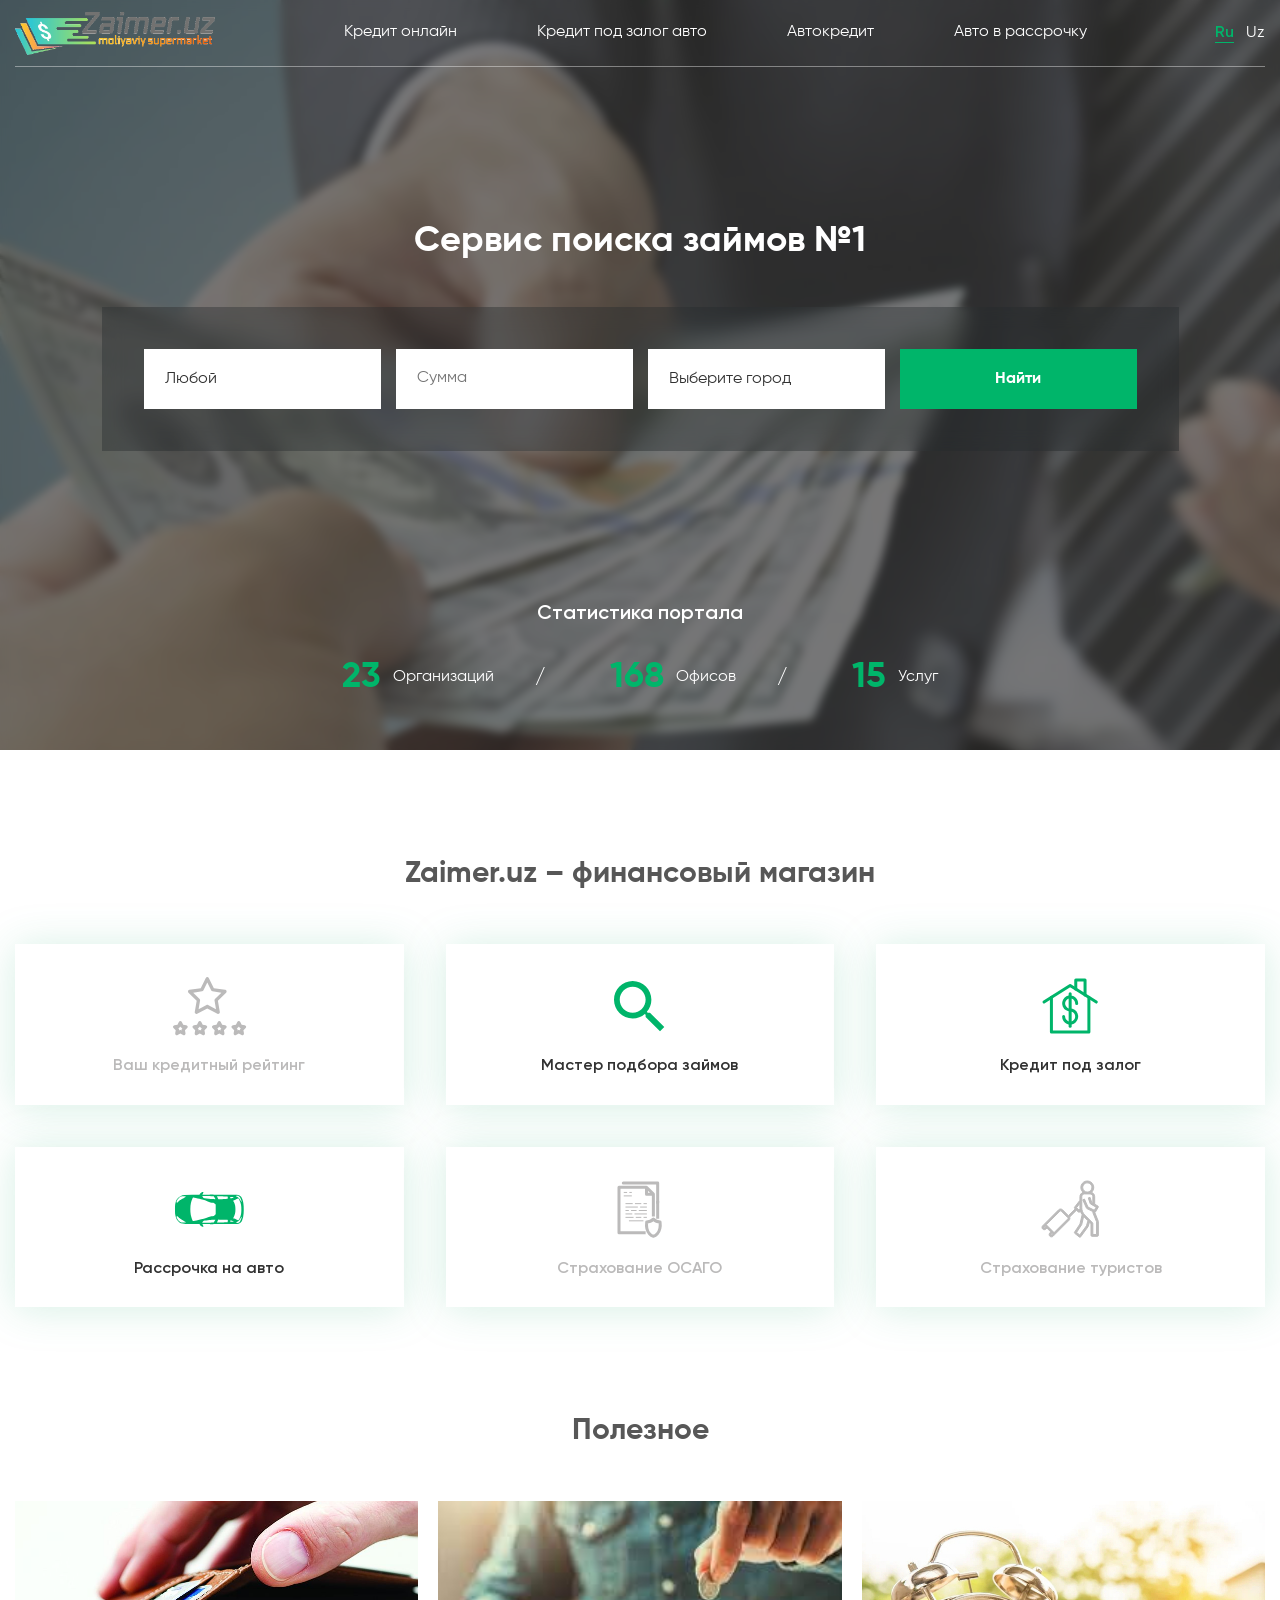
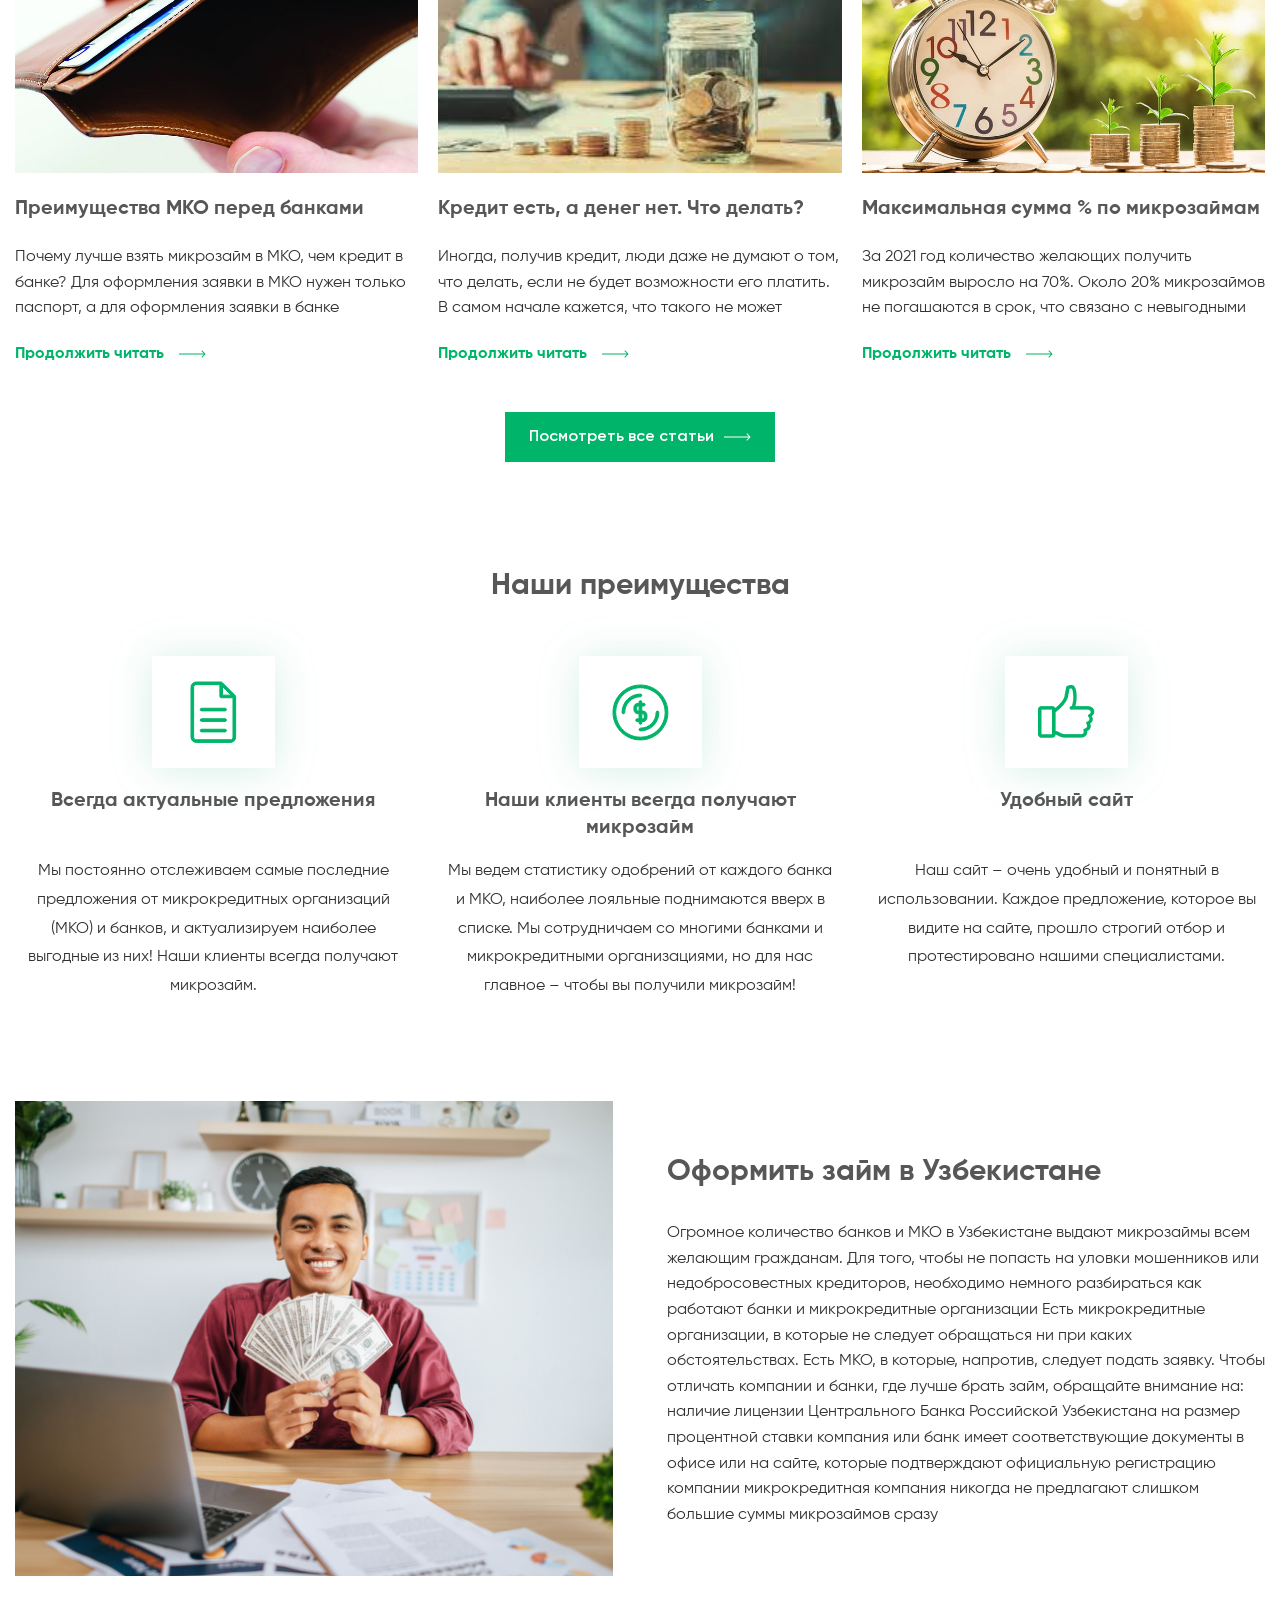
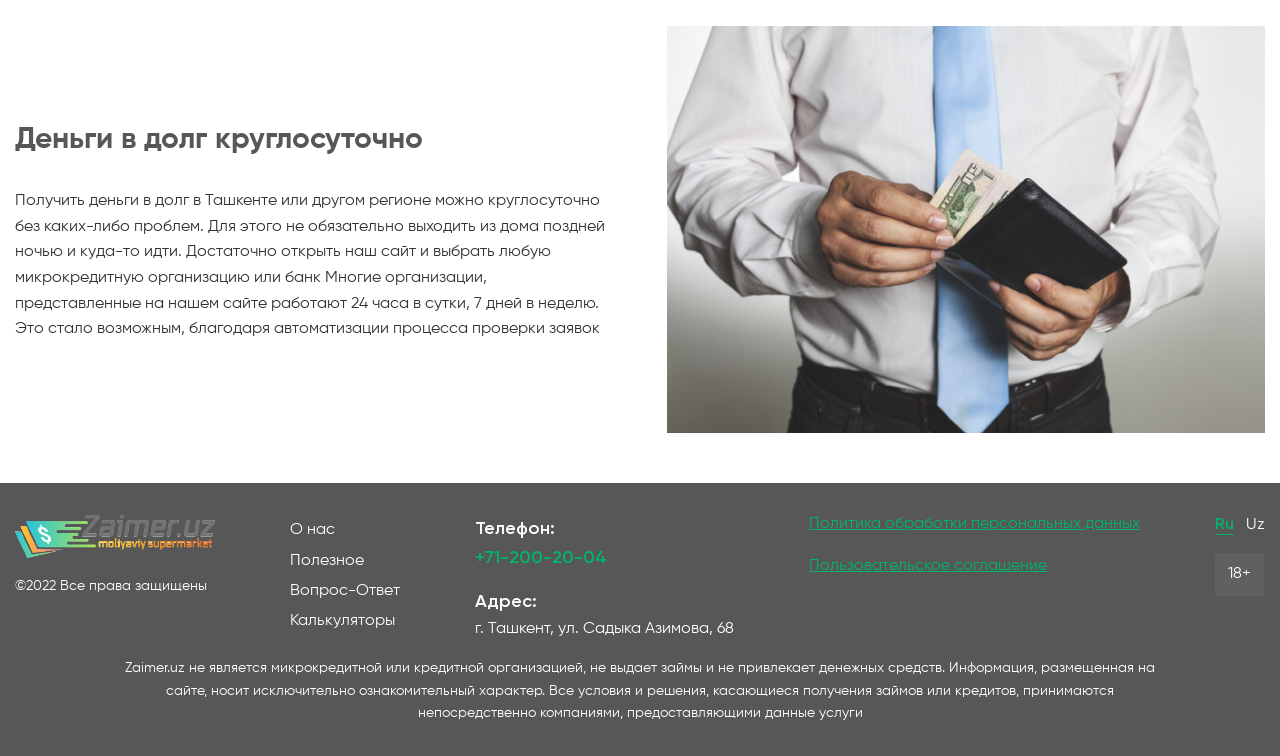
==== index.html @ ab8ea543 "first commit" ====
<!DOCTYPE html>
<html lang="en">
	<head>
		<meta charset="UTF-8" />
		<meta name="viewport" content="width=device-width, initial-scale=1.0" />
		<title>Document</title>
		<link rel="stylesheet" href="./css/swiper-boundle.min.css" />
		<link rel="stylesheet" href="./css/style.css" />
	</head>
	<body>
		<div class="wrapper">
			<header class="header">
				<div class="container">
					<div class="header__wrapper">
						<a href="#" class="header__logo">
							<img src="./images/header/logo.png" alt="logo" />
						</a>

						<nav class="nav">
							<ul class="nav__list">
								<li class="nav__item">
									<a href="#" class="nav__link">Кредит онлайн</a>
								</li>
								<li class="nav__item">
									<a href="#" class="nav__link">Кредит под залог авто</a>
								</li>
								<li class="nav__item">
									<a href="#" class="nav__link">Автокредит</a>
								</li>
								<li class="nav__item">
									<a href="#" class="nav__link">Авто в рассрочку</a>
								</li>
							</ul>
						</nav>

						<div class="header__lang">
							<a href="#" class="header__lang-item active">Ru</a>
							<a href="#" class="header__lang-item">Uz</a>
						</div>

						<div class="hamburger">
							<span></span>
						</div>
					</div>
				</div>
			</header>

			<main class="main homepage">
				<section class="intro">
					<div class="container">
						<div class="intro__wrapper">
							<h1 class="intro__title">Сервис поиска займов №1</h1>
							<form action="#" class="intro__form">
								<div class="intro__form-item">
									<select class="intro__form-select">
										<option value="default" select disabled>
											Выбор кредита
										</option>
										<option value="Любой">Любой</option>
										<option value="Микрокредит">Микрокредит</option>
										<option value="Автокредит">Автокредит</option>
										<option value="Кредит под залог">Кредит под залог</option>
									</select>
								</div>
								<div class="intro__form-item">
									<input
										class="intro__form-input"
										type="text"
										placeholder="Сумма"
									/>
								</div>
								<div class="intro__form-item">
									<select class="intro__form-select">
										<option value="default" selected disabled>
											Выберите город
										</option>
										<option value="tashkent">Ташкент</option>
										<option value="nukus">Нукус</option>
										<option value="andijan">Андижан</option>
										<option value="buxara">Бухара</option>
										<option value="djizak">Джизак</option>
										<option value="karshi">Карши</option>
										<option value="navoi">Навои</option>
										<option value="samarkand">Самарканд</option>
										<option value="termez">Термез</option>
										<option value="gulistan">Гулистан</option>
										<option value="nurafshan">Нурафшан</option>
										<option value="fergana">Фергана</option>
										<option value="urgench">Ургенч</option>
									</select>
								</div>
								<button type="submit" class="intro__form-btn">Найти</button>
							</form>
							<div class="intro__stats">
								<h3 class="intro__stats-title">Статистика портала</h3>
								<div class="intro__stats-items">
									<div class="intro__stats-item">
										<span>23</span>
										Организаций
									</div>
									<div class="intro__stats-item">
										<span>168</span>
										Офисов
									</div>
									<div class="intro__stats-item">
										<span>15</span>
										Услуг
									</div>
								</div>
							</div>
						</div>
					</div>
				</section>

				<section class="services">
					<div class="container">
						<div class="services__wrapper">
							<h2 class="services__title">Zaimer.uz – финансовый магазин</h2>
							<div class="services__items">
								<a href="#" class="services__item">
									<div class="services__item-icon">
										<img src="./images/main/services/icon-1.svg" alt="icon" />
									</div>
									<p class="services__item-title disabled">
										Ваш кредитный рейтинг
									</p>
								</a>
								<a href="#" class="services__item">
									<div class="services__item-icon">
										<img src="./images/main/services/icon-2.svg" alt="icon" />
									</div>
									<p class="services__item-title">Мастер подбора займов</p>
								</a>
								<a href="#" class="services__item">
									<div class="services__item-icon">
										<img src="./images/main/services/icon-3.svg" alt="icon" />
									</div>
									<p class="services__item-title">Кредит под залог</p>
								</a>
								<a href="#" class="services__item">
									<div class="services__item-icon">
										<img src="./images/main/services/icon-4.svg" alt="icon" />
									</div>
									<p class="services__item-title">Рассрочка на авто</p>
								</a>
								<a href="#" class="services__item">
									<div class="services__item-icon">
										<img src="./images/main/services/icon-5.svg" alt="icon" />
									</div>
									<p class="services__item-title disabled">Страхование ОСАГО</p>
								</a>
								<a href="#" class="services__item">
									<div class="services__item-icon">
										<img src="./images/main/services/icon-6.svg" alt="icon" />
									</div>
									<p class="services__item-title disabled">
										Страхование туристов
									</p>
								</a>
							</div>
						</div>
					</div>
				</section>

				<section class="useful">
					<div class="container">
						<h2 class="useful__title">Полезное</h2>
						<div class="useful__slider">
							<div class="useful__slider-wrapper swiper-wrapper">
								<div class="useful__slider-item swiper-slide">
									<img
										class="useful__slider-item-img"
										src="./images/main/useful/img-1.jpg"
										alt="img"
									/>
									<h3 class="useful__slider-item-title">
										Преимущества МКО перед банками
									</h3>
									<p class="useful__slider-item-descr">
										Почему лучше взять микрозайм в МКО, чем кредит в банке? Для
										оформления заявки в МКО нужен только паспорт, а для
										оформления заявки в банке
									</p>
									<a class="useful__slider-item-link" href="#">
										Продолжить читать
										<svg>
											<use xlink:href="./sprite.svg#arrow-right"></use>
										</svg>
									</a>
								</div>
								<div class="useful__slider-item swiper-slide">
									<img
										class="useful__slider-item-img"
										src="./images/main/useful/img-2.jpg"
										alt="img"
									/>
									<h3 class="useful__slider-item-title">
										Кредит есть, а денег нет. Что делать?
									</h3>
									<p class="useful__slider-item-descr">
										Иногда, получив кредит, люди даже не думают о том, что
										делать, если не будет возможности его платить. В самом
										начале кажется, что такого не может
									</p>
									<a class="useful__slider-item-link" href="#">
										Продолжить читать
										<svg>
											<use xlink:href="./sprite.svg#arrow-right"></use>
										</svg>
									</a>
								</div>
								<div class="useful__slider-item swiper-slide">
									<img
										class="useful__slider-item-img"
										src="./images/main/useful/img-3.jpg"
										alt="img"
									/>
									<h3 class="useful__slider-item-title">
										Максимальная сумма % по микрозаймам
									</h3>
									<p class="useful__slider-item-descr">
										За 2021 год количество желающих получить микрозайм выросло
										на 70%. Около 20% микрозаймов не погашаются в срок, что
										связано с невыгодными
									</p>
									<a class="useful__slider-item-link" href="#">
										Продолжить читать
										<svg>
											<use xlink:href="./sprite.svg#arrow-right"></use>
										</svg>
									</a>
								</div>
							</div>
						</div>
						<a class="useful__link" href="#">
							Посмотреть все статьи
							<svg class="useful__link-icon">
								<use xlink:href="./sprite.svg#arrow-right"></use>
							</svg>
						</a>
					</div>
				</section>

				<section class="advantages">
					<div class="container">
						<h2 class="advantages__title">Наши преимущества</h2>
						<div class="advantages__items">
							<div class="advantages__item">
								<div class="advantages__item-icon">
									<img src="./images/main/advantages/icon-1.svg" alt="icon" />
								</div>
								<h3 class="advantages__item-title">
									Всегда актуальные предложения
								</h3>
								<p class="advantages__item-descr">
									Мы постоянно отслеживаем самые последние предложения от
									микрокредитных организаций (МКО) и банков, и актуализируем
									наиболее выгодные из них! Наши клиенты всегда получают
									микрозайм.
								</p>
							</div>
							<div class="advantages__item">
								<div class="advantages__item-icon">
									<img src="./images/main/advantages/icon-2.svg" alt="icon" />
								</div>
								<h3 class="advantages__item-title">
									Наши клиенты всегда получают микрозайм
								</h3>
								<p class="advantages__item-descr">
									Мы ведем статистику одобрений от каждого банка и МКО, наиболее
									лояльные поднимаются вверх в списке. Мы сотрудничаем со
									многими банками и микрокредитными организациями, но для нас
									главное – чтобы вы получили микрозайм!
								</p>
							</div>
							<div class="advantages__item">
								<div class="advantages__item-icon">
									<img src="./images/main/advantages/icon-3.png" alt="icon" />
								</div>
								<h3 class="advantages__item-title">Удобный сайт</h3>
								<p class="advantages__item-descr">
									Наш сайт – очень удобный и понятный в использовании. Каждое
									предложение, которое вы видите на сайте, прошло строгий отбор
									и протестировано нашими специалистами.
								</p>
							</div>
						</div>
					</div>
				</section>

				<section class="info">
					<div class="container">
						<div class="info__item">
							<div class="info__item-img">
								<img src="./images/main/info/img-1.jpg" alt="img" />
							</div>
							<div class="info__item-content">
								<h2 class="info__item-title">Оформить займ в Узбекистане</h2>
								<p class="info__item-descr">
									Огромное количество банков и МКО в Узбекистане выдают
									микрозаймы всем желающим гражданам. Для того, чтобы не попасть
									на уловки мошенников или недобросовестных кредиторов,
									необходимо немного разбираться как работают банки и
									микрокредитные организации Есть микрокредитные организации, в
									которые не следует обращаться ни при каких обстоятельствах.
									Есть МКО, в которые, напротив, следует подать заявку. Чтобы
									отличать компании и банки, где лучше брать займ, обращайте
									внимание на: наличие лицензии Центрального Банка Российской
									Узбекистана на размер процентной ставки компания или банк
									имеет соответствующие документы в офисе или на сайте, которые
									подтверждают официальную регистрацию компании микрокредитная
									компания никогда не предлагают слишком большие суммы
									микрозаймов сразу
								</p>
							</div>
						</div>
						<div class="info__item">
							<div class="info__item-img">
								<img src="./images/main/info/img-2.jpg" alt="img" />
							</div>
							<div class="info__item-content">
								<h2 class="info__item-title">Деньги в долг круглосуточно</h2>
								<p class="info__item-descr">
									Получить деньги в долг в Ташкенте или другом регионе можно
									круглосуточно без каких-либо проблем. Для этого не обязательно
									выходить из дома поздней ночью и куда-то идти. Достаточно
									открыть наш сайт и выбрать любую микрокредитную организацию
									или банк Многие организации, представленные на нашем сайте
									работают 24 часа в сутки, 7 дней в неделю. Это стало
									возможным, благодаря автоматизации процесса проверки заявок
								</p>
							</div>
						</div>
					</div>
				</section>
			</main>

			<footer class="footer">
				<div class="container">
					<div class="footer__items">
						<div class="footer__item">
							<a href="#" class="footer__logo">
								<img src="./images/header/logo.png" alt="logo" />
							</a>
							<span class="footer__copyright"> ©2022 Все права защищены </span>
						</div>
						<div class="footer__item">
							<nav class="footer__nav">
								<ul class="footer__nav-list">
									<li>
										<a class="footer__nav-link" href="#">О нас</a>
									</li>
									<li>
										<a class="footer__nav-link" href="#">Полезное</a>
									</li>
									<li>
										<a class="footer__nav-link" href="#">Вопрос-Ответ</a>
									</li>
									<li>
										<a class="footer__nav-link" href="#">Калькуляторы</a>
									</li>
								</ul>
							</nav>
						</div>
						<div class="footer__item">
							<div class="footer__tel">
								Телефон: <br />
								<a href="tel:+712002004">+71-200-20-04</a>
							</div>
							<div class="footer__address">
								<span>Адрес:</span> г. Ташкент, ул. Садыка Азимова, 68
							</div>
						</div>
						<div class="footer__item">
							<a class="footer__policy" href="#">
								Политика обработки персональных данных
							</a>
							<a class="footer__agreement" href="#">
								Пользовательское соглашение
							</a>
						</div>
						<div class="footer__item">
							<div class="footer__lang">
								<a href="#" class="footer__lang-item active">Ru</a>
								<a href="#" class="footer__lang-item">Uz</a>
							</div>
							<div class="footer__age">18+</div>
						</div>
					</div>
					<p class="footer__text">
						Zaimer.uz не является микрокредитной или кредитной организацией, не
						выдает займы и не привлекает денежных средств. Информация,
						размещенная на сайте, носит исключительно ознакомительный характер.
						Все условия и решения, касающиеся получения займов или кредитов,
						принимаются непосредственно компаниями, предоставляющими данные
						услуги
					</p>
				</div>
			</footer>
		</div>

		<script src="./js/swiper-boundle.min.js"></script>
		<script src="./js/script.js"></script>
	</body>
</html>
---- css/style.css ----
@font-face {
  font-family: "Gilroy";
  src: url("../fonts/Gilroy-Regular.woff"), url("../fonts/Gilroy-Regular.woff2");
  font-style: normal;
  font-weight: 400;
  font-display: swap;
}
@font-face {
  font-family: "Gilroy";
  src: url("../fonts/Gilroy-Semibold.woff"), url("../fonts/Gilroy-Semibold.woff2");
  font-style: normal;
  font-weight: 600;
  font-display: swap;
}
@font-face {
  font-family: "Gilroy";
  src: url("../fonts/Gilroy-Bold.woff"), url("../fonts/Gilroy-Bold.woff2");
  font-style: normal;
  font-weight: 700;
  font-display: swap;
}
/* Reset and base styles  */
* {
  padding: 0px;
  margin: 0px;
  border: none;
}

*,
*::before,
*::after {
  box-sizing: border-box;
}

/* Links */
a,
a:link,
a:visited {
  text-decoration: none;
}

a:hover {
  text-decoration: none;
}

/* Common */
aside,
nav,
footer,
header,
section,
main {
  display: block;
}

h1,
h2,
h3,
h4,
h5,
h6,
p {
  font-size: inherit;
  font-weight: inherit;
}

ul,
ul li {
  list-style: none;
}

img {
  vertical-align: top;
}

img,
svg {
  max-width: 100%;
  height: auto;
}

address {
  font-style: normal;
}

/* Form */
input,
textarea,
button,
select {
  font-family: inherit;
  font-size: inherit;
  line-height: inherit;
  color: inherit;
  background-color: transparent;
  outline: none;
}

input::-ms-clear {
  display: none;
}

button,
input[type=submit] {
  display: inline-block;
  box-shadow: none;
  background-color: transparent;
  background: none;
  cursor: pointer;
}

input:focus,
input:active,
button:focus,
button:active {
  outline: none;
}

button::-moz-focus-inner {
  padding: 0;
  border: 0;
}

label {
  cursor: pointer;
}

legend {
  display: block;
}

input[type=number]::-webkit-inner-spin-button,
input[type=number]::-webkit-outer-spin-button {
  -webkit-appearance: none;
  margin: 0;
}

input[type=number] {
  -moz-appearance: textfield;
}

select {
  -webkit-appearance: none;
  -moz-appearance: none;
  appearance: none;
}

html,
body {
  height: 100%;
  margin: 0;
  padding: 0;
  font-family: "Gilroy", sans-serif;
  font-weight: 400;
  scroll-behavior: smooth;
}

.wrapper {
  min-height: 100%;
  display: flex;
  flex-direction: column;
}

.main {
  flex: 1 1 auto;
}
.main.otherpage {
  padding-top: 66.53px;
}

.no-scroll {
  overflow: hidden;
}

.container {
  max-width: 1350px;
  padding: 0 15px;
  margin: 0 auto;
}

.breadcrumbs {
  margin: 40px 0 45px;
}
.breadcrumbs .container {
  padding: 0 15px !important;
}
.breadcrumbs__list {
  padding-left: 0;
  display: flex;
}
.breadcrumbs__link {
  margin-right: 10px;
  font-size: 14px;
  color: #323232;
  -webkit-user-select: none;
     -moz-user-select: none;
          user-select: none;
}
.breadcrumbs__link a {
  color: rgba(50, 50, 50, 0.6);
}
.breadcrumbs__link a::after {
  content: "/";
  position: relative;
  left: 6px;
}

@media (max-width: 992px) {
  .breadcrumbs__link {
    display: none;
  }
  .breadcrumbs__link:first-child, .breadcrumbs__link:last-child {
    display: block;
  }
}
.filter {
  max-width: 362px;
  padding: 32px;
  position: sticky;
  top: 66.53px;
  filter: drop-shadow(0px 4px 26px rgba(24, 168, 108, 0.18));
  background: #ffffff;
  position: sticky;
  top: 66.53px;
}
.filter-title {
  font-size: 30px;
  font-weight: 700;
  line-height: 1.6;
  color: #575757;
}
.filter .form {
  margin-top: 25px;
}
.filter .form__item:not(:first-child) {
  margin-top: 18px;
}
.filter .form__item:nth-child(3) {
  display: flex;
  flex-wrap: wrap;
  -moz-column-gap: 8px;
       column-gap: 8px;
}
.filter .form__item:nth-child(3) span {
  flex: 1 1 100%;
}
.filter .form__item:nth-child(3) .form__item-input {
  flex: 0 1 83px;
}
.filter .form__item:nth-child(3) .form__item-select {
  flex: 0 1 207px;
}
.filter .form__item span {
  display: block;
  font-size: 16px;
  font-weight: 600;
  line-height: 1.6;
  color: #323232;
}
.filter .form__item-input {
  width: 100%;
  height: 54px;
  margin-top: 12px;
  padding: 0 14px;
  border: 1px solid #606060;
  -webkit-appearance: none;
     -moz-appearance: none;
          appearance: none;
}
.filter .form__item-select {
  width: 100%;
  height: 54px;
  margin-top: 12px;
  padding: 0 14px;
  border: 1px solid #606060;
  -webkit-appearance: none;
     -moz-appearance: none;
          appearance: none;
}
.filter .form__btn {
  margin-top: 25px;
  width: 100%;
  height: 54px;
  font-size: 16px;
  font-weight: 700;
  color: #fcfbf9;
  background-color: #00b56a;
  transition: all 0.2s linear;
  border: 2px solid #00b56a;
}
.filter .form__btn:hover {
  color: #00b56a;
  background-color: #ffffff;
}

@media (max-width: 1170px) {
  .filter {
    display: none;
  }
}
.header {
  width: 100%;
  padding: 12px 0;
  position: fixed;
  transition: all 0.2s linear;
  z-index: 2;
}
.header.sticky {
  background: url("../images/header/header_bg.jpg");
  background-position: center;
  background-repeat: no-repeat;
  background-size: cover;
}
.header__wrapper {
  display: flex;
  align-items: center;
  position: relative;
}
.header__wrapper::before {
  content: "";
  width: 100%;
  height: 1px;
  background: rgba(255, 255, 255, 0.4);
  position: absolute;
  bottom: -12px;
  left: 0;
}
.header__logo img {
  width: 200px;
}
.header .nav {
  margin-left: auto;
}
.header .nav__list {
  display: flex;
  align-items: center;
  -moz-column-gap: 80px;
       column-gap: 80px;
}
.header .nav__link {
  font-size: 16px;
  line-height: 1.6;
  color: #ffffff;
  transition: all 0.2s linear;
}
.header .nav__link:hover {
  color: #00b56a;
}
.header__lang {
  margin-left: auto;
  display: flex;
  align-items: center;
  -moz-column-gap: 12px;
       column-gap: 12px;
}
.header__lang-item {
  font-size: 16px;
  color: #ffffff;
}
.header__lang-item.active {
  font-weight: 600;
  color: #00b56a;
  position: relative;
}
.header__lang-item.active::before {
  content: "";
  width: 100%;
  height: 1px;
  background: #00b56a;
  position: absolute;
  bottom: 0;
  left: 0;
}
.header .hamburger {
  display: none;
  margin-left: 20px;
  width: 30px;
  height: 18px;
  flex-direction: column;
  align-items: end;
  justify-content: center;
  z-index: 4;
}
.header .hamburger span {
  width: 27px;
  height: 1.5px;
  background: #ffffff;
  position: relative;
  transition: all 0.3s;
}
.header .hamburger span::before {
  content: "";
  width: 27px;
  height: 1.5px;
  position: absolute;
  left: 0;
  background: #ffffff;
  transition: all 0.3s;
  transform: translateY(-9px);
}
.header .hamburger span::after {
  content: "";
  width: 27px;
  height: 1.5px;
  position: absolute;
  left: 0;
  background: #ffffff;
  transition: all 0.3s;
  transform: translateY(9px);
}
.header .hamburger--active span {
  width: 27px;
  height: 1.5px;
  position: relative;
  background: transparent;
}
.header .hamburger--active span::before {
  transform: rotate(45deg);
  background: #323232;
}
.header .hamburger--active span::after {
  transform: rotate(-45deg);
  background: #323232;
}

@media (max-width: 1170px) {
  .header .nav__list {
    -moz-column-gap: 50px;
         column-gap: 50px;
  }
}
@media (max-width: 992px) {
  .header .nav {
    width: 100%;
    height: 100vh;
    padding: 70px 0;
    position: fixed;
    top: 0;
    left: 0;
    z-index: 3;
    background-color: #ffffff;
    opacity: 0;
    visibility: hidden;
    transition: all 0.2s linear;
  }
  .header .nav--active {
    opacity: 1;
    visibility: visible;
  }
  .header .nav__list {
    flex-direction: column;
    row-gap: 15px;
  }
  .header .nav__link {
    font-weight: 600;
    font-size: 30px;
    color: #323232;
  }
  .header .hamburger {
    display: flex;
  }
}
@media (max-width: 375px) {
  .header__logo img {
    max-width: 170px;
  }
}
.footer {
  width: 100%;
  padding: 32px 0;
  background-color: #575757;
}
.footer__items {
  display: flex;
  align-items: flex-start;
  justify-content: space-between;
}
.footer__item:nth-child(4) {
  display: flex;
  align-items: flex-start;
  flex-direction: column;
}
.footer__logo img {
  width: 200px;
}
.footer__copyright {
  display: block;
  margin-top: 17px;
  font-size: 14px;
  line-height: 1.6;
  color: #ffffff;
}
.footer__nav-list {
  display: flex;
  flex-direction: column;
}
.footer__nav-link {
  font-size: 16px;
  line-height: 1.9;
  color: #ffffff;
}
.footer__tel {
  font-weight: 600;
  font-size: 18px;
  line-height: 1.6;
  color: #ffffff;
}
.footer__tel a {
  color: #00b56a;
}
.footer__address {
  margin-top: 15px;
  font-size: 16px;
  line-height: 1.6;
  color: #ffffff;
}
.footer__address span {
  display: block;
  font-weight: 600;
  font-size: 18px;
  line-height: 1.6;
  color: #ffffff;
}
.footer__policy {
  display: inline-block;
  font-size: 16px;
  color: #00b56a;
  position: relative;
  text-decoration: underline !important;
}
.footer__agreement {
  margin-top: 23px;
  display: inline-block;
  font-size: 16px;
  color: #00b56a;
  text-decoration: underline !important;
}
.footer__lang {
  display: flex;
  align-items: center;
  -moz-column-gap: 12px;
       column-gap: 12px;
}
.footer__lang-item {
  font-size: 16px;
  color: #ffffff;
}
.footer__lang-item.active {
  font-weight: 600;
  color: #00b56a;
  position: relative;
}
.footer__lang-item.active::before {
  content: "";
  width: 100%;
  height: 1px;
  background: #00b56a;
  position: absolute;
  bottom: 0;
  left: 0;
}
.footer__age {
  display: inline-block;
  margin-top: 18px;
  padding: 12px 13px;
  font-size: 16px;
  color: #ffffff;
  background-color: #606060;
}
.footer__text {
  max-width: 1050px;
  margin: 15px auto 0;
  font-size: 14px;
  line-height: 1.6;
  color: #ffffff;
  text-align: center;
}

@media (max-width: 1170px) {
  .footer__items {
    flex-wrap: wrap;
    -moz-column-gap: 25px;
         column-gap: 25px;
    row-gap: 15px;
  }
  .footer__item:nth-child(1) {
    flex: 1 0 calc(30% - 25px);
  }
  .footer__item:nth-child(2) {
    flex: 1 0 calc(25% - 25px);
  }
  .footer__item:nth-child(3) {
    flex: 1 0 calc(45% - 25px);
  }
  .footer__item:nth-child(4) {
    flex: 1 1 calc(auto - 25px);
  }
  .footer__item:nth-child(5) {
    flex: 1 1 75px;
    display: flex;
    flex-direction: column;
    align-items: flex-end;
  }
}
@media (max-width: 768px) {
  .footer__item:nth-child(1), .footer__item:nth-child(2) {
    flex: 1 0 calc(50% - 25px);
  }
  .footer__item:nth-child(3) {
    flex: 1 1 100%;
  }
}
@media (max-width: 576px) {
  .footer__item:nth-child(1) {
    order: 1;
    flex: 1 0 200px;
  }
  .footer__item:nth-child(2) {
    order: 3;
    flex: 1 1 100%;
  }
  .footer__item:nth-child(3) {
    order: 4;
  }
  .footer__item:nth-child(4) {
    order: 5;
    flex: 1 1 100%;
  }
  .footer__item:nth-child(5) {
    order: 2;
    flex: 1 0 50px;
  }
  .footer__tel {
    font-size: 16px;
  }
  .footer__address span {
    font-size: 16px;
  }
  .footer__policy {
    font-size: 14px;
  }
  .footer__agreement {
    margin-top: 15px;
    font-size: 14px;
  }
}
.homepage .intro {
  width: 100%;
  height: 750px;
  padding-top: 66px;
  position: relative;
  background: url("../../images/main/main_intro_bg.jpg");
  background-position: center;
  background-repeat: no-repeat;
  background-size: cover;
}
.homepage .intro::before {
  content: "";
  width: 100%;
  height: 100%;
  position: absolute;
  top: 0;
  left: 0;
  -webkit-backdrop-filter: blur(4px);
          backdrop-filter: blur(4px);
  background: rgba(50, 50, 50, 0.66);
}
.homepage .intro__wrapper {
  padding-top: 147px;
  display: flex;
  flex-direction: column;
  position: relative;
  z-index: 1;
}
.homepage .intro__title {
  font-size: 36px;
  font-weight: 700;
  line-height: 1.6;
  color: #ffffff;
  text-align: center;
}
.homepage .intro__form {
  width: 100%;
  max-width: 1077px;
  margin: 36px auto 0;
  padding: 42px;
  background: rgba(37, 42, 47, 0.38);
  -webkit-backdrop-filter: blur(10px);
          backdrop-filter: blur(10px);
  display: grid;
  grid-template-columns: repeat(4, 1fr);
  gap: 15px;
}
.homepage .intro__form-item {
  width: 100%;
}
.homepage .intro__form-input {
  width: 100%;
  height: 60px;
  padding: 20px 21px;
  color: #323232;
  background: #ffffff;
}
.homepage .intro__form-select {
  width: 100%;
  height: 60px;
  padding: 20px 21px;
  color: #323232;
  background: #ffffff;
  -webkit-appearance: none;
     -moz-appearance: none;
          appearance: none;
}
.homepage .intro__form-btn {
  height: 60px;
  font-size: 16px;
  font-weight: 700;
  color: #ffffff;
  background-color: #00b56a;
  transition: all 0.2s linear;
  border: 2px solid #00b56a;
}
.homepage .intro__form-btn:hover {
  color: #00b56a;
  background-color: #ffffff;
}
.homepage .intro__stats {
  margin-top: 147px;
}
.homepage .intro__stats-title {
  font-size: 20px;
  font-weight: 600;
  color: #ffffff;
  line-height: 1.6;
  text-align: center;
}
.homepage .intro__stats-items {
  margin-top: 25px;
  display: flex;
  align-items: center;
  justify-content: center;
  -moz-column-gap: 116px;
       column-gap: 116px;
}
.homepage .intro__stats-item {
  display: flex;
  align-items: center;
  -moz-column-gap: 12px;
       column-gap: 12px;
  font-size: 16px;
  color: #ffffff;
  position: relative;
}
.homepage .intro__stats-item span {
  font-size: 36px;
  font-weight: 700;
  color: #00b56a;
}
.homepage .intro__stats-item:not(:last-child)::before {
  content: "/";
  font-size: 20px;
  color: #ffffff;
  display: block;
  position: absolute;
  top: 50%;
  transform: translateY(-50%);
  right: -52px;
}

@media (max-width: 1170px) {
  .homepage .intro {
    height: auto;
    padding: 66px 0 30px;
  }
  .homepage .intro__wrapper {
    padding-top: 100px;
  }
  .homepage .intro__form {
    grid-template-columns: repeat(2, 1fr);
  }
  .homepage .intro__stats {
    margin-top: 100px;
  }
}
@media (max-width: 768px) {
  .homepage .intro__form {
    padding: 25px;
    grid-template-columns: repeat(1, 1fr);
  }
  .homepage .intro__stats-items {
    flex-direction: column;
    row-gap: 10px;
  }
  .homepage .intro__stats-item::before {
    display: none !important;
  }
}
@media (max-width: 576px) {
  .homepage .intro__wrapper {
    padding-top: 70px;
  }
  .homepage .intro__title {
    font-size: 30px;
  }
  .homepage .intro__form {
    padding: 15px;
  }
  .homepage .intro__stats {
    margin-top: 70px;
  }
}
.homepage .services {
  width: 100%;
  padding: 100px 0 50px;
}
.homepage .services__title {
  font-size: 30px;
  font-weight: 700;
  line-height: 1.6;
  color: #575757;
  text-align: center;
}
.homepage .services__items {
  margin-top: 46px;
  display: grid;
  grid-template-columns: repeat(6, 1fr);
  gap: 42px;
}
.homepage .services__item {
  padding: 25px;
  display: flex;
  align-items: center;
  flex-direction: column;
  filter: drop-shadow(0px 2px 20px rgba(24, 168, 108, 0.18));
  background: #fff;
}
.homepage .services__item-title {
  margin-top: 10px;
  font-size: 16px;
  font-weight: 600;
  line-height: 1.6;
  color: #323232;
  text-align: center;
}
.homepage .services__item-title.disabled {
  color: #bbbaba;
}

@media (max-width: 1350px) {
  .homepage .services__items {
    grid-template-columns: repeat(3, 1fr);
  }
}
@media (max-width: 768px) {
  .homepage .services {
    padding: 50px 0;
  }
  .homepage .services__title {
    font-size: 26px;
  }
  .homepage .services__items {
    margin-top: 25px;
    grid-template-columns: repeat(2, 1fr);
    gap: 20px;
  }
}
@media (max-width: 576px) {
  .homepage .services__items {
    grid-template-columns: repeat(1, 1fr);
  }
}
.homepage .useful {
  width: 100%;
  padding: 50px 0;
}
.homepage .useful__title {
  font-size: 30px;
  font-weight: 700;
  line-height: 1.6;
  color: #575757;
  text-align: center;
}
.homepage .useful__slider {
  margin-top: 46px;
  position: relative;
  overflow: hidden;
}
.homepage .useful__slider-item {
  max-width: 412px;
  height: auto;
  display: flex;
  flex-direction: column;
}
.homepage .useful__slider-item-img {
  max-width: 412px;
  height: 272px;
  -o-object-fit: cover;
     object-fit: cover;
}
.homepage .useful__slider-item-title {
  margin: 20px 0;
  font-size: 20px;
  font-weight: 700;
  line-height: 1.6;
  color: #575757;
  overflow: hidden;
  text-overflow: ellipsis;
  display: -webkit-box;
  -webkit-line-clamp: 3;
  -webkit-box-orient: vertical;
}
.homepage .useful__slider-item-descr {
  margin-top: auto;
  font-size: 16px;
  line-height: 1.6;
  color: #323232;
  overflow: hidden;
  text-overflow: ellipsis;
  display: -webkit-box;
  -webkit-line-clamp: 3;
  -webkit-box-orient: vertical;
}
.homepage .useful__slider-item-link {
  margin-top: 20px;
  font-size: 16px;
  font-weight: 700;
  line-height: 1.5;
  color: #00b56a;
  display: flex;
  align-items: center;
}
.homepage .useful__slider-item-link svg {
  width: 27px;
  height: 8px;
  margin-left: 15px;
  fill: #00b56a;
}
.homepage .useful__link {
  width: 270px;
  margin: 46px auto 0;
  padding: 15px 0;
  display: flex;
  align-items: center;
  justify-content: center;
  font-size: 16px;
  font-weight: 600;
  color: #ffffff;
  background-color: #00b56a;
}
.homepage .useful__link-icon {
  width: 27px;
  height: 8px;
  margin-left: 10px;
  fill: #ffffff;
}

@media (max-width: 992px) {
  .homepage .useful .container {
    padding: 0;
  }
  .homepage .useful__slider {
    padding: 0 15px;
  }
  .homepage .useful__slider-item {
    width: 380px;
  }
}
@media (max-width: 768px) {
  .homepage .useful__title {
    font-size: 26px;
  }
  .homepage .useful__slider {
    margin-top: 25px;
  }
  .homepage .useful__slider-item {
    width: 320px;
  }
  .homepage .useful__slider-item-img {
    height: 200px;
  }
  .homepage .useful__slider-item-title {
    margin: 10px 0;
    font-size: 16px;
  }
  .homepage .useful__slider-item-descr {
    margin-top: auto;
    font-size: 14px;
  }
  .homepage .useful__slider-item-link {
    margin-top: 10px;
    font-size: 14px;
  }
}
@media (max-width: 375px) {
  .homepage .useful__slider-item {
    width: 280px;
  }
}
.homepage .advantages {
  width: 100%;
  padding: 50px 0;
}
.homepage .advantages__title {
  font-size: 30px;
  font-weight: 700;
  line-height: 1.6;
  color: #575757;
  text-align: center;
}
.homepage .advantages__items {
  margin-top: 46px;
  display: flex;
  align-items: flex-start;
  flex-wrap: wrap;
  -moz-column-gap: 30px;
       column-gap: 30px;
}
.homepage .advantages__item {
  height: 100%;
  min-height: 100%;
  flex: 1 0 calc(33% - 30px);
  display: flex;
  flex-direction: column;
  align-items: center;
  position: relative;
}
.homepage .advantages__item-icon {
  width: 123px;
  height: 112px;
  display: flex;
  align-items: center;
  justify-content: center;
  background: #ffffff;
  filter: drop-shadow(0px 2px 20px rgba(24, 168, 108, 0.18));
}
.homepage .advantages__item-title {
  flex: 1 1 auto;
  margin: 20px 0 15px;
  font-size: 20px;
  font-weight: 700;
  line-height: 1.35;
  color: #575757;
  text-align: center;
}
.homepage .advantages__item-descr {
  margin-top: auto;
  font-size: 16px;
  color: #323232;
  line-height: 1.8;
  text-align: center;
}

@media (max-width: 1400px) {
  .homepage .advantages__item-title {
    height: 54px;
  }
}
@media (max-width: 992px) {
  .homepage .advantages__items {
    row-gap: 30px;
    justify-content: center;
  }
  .homepage .advantages__item {
    max-width: 466px;
    flex: 1 0 calc(50% - 30px);
  }
}
@media (max-width: 768px) {
  .homepage .advantages__title {
    font-size: 26px;
  }
  .homepage .advantages__items {
    margin-top: 25px;
  }
  .homepage .advantages__item {
    flex: 1 0 50%;
    max-width: 576px;
  }
  .homepage .advantages__item-icon {
    width: 80px;
    height: 85px;
  }
  .homepage .advantages__item-icon img {
    height: 40px;
  }
  .homepage .advantages__item-title {
    height: auto;
    font-size: 16px;
  }
  .homepage .advantages__item-descr {
    font-size: 14px;
  }
}
.homepage .info {
  width: 100%;
  padding: 50px 0;
}
.homepage .info__item {
  display: flex;
  align-items: center;
  justify-content: space-between;
  -moz-column-gap: 54px;
       column-gap: 54px;
}
.homepage .info__item:not(:first-child) {
  margin-top: 50px;
}
.homepage .info__item:nth-child(2n) {
  display: flex;
  flex-direction: row-reverse;
}
.homepage .info__item-img {
  flex: 1 0 calc(50% - 54px) !important;
}
.homepage .info__item-content {
  flex: 1 0 calc(50% - 54px) !important;
}
.homepage .info__item-title {
  font-size: 30px;
  font-weight: 700;
  color: #575757;
  line-height: 1.6;
}
.homepage .info__item-descr {
  margin-top: 25px;
  font-size: 16px;
  color: #323232;
  line-height: 1.6;
}

@media (max-width: 992px) {
  .homepage .info__item {
    flex-direction: column;
    row-gap: 20px;
  }
  .homepage .info__item:nth-child(2n) {
    display: flex;
    flex-direction: column;
  }
  .homepage .info__item-img {
    flex: 1 1 100%;
  }
  .homepage .info__item-descr {
    margin-top: 15px;
  }
}
@media (max-width: 768px) {
  .homepage .info__item {
    row-gap: 15px;
  }
  .homepage .info__item-title {
    font-size: 26px;
  }
  .homepage .info__item-descr {
    font-size: 14px;
  }
}
.selectionpage .selection {
  padding: 0 0 100px;
}
.selectionpage .selection__wrapper {
  display: grid;
  grid-template-columns: 362px calc(100% - 402px);
  gap: 40px;
  align-items: start;
  position: relative;
}
.selectionpage .selection__filter {
  max-width: 362px;
  padding: 32px;
  position: sticky;
  top: 66.53px;
  filter: drop-shadow(0px 4px 26px rgba(24, 168, 108, 0.18));
  background: #ffffff;
}
.selectionpage .selection__filter-title {
  font-size: 30px;
  font-weight: 700;
  line-height: 1.6;
  color: #575757;
}
.selectionpage .selection__filter .form {
  margin-top: 25px;
}
.selectionpage .selection__filter .form__item:not(:first-child) {
  margin-top: 18px;
}
.selectionpage .selection__filter .form__item:nth-child(3) {
  display: flex;
  flex-wrap: wrap;
  -moz-column-gap: 8px;
       column-gap: 8px;
}
.selectionpage .selection__filter .form__item:nth-child(3) span {
  flex: 1 1 100%;
}
.selectionpage .selection__filter .form__item:nth-child(3) .form__item-input {
  flex: 0 1 83px;
}
.selectionpage .selection__filter .form__item:nth-child(3) .form__item-select {
  flex: 0 1 207px;
}
.selectionpage .selection__filter .form__item span {
  display: block;
  font-size: 16px;
  font-weight: 600;
  line-height: 1.6;
  color: #323232;
}
.selectionpage .selection__filter .form__item-input {
  width: 100%;
  height: 54px;
  margin-top: 12px;
  padding: 0 14px;
  border: 1px solid #606060;
  -webkit-appearance: none;
     -moz-appearance: none;
          appearance: none;
}
.selectionpage .selection__filter .form__item-select {
  width: 100%;
  height: 54px;
  margin-top: 12px;
  padding: 0 14px;
  border: 1px solid #606060;
  -webkit-appearance: none;
     -moz-appearance: none;
          appearance: none;
}
.selectionpage .selection__filter .form__btn {
  margin-top: 25px;
  width: 100%;
  height: 54px;
  font-size: 16px;
  font-weight: 700;
  color: #fcfbf9;
  background-color: #00b56a;
  transition: all 0.2s linear;
  border: 2px solid #00b56a;
}
.selectionpage .selection__filter .form__btn:hover {
  color: #00b56a;
  background-color: #ffffff;
}
.selectionpage .selection .calc {
  padding: 32px;
  background-color: #f5f4fa;
}
.selectionpage .selection .calc__top {
  display: flex;
  align-items: center;
  justify-content: space-between;
  cursor: pointer;
}
.selectionpage .selection .calc__top--active svg {
  transform: rotate(0) !important;
}
.selectionpage .selection .calc__top svg {
  width: 28px;
  height: 28px;
  transform: rotate(180deg);
  transition: all 0.2s linear;
}
.selectionpage .selection .calc__title {
  font-size: 25px;
  font-weight: 700;
  line-height: 1.6;
  color: #575757;
}
.selectionpage .selection .calc__subtitle {
  font-size: 20px;
  font-weight: 700;
  line-height: 1.6;
  color: #575757;
}
.selectionpage .selection .calc__content {
  height: 0;
  overflow: hidden;
  transition: all 0.2s linear;
}
.selectionpage .selection .calc__form {
  margin-top: 25px;
  display: grid;
  grid-template-columns: 2fr 2fr 1fr 2fr;
  gap: 12px;
}
.selectionpage .selection .calc__form-item span {
  font-size: 16px;
  font-weight: 600;
  line-height: 1.6;
  color: #323232;
}
.selectionpage .selection .calc__form-item-input {
  margin-top: 12px;
  width: 100%;
  height: 54px;
  padding: 0 14px;
  border: 1px solid #606060;
}
.selectionpage .selection .calc__form-item-inner {
  margin-top: 12px;
  width: 100%;
  height: 54px;
  padding: 0 14px;
  display: flex;
  border: 1px solid #606060;
  position: relative;
}
.selectionpage .selection .calc__form-item-inner::before {
  content: "";
  width: 1px;
  height: 38px;
  background: rgba(0, 0, 0, 0.2);
  position: absolute;
  top: 8px;
  left: 80px;
}
.selectionpage .selection .calc__form-item-inner input {
  width: 100%;
  flex: 0 1 67px;
}
.selectionpage .selection .calc__form-item-inner select {
  flex: 1 1 auto;
  padding-left: 12px;
}
.selectionpage .selection .calc__form-btn {
  margin-top: auto;
  width: 100%;
  height: 54px;
  font-size: 16px;
  font-weight: 700;
  color: #fcfbf9;
  background-color: #00b56a;
  transition: all 0.2s linear;
  border: 2px solid #00b56a;
}
.selectionpage .selection .calc__form-btn:hover {
  color: #00b56a;
  background-color: #ffffff;
}
.selectionpage .selection .offer {
  margin-top: 34px;
}
.selectionpage .selection .offer__item {
  padding: 35px 50px;
  display: flex;
  align-items: center;
  -moz-column-gap: 50px;
       column-gap: 50px;
  background-color: #ffffff;
  filter: drop-shadow(0px 4px 18px rgba(24, 168, 108, 0.18));
}
.selectionpage .selection .offer__item:not(:first-child) {
  margin-top: 30px;
}
.selectionpage .selection .offer__item-name {
  font-size: 20px;
  font-weight: 700;
  line-height: 1.6;
  color: #575757;
}
.selectionpage .selection .offer__item-name span {
  display: block;
  font-size: 14px;
  font-weight: 400;
  line-height: 1.6;
  color: #323232;
}
.selectionpage .selection .offer__item-list {
  display: flex;
  flex-direction: column;
  row-gap: 10px;
}
.selectionpage .selection .offer__item-list li {
  font-size: 16px;
  line-height: 1.6;
  color: #323232;
}
.selectionpage .selection .offer__item-list li span {
  font-weight: 600;
  font-size: 16px;
  line-height: 1.6;
  color: #323232;
}
.selectionpage .selection .offer__item-btns {
  margin-left: auto;
  display: flex;
  flex-direction: column;
  row-gap: 12px;
}
.selectionpage .selection .offer__item-link {
  width: 164px;
  height: 54px;
  max-height: 54px;
  display: flex;
  align-items: center;
  justify-content: center;
  font-size: 16px;
  font-weight: 700;
  border: 2px solid #00b56a;
  transition: all 0.2s linear;
}
.selectionpage .selection .offer__item-link:nth-child(1) {
  color: #fcfbf9;
  background-color: #00b56a;
}
.selectionpage .selection .offer__item-link:nth-child(1):hover {
  color: #00b56a;
  background-color: #ffffff;
}
.selectionpage .selection .offer__item-link:nth-child(2) {
  color: #00b56a;
  background-color: #ffffff;
}

@media (max-width: 1350px) {
  .selectionpage .selection__wrapper {
    gap: 25px;
    grid-template-columns: 362px calc(100% - 387px);
  }
  .selectionpage .selection .calc__form {
    grid-template-columns: repeat(2, 1fr);
  }
  .selectionpage .selection .offer__item {
    flex-wrap: wrap;
    -moz-column-gap: 30px;
         column-gap: 30px;
    row-gap: 20px;
  }
  .selectionpage .selection .offer__item-img {
    flex: 1 0 calc(50% - 30px);
  }
  .selectionpage .selection .offer__item-name {
    flex: 1 0 calc(50% - 30px);
  }
  .selectionpage .selection .offer__item-list {
    flex: 1 0 calc(50% - 30px);
  }
  .selectionpage .selection .offer__item-btns {
    flex: 1 0 calc(50% - 30px);
    margin: 0;
  }
  .selectionpage .selection .offer__item-link {
    width: 100%;
  }
}
@media (max-width: 1170px) {
  .selectionpage .selection .offer__item {
    padding: 30px;
    -moz-column-gap: 16px;
         column-gap: 16px;
  }
  .selectionpage .selection .offer__item-list {
    flex: 1 1 calc(100% - 180px);
  }
  .selectionpage .selection .offer__item-btns {
    flex: 1 0 164px;
  }
  .selectionpage .selection .offer__item-link {
    width: 164px;
  }
}
@media (max-width: 992px) {
  .selectionpage .selection__wrapper {
    display: flex;
    flex-direction: column;
  }
  .selectionpage .selection__filter {
    max-width: 100%;
    width: 100%;
    position: relative;
    top: auto;
  }
  .selectionpage .selection__filter .form {
    display: grid;
    grid-template-columns: repeat(2, 1fr);
    gap: 15px;
  }
  .selectionpage .selection__filter .form__item {
    margin: 0 !important;
  }
  .selectionpage .selection__filter .form__item:nth-child(3) .form__item-select {
    flex: 1 0 calc(100% - 91px);
  }
  .selectionpage .selection__filter .form__btn {
    margin-top: auto;
  }
  .selectionpage .selection__content {
    width: 100%;
  }
  .selectionpage .selection .calc {
    width: 100%;
  }
  .selectionpage .selection .offer__item {
    flex-wrap: wrap;
    -moz-column-gap: 16px;
         column-gap: 16px;
    row-gap: 20px;
  }
  .selectionpage .selection .offer__item-img {
    flex: 1 0 calc(50% - 16px);
  }
  .selectionpage .selection .offer__item-name {
    flex: 1 0 calc(50% - 16px);
  }
  .selectionpage .selection .offer__item-list {
    flex: 1 0 calc(50% - 16px);
  }
  .selectionpage .selection .offer__item-btns {
    flex: 1 0 calc(50% - 16px);
    margin: 0;
  }
  .selectionpage .selection .offer__item-link {
    width: 100%;
  }
}
@media (max-width: 768px) {
  .selectionpage .selection__filter-title {
    font-size: 26px;
  }
  .selectionpage .selection__filter .form__item span {
    font-size: 14px;
  }
  .selectionpage .selection__filter .form__item-input, .selectionpage .selection__filter .form__item-select {
    margin-top: 8px;
  }
  .selectionpage .selection .calc__title {
    font-size: 26px;
  }
  .selectionpage .selection .offer__item {
    padding: 30px;
    -moz-column-gap: 16px;
         column-gap: 16px;
  }
  .selectionpage .selection .offer__item-list {
    flex: 1 1 calc(100% - 180px);
  }
  .selectionpage .selection .offer__item-btns {
    flex: 1 0 164px;
  }
  .selectionpage .selection .offer__item-link {
    width: 164px;
  }
}
@media (max-width: 576px) {
  .selectionpage .selection__filter {
    padding: 20px;
  }
  .selectionpage .selection__filter .form {
    display: flex;
    flex-direction: column;
    row-gap: 15px;
  }
  .selectionpage .selection .calc {
    padding: 20px;
  }
  .selectionpage .selection .calc__form {
    grid-template-columns: 1fr;
  }
  .selectionpage .selection .offer {
    margin-top: 25px;
  }
  .selectionpage .selection .offer__item {
    padding: 20px;
    row-gap: 15px;
  }
  .selectionpage .selection .offer__item-img {
    flex: 1 1 100%;
  }
  .selectionpage .selection .offer__item-name {
    flex: 1 1 100%;
  }
  .selectionpage .selection .offer__item-list {
    flex: 1 1 100%;
  }
  .selectionpage .selection .offer__item-btns {
    flex: 1 1 100%;
  }
  .selectionpage .selection .offer__item-link {
    width: 100%;
  }
}
.organization {
  padding: 0 0 100px;
}
.organization__wrapper {
  display: grid;
  grid-template-columns: 520px calc(100% - 560px);
  gap: 40px;
}
.organization__title {
  font-size: 30px;
  font-weight: 700;
  line-height: 1.6;
  color: #575757;
}
.organization__content-item {
  margin-top: 46px;
  display: flex;
  align-items: center;
}
.organization__logo {
  width: 200px;
  height: 100px;
  display: flex;
  align-items: center;
  justify-content: center;
  background-color: #ffffff;
  filter: drop-shadow(0px 2px 26px rgba(24, 168, 108, 0.18));
}
.organization__license {
  margin-left: 30px;
  font-size: 16px;
  color: #00b56a;
  text-decoration: underline !important;
}
.organization__descr {
  margin-top: 30px;
  font-size: 16px;
  line-height: 1.6;
  color: #323232;
}
.organization__link {
  margin-top: 30px;
  width: 100%;
  max-width: 337px;
  height: 54px;
  display: flex;
  align-items: center;
  justify-content: center;
  font-size: 16px;
  font-weight: 700;
  color: #fcfbf9;
  background-color: #00b56a;
  transition: all 0.2s linear;
  border: 2px solid #00b56a;
}
.organization__link:hover {
  color: #00b56a;
  background-color: #ffffff;
}
.organization .table__top {
  padding: 24px 40px 20px;
  display: flex;
  align-items: center;
  background: #707070;
}
.organization .table__top-item {
  flex: 1 0 50%;
  font-size: 20px;
  font-weight: 700;
  line-height: 1.15;
  color: #ffffff;
}
.organization .table__bot {
  padding: 0 42px 42px;
  border: 1px solid rgba(0, 0, 0, 0.2);
}
.organization .table__body {
  display: flex;
  align-items: center;
  -moz-column-gap: 20px;
       column-gap: 20px;
}
.organization .table__body:not(:last-child) {
  border-bottom: 1px solid rgba(146, 146, 146, 0.5);
}
.organization .table__body-item {
  flex: 1 0 calc(50% - 20px);
  padding: 15px 0;
  font-size: 16px;
  line-height: 1.43;
  color: #323232;
}

@media (max-width: 1170px) {
  .organization__wrapper {
    display: flex;
    flex-direction: column;
  }
}
@media (max-width: 768px) {
  .organization__title {
    font-size: 26px;
  }
  .organization__descr {
    font-size: 14px;
  }
  .organization .table__top {
    padding: 20px 25px;
  }
  .organization .table__top-item {
    font-size: 18px;
  }
  .organization .table__bot {
    padding: 0 25px 25px;
  }
  .organization .table__body-item {
    font-size: 14px;
  }
}
.helpful {
  padding: 0 0 100px;
}
.helpful__wrapper {
  display: grid;
  grid-template-columns: 362px calc(100% - 402px);
  gap: 40px;
  align-items: flex-start;
  position: relative;
}
.helpful__title {
  font-size: 30px;
  font-weight: 700;
  line-height: 1.6;
  color: #575757;
}
.helpful__items {
  margin-top: 30px;
  display: grid;
  grid-template-columns: repeat(2, 1fr);
  gap: 40px;
}
.helpful__item-img {
  width: 100%;
}
.helpful__item-img img {
  width: 100%;
}
.helpful__item-date {
  display: block;
  margin-top: 15px;
  color: #323232;
}
.helpful__item-title {
  margin: 15px 0;
  font-size: 20px;
  font-weight: 700;
  color: #575757;
}
.helpful__item-descr {
  margin-top: auto;
  font-size: 16px;
  line-height: 1.6;
  color: #323232;
}
.helpful__item-link {
  margin-top: 15px;
  display: flex;
  align-items: center;
  -moz-column-gap: 15px;
       column-gap: 15px;
  font-size: 16px;
  font-weight: 700;
  line-height: 1.5;
  color: #00b56a;
}
.helpful__item-link svg {
  width: 27px;
  height: 8px;
  fill: #00b56a;
}

@media (max-width: 1350px) {
  .helpful__wrapper {
    grid-template-columns: repeat(362px calc(100% - 387px));
    gap: 25px;
  }
  .helpful__items {
    gap: 30px 25px;
  }
}
@media (max-width: 1170px) {
  .helpful__wrapper {
    display: flex;
    flex-direction: column-reverse;
    row-gap: 25px;
  }
}
@media (max-width: 768px) {
  .helpful__title {
    font-size: 26px;
  }
  .helpful__item-date {
    margin-top: 10px;
    font-size: 14px;
  }
  .helpful__item-title {
    margin: 10px 0;
    font-size: 16px;
  }
  .helpful__item-descr {
    font-size: 14px;
  }
  .helpful__item-link {
    margin-top: 10px;
    font-size: 14px;
  }
}
@media (max-width: 576px) {
  .helpful__items {
    grid-template-columns: 1fr;
  }
}
.articlepage__inner {
  display: grid;
  grid-template-columns: 362px calc(100% - 402px);
  gap: 25px;
  align-items: start;
}
.articlepage .article {
  padding: 0 0 50px;
}
.articlepage .article .container {
  padding: 0;
}
.articlepage .article__title {
  font-size: 30px;
  font-weight: 700;
  line-height: 1.6;
  color: #575757;
}
.articlepage .article__date {
  display: block;
  margin-top: 12px;
  font-size: 16px;
  line-height: 1.6;
  color: #323232;
}
.articlepage .article__img {
  margin-top: 30px;
}
.articlepage .article__descr {
  margin-top: 32px;
  font-size: 16px;
  line-height: 1.6;
  color: #323232;
}

@media (max-width: 1350px) {
  .articlepage__inner {
    gap: 25px;
  }
}
@media (max-width: 1170px) {
  .articlepage__inner {
    display: flex;
    flex-direction: column;
    align-items: normal;
  }
}
@media (max-width: 992px) {
  .articlepage .article {
    padding: 0 15px;
  }
}
@media (max-width: 768px) {
  .articlepage .article__title {
    font-size: 26px;
  }
  .articlepage .article__date {
    margin-top: 10px;
    font-size: 14px;
  }
  .articlepage .article__img {
    margin-top: 15px;
  }
  .articlepage .article__descr {
    margin-top: 25px;
    font-size: 14px;
  }
}
.articlepage .interested {
  padding: 50px 0 100px;
}
.articlepage .interested .container {
  padding: 0;
}
.articlepage .interested__title {
  font-size: 30px;
  font-weight: 700;
  line-height: 1.6;
  color: #575757;
}
.articlepage .interested__slider {
  margin-top: 46px;
  position: relative;
  overflow: hidden;
}
.articlepage .interested__slider-item {
  height: auto;
  display: flex;
  flex-direction: column;
}
.articlepage .interested__slider-item-img {
  height: 272px;
  -o-object-fit: cover;
     object-fit: cover;
}
.articlepage .interested__slider-item-date {
  margin-top: 15px;
  font-size: 16px;
  line-height: 1.6;
  color: #323232;
}
.articlepage .interested__slider-item-title {
  margin: 15px 0;
  font-size: 20px;
  font-weight: 700;
  line-height: 1.6;
  color: #575757;
  overflow: hidden;
  text-overflow: ellipsis;
  display: -webkit-box;
  -webkit-line-clamp: 2;
  -webkit-box-orient: vertical;
}
.articlepage .interested__slider-item-descr {
  margin-top: auto;
  font-size: 16px;
  line-height: 1.6;
  color: #323232;
  overflow: hidden;
  text-overflow: ellipsis;
  display: -webkit-box;
  -webkit-line-clamp: 3;
  -webkit-box-orient: vertical;
}
.articlepage .interested__slider-item-link {
  margin-top: 15px;
  font-size: 16px;
  font-weight: 700;
  line-height: 1.5;
  color: #00b56a;
  display: flex;
  align-items: center;
}
.articlepage .interested__slider-item-link svg {
  width: 27px;
  height: 8px;
  margin-left: 15px;
  fill: #00b56a;
}

@media (max-width: 992px) {
  .articlepage .container {
    padding: 0;
  }
  .articlepage .interested__title {
    padding: 0 15px;
  }
  .articlepage .interested__slider {
    padding: 0 15px;
  }
  .articlepage .interested__slider-item {
    max-width: 380px;
  }
}
@media (max-width: 768px) {
  .articlepage .container {
    padding: 0;
  }
  .articlepage .interested__title {
    font-size: 26px;
  }
  .articlepage .interested__slider {
    margin-top: 25px;
  }
  .articlepage .interested__slider-item {
    max-width: 320px;
  }
  .articlepage .interested__slider-item-date {
    margin-top: 10px;
    font-size: 14px;
  }
  .articlepage .interested__slider-item-title {
    font-size: 16px;
    margin: 10px 0;
  }
  .articlepage .interested__slider-item-descr {
    font-size: 14px;
  }
  .articlepage .interested__slider-item-link {
    margin-top: 10px;
    font-size: 14px;
  }
}
@media (max-width: 375px) {
  .articlepage .interested__slider-item {
    max-width: 280px;
  }
}
.credit-online .intro {
  width: 100%;
  height: calc(100vh - 66px);
  background: url("../images/credit-online/intro_bg.jpg");
  background-position: center;
  background-repeat: no-repeat;
  background-size: cover;
}
.credit-online .intro__wrapper {
  width: 100%;
  height: calc(100vh - 66px);
  padding-top: 200px;
  position: relative;
}
.credit-online .intro__title {
  max-width: 500px;
  font-size: 45px;
  font-weight: 700;
  color: #00b56a;
}
.credit-online .intro__subtitle {
  margin-top: 20px;
  font-size: 20px;
  line-height: 1.6;
  color: #323232;
}
.credit-online .intro__img {
  position: absolute;
  right: 0;
  bottom: 0;
}

@media (max-width: 1300px) {
  .credit-online .intro__wrapper {
    padding-top: 170px;
  }
  .credit-online .intro__img {
    max-width: 550px;
  }
}
@media (max-width: 1024px) {
  .credit-online .intro {
    height: 100%;
  }
  .credit-online .intro__wrapper {
    height: 100%;
    padding-top: 80px;
    display: flex;
    flex-direction: column;
  }
  .credit-online .intro__title {
    max-width: 100%;
  }
  .credit-online .intro__subtitle br {
    display: none;
  }
  .credit-online .intro__img {
    margin: 50px auto 0;
    position: relative;
    top: auto;
    right: auto;
    bottom: auto;
    left: auto;
  }
}
@media (max-width: 768px) {
  .credit-online .intro__title {
    font-size: 30px;
  }
  .credit-online .intro__subtitle {
    font-size: 16px;
  }
  .credit-online .intro__img {
    max-width: 450px;
  }
}
.credit-online .info {
  padding: 100px 0 50px;
}
.credit-online .info__wrapper {
  display: flex;
  align-items: center;
  -moz-column-gap: 54px;
       column-gap: 54px;
}
.credit-online .info__img {
  flex: 1 0 606px;
}
.credit-online .info__img img {
  width: 100%;
  height: 100%;
}
.credit-online .info__content {
  flex: 1 1 calc(100% - 660px);
}
.credit-online .info__title {
  font-size: 30px;
  font-weight: 700;
  line-height: 1.6;
  color: #575757;
}
.credit-online .info__descr {
  margin-top: 40px;
  font-size: 16px;
  line-height: 1.6;
  color: #323232;
}
.credit-online .info__link {
  margin-top: 25px;
  width: 300px;
  height: 54px;
  display: flex;
  align-items: center;
  justify-content: center;
  font-size: 16px;
  font-weight: 700;
  color: #fcfbf9;
  background-color: #00b56a;
  transition: all 0.2s linear;
  border: 2px solid #00b56a;
}
.credit-online .info__link:hover {
  color: #00b56a;
  background-color: #ffffff;
}

@media (max-width: 1200px) {
  .credit-online .info__wrapper {
    -moz-column-gap: 30px;
         column-gap: 30px;
  }
  .credit-online .info__img {
    flex: 1 0 500px;
  }
  .credit-online .info__content {
    flex: 1 1 calc(100% - 530px);
  }
  .credit-online .info__descr {
    margin-top: 20px;
  }
  .credit-online .info__link {
    margin-top: 20px;
  }
}
@media (max-width: 1024px) {
  .credit-online .info__wrapper {
    flex-direction: column;
    row-gap: 30px;
  }
  .credit-online .info__img {
    flex: 1 1 auto;
  }
}
@media (max-width: 768px) {
  .credit-online .info__wrapper {
    row-gap: 20px;
  }
  .credit-online .info__title {
    font-size: 26px;
  }
  .credit-online .info__descr {
    font-size: 14px;
  }
  .credit-online .info__link {
    height: 50px;
  }
}
.credit-online .advantages {
  padding: 50px 0;
}
.credit-online .advantages__title {
  font-size: 30px;
  font-weight: 700;
  line-height: 1.6;
  color: #575757;
  text-align: center;
}
.credit-online .advantages__subtitle {
  margin-top: 30px;
  font-size: 16px;
  line-height: 1.6;
  color: #323232;
  text-align: center;
}
.credit-online .advantages__items {
  margin-top: 30px;
  display: grid;
  grid-template-columns: repeat(2, 471px);
  gap: 40px;
  justify-content: center;
}
.credit-online .advantages__item {
  padding: 43px;
  display: flex;
  flex-direction: column;
  align-items: center;
  background-color: #ffffff;
  filter: drop-shadow(0px 4px 20px rgba(24, 168, 108, 0.2));
}
.credit-online .advantages__item-title {
  margin-top: 20px;
  font-size: 16px;
  line-height: 1.6;
  color: #323232;
  text-align: center;
}

@media (max-width: 1024px) {
  .credit-online .advantages__items {
    grid-template-columns: repeat(2, 1fr);
    gap: 25px;
  }
}
@media (max-width: 768px) {
  .credit-online .advantages__title {
    font-size: 26px;
  }
  .credit-online .advantages__subtitle {
    margin-top: 15px;
    font-size: 14px;
  }
  .credit-online .advantages__items {
    gap: 20px;
  }
  .credit-online .advantages__item {
    padding: 25px;
  }
  .credit-online .advantages__item-icon {
    width: 80px;
  }
  .credit-online .advantages__item-title {
    font-size: 14px;
  }
}
@media (max-width: 576px) {
  .credit-online .advantages__items {
    grid-template-columns: 1fr;
  }
}
.credit-online .requirements {
  padding: 50px 0 100px;
}
.credit-online .requirements__title {
  max-width: 951px;
  margin: 0 auto;
  font-size: 30px;
  font-weight: 700;
  line-height: 1.6;
  color: #575757;
  text-align: center;
}
.credit-online .requirements__items {
  margin-top: 40px;
  display: flex;
  align-items: flex-start;
  justify-content: space-between;
}
.credit-online .requirements__item {
  flex: 0 1 255px;
  display: flex;
  flex-direction: column;
  align-items: center;
}
.credit-online .requirements__item-num {
  font-size: 50px;
  font-weight: 700;
  color: #00b56a;
  position: relative;
}
.credit-online .requirements__item-num::before {
  content: "";
  width: 100%;
  height: 1px;
  background: #00b56a;
  position: absolute;
  bottom: 0;
  left: 0;
}
.credit-online .requirements__item-text {
  margin-top: 25px;
  font-size: 16px;
  line-height: 1.6;
  color: #323232;
  text-align: center;
}

@media (max-width: 1200px) {
  .credit-online .requirements__items {
    flex-wrap: wrap;
    -moz-column-gap: 30px;
         column-gap: 30px;
    row-gap: 30px;
  }
  .credit-online .requirements__item {
    flex: 1 0 calc(50% - 30px);
  }
}
@media (max-width: 768px) {
  .credit-online .requirements__title {
    font-size: 26px;
  }
  .credit-online .requirements__items {
    -moz-column-gap: 20px;
         column-gap: 20px;
    row-gap: 25px;
  }
  .credit-online .requirements__item {
    flex: 1 1 100%;
  }
  .credit-online .requirements__item-num {
    font-size: 40px;
  }
  .credit-online .requirements__item-text {
    max-width: 350px;
    margin-top: 15px;
    font-size: 14px;
  }
}
.aboutpage .about-us {
  padding: 0 0 50px;
}
.aboutpage .about-us__wrapper {
  display: flex;
  align-items: center;
  -moz-column-gap: 40px;
       column-gap: 40px;
}
.aboutpage .about-us__content {
  flex: 1 0 calc(50% - 40px);
}
.aboutpage .about-us__title {
  font-size: 30px;
  font-weight: 700;
  line-height: 1.6;
  color: #575757;
}
.aboutpage .about-us__text {
  margin-top: 30px;
  font-size: 16px;
  line-height: 1.6;
  color: #323232;
}
.aboutpage .about-us__img {
  flex: 1 0 calc(50% - 40px);
}

@media (max-width: 992px) {
  .aboutpage .about-us__wrapper {
    align-items: flex-start;
    flex-direction: column-reverse;
    row-gap: 30px;
  }
  .aboutpage .about-us__text {
    margin-top: 15px;
  }
}
@media (max-width: 768px) {
  .aboutpage .about-us__title {
    font-size: 26px;
  }
  .aboutpage .about-us__text {
    font-size: 14px;
  }
}
.aboutpage .geography {
  padding: 50px 0;
}
.aboutpage .geography__wrapper {
  display: flex;
  align-items: center;
  -moz-column-gap: 40px;
       column-gap: 40px;
}
.aboutpage .geography__map {
  flex: 1 0 calc(50% - 40px);
  height: 450px;
}
.aboutpage .geography__content {
  flex: 1 0 calc(50% - 40px);
}
.aboutpage .geography__title {
  font-size: 30px;
  font-weight: 700;
  line-height: 1.6;
  color: #575757;
}
.aboutpage .geography__text {
  margin-top: 30px;
  font-size: 16px;
  line-height: 1.6;
  color: #323232;
}

@media (max-width: 992px) {
  .aboutpage .geography__wrapper {
    flex-direction: column-reverse;
    row-gap: 30px;
  }
  .aboutpage .geography__map {
    flex: 1 1 100%;
    width: 100%;
  }
}
@media (max-width: 992px) {
  .aboutpage .geography__title {
    font-size: 26px;
  }
  .aboutpage .geography__text {
    font-size: 14px;
  }
}
.aboutpage .reviews {
  padding: 50px 0;
}
.aboutpage .reviews .container {
  max-width: 1390px;
}
.aboutpage .reviews__title {
  font-size: 30px;
  font-weight: 700;
  line-height: 1.6;
  color: #575757;
  text-align: center;
}
.aboutpage .reviews__subtitle {
  max-width: 1035px;
  margin: 30px auto 0;
  font-size: 16px;
  line-height: 1.6;
  color: #323232;
  text-align: center;
}
.aboutpage .reviews__slider {
  margin-top: 30px;
  padding: 33px 33px 50px;
  position: relative;
  overflow: hidden;
}
.aboutpage .reviews__slider .review {
  padding: 30px;
  background-color: #ffffff;
  filter: drop-shadow(0px 2px 10px rgba(24, 168, 108, 0.18));
}
.aboutpage .reviews__slider .review__name {
  font-size: 18px;
  font-weight: 600;
  line-height: 1.27;
  color: #575757;
}
.aboutpage .reviews__slider .review__descr {
  margin-top: 20px;
  font-size: 16px;
  line-height: 1.6;
  color: #323232;
}
.aboutpage .reviews__slider-prev, .aboutpage .reviews__slider-next {
  width: 40px;
  height: 40px;
  display: flex;
  align-items: center;
  justify-content: center;
  position: absolute;
  top: 50%;
  left: 0;
  transform: translateY(-50%) rotate(180deg);
  border-radius: 2px;
  background-color: #00b56a;
  z-index: 3;
  cursor: pointer;
}
.aboutpage .reviews__slider-prev svg, .aboutpage .reviews__slider-next svg {
  width: 27px;
  height: 8px;
  fill: #ffffff;
}
.aboutpage .reviews__slider-next {
  right: 0;
  left: auto;
  transform: translateY(-50%) rotate(0);
}
.aboutpage .reviews__slider .swiper-pagination {
  bottom: 0;
}
.aboutpage .reviews__slider .swiper-pagination-bullet {
  width: 62px;
  height: 9px;
  margin: 0 9px;
  border-radius: 0;
  background: #d9d9d9;
}
.aboutpage .reviews__slider .swiper-pagination-bullet-active {
  background: #00b56a;
}

@media (max-width: 768px) {
  .aboutpage .reviews__title {
    font-size: 26px;
  }
  .aboutpage .reviews__subtitle {
    margin-top: 15px;
    font-size: 14px;
  }
  .aboutpage .reviews__slider .review {
    padding: 20px;
  }
  .aboutpage .reviews__slider .review__name {
    font-size: 16px;
  }
  .aboutpage .reviews__slider .review__descr {
    margin-top: 10px;
    font-size: 14px;
  }
}
@media (max-width: 576px) {
  .aboutpage .reviews__slider {
    padding: 25px 20px 40px;
  }
  .aboutpage .reviews__slider-prev, .aboutpage .reviews__slider-next {
    width: 30px;
    height: 30px;
  }
  .aboutpage .reviews__slider-prev svg, .aboutpage .reviews__slider-next svg {
    width: 20px;
    height: 5px;
    fill: #ffffff;
  }
  .aboutpage .reviews__slider-next {
    right: 0;
    left: auto;
    transform: translateY(-50%) rotate(0);
  }
  .aboutpage .reviews__slider .swiper-pagination-bullet {
    width: 20px;
    height: 5px;
    margin: 0 4px;
  }
}
.aboutpage .feedback {
  width: 100%;
  padding: 75px 0;
  background: url("../images/about/feedback/feedback-bg.jpg");
  background-position: center;
  background-repeat: no-repeat;
  background-size: cover;
}
.aboutpage .feedback__wrapper {
  max-width: 980px;
  margin: 0 auto;
  padding: 56px;
  background: rgba(255, 255, 255, 0.8);
  -webkit-backdrop-filter: blur(10px);
          backdrop-filter: blur(10px);
}
.aboutpage .feedback__title {
  font-size: 30px;
  font-weight: 700;
  line-height: 1.6;
  color: #575757;
  text-align: center;
}
.aboutpage .feedback__subtitle {
  max-width: 680px;
  margin: 20px auto 0;
  font-size: 16px;
  line-height: 1.6;
  color: #323232;
  text-align: center;
}
.aboutpage .feedback__subtitle a {
  font-weight: 700;
  color: #00b56a;
}
.aboutpage .feedback__form {
  max-width: 404px;
  margin: 30px auto 0;
}
.aboutpage .feedback__form-item {
  position: relative;
}
.aboutpage .feedback__form-item:not(:first-child) {
  margin-top: 30px;
}
.aboutpage .feedback__form-item span {
  padding: 0 10px;
  position: absolute;
  top: -9.6px;
  left: 10px;
  font-size: 14px;
  color: #323232;
  background: #f8f8f8;
}
.aboutpage .feedback__form-input {
  width: 100%;
  height: 60px;
  padding: 0 20px;
  border: 1px solid #606060;
}
.aboutpage .feedback__form-textarea {
  width: 100%;
  height: 180px;
  min-height: 120px;
  padding: 20px;
  border: 1px solid #606060;
  resize: vertical;
}
.aboutpage .feedback__form-btn {
  margin-top: 30px;
  width: 100%;
  height: 60px;
  font-size: 16px;
  font-weight: 700;
  color: #fcfbf9;
  background-color: #00b56a;
  transition: all 0.2s linear;
  border: 2px solid #00b56a;
}
.aboutpage .feedback__form-btn:hover {
  color: #00b56a;
  background-color: #ffffff;
}

@media (max-width: 992px) {
  .aboutpage .feedback {
    padding: 0;
  }
  .aboutpage .feedback .container {
    padding: 0;
  }
  .aboutpage .feedback__wrapper {
    width: 100%;
    max-width: 100%;
    padding: 56px 15px;
  }
}
.depositpage .intro {
  height: calc(100vh - 66.53px);
  max-height: 900px;
  background: url("../images/deposit/intro_bg.jpg");
  background-position: center;
  background-size: cover;
  background-repeat: no-repeat;
  overflow: hidden;
  position: relative;
}
.depositpage .intro__inner {
  padding-top: 120px;
}
.depositpage .intro__title {
  font-weight: 700;
  font-size: 36px;
  line-height: 1.6;
  color: #00b56a;
}
.depositpage .intro__list {
  margin-top: 35px;
  display: flex;
  flex-direction: column;
  row-gap: 20px;
}
.depositpage .intro__list-item {
  padding-left: 45px;
  font-size: 20px;
  line-height: 1.6;
  color: #323232;
  position: relative;
}
.depositpage .intro__list-item::before {
  content: "";
  width: 27px;
  height: 27px;
  position: absolute;
  top: 50%;
  left: 0;
  transform: translateY(-50%);
  background: url("../images/deposit/list-icon.svg");
  background-position: center;
  background-repeat: no-repeat;
  background-size: contain;
}
.depositpage .intro__img {
  max-width: 950px;
  position: absolute;
  bottom: 0;
  right: 0;
}

@media (max-width: 1380px) {
  .depositpage .intro__img {
    max-width: 850px;
    right: -100px;
  }
}
@media (max-width: 1250px) {
  .depositpage .intro {
    height: 100%;
    max-height: 100%;
  }
  .depositpage .intro__inner {
    padding: 150px 0;
  }
  .depositpage .intro__img {
    max-width: 850px;
  }
}
@media (max-width: 1170px) {
  .depositpage .intro__inner {
    padding: 100px 0 200px;
  }
  .depositpage .intro__img {
    max-width: 750px;
  }
}
@media (max-width: 992px) {
  .depositpage .intro__inner {
    padding: 80px 0 0;
    display: flex;
    flex-direction: column;
  }
  .depositpage .intro__list {
    margin-top: 25px;
    row-gap: 15px;
  }
  .depositpage .intro__img {
    max-width: 750px;
    width: 100%;
    margin: -80px auto 0;
    position: relative;
    top: auto;
    right: -30px;
    bottom: auto;
    left: auto;
  }
}
@media (max-width: 768px) {
  .depositpage .intro__inner {
    padding: 50px 0 0;
  }
  .depositpage .intro__title {
    font-size: 30px;
  }
  .depositpage .intro__list {
    margin-top: 15px;
    row-gap: 10px;
  }
  .depositpage .intro__list-item {
    font-size: 16px;
    padding-left: 30px;
  }
  .depositpage .intro__list-item::before {
    width: 18px;
    height: 18px;
  }
}
@media (max-width: 576px) {
  .depositpage .intro__img {
    margin: -20px 0 0;
  }
}
.depositpage .requirement {
  width: 100%;
  padding: 100px 0 50px;
}
.depositpage .requirement__title {
  font-weight: 700;
  font-size: 30px;
  line-height: 1.6;
  color: #575757;
  text-align: center;
}
.depositpage .requirement__items {
  max-width: 1070px;
  margin: 45px auto 0;
  padding: 44px 60px;
  display: flex;
  align-items: center;
  justify-content: space-between;
  box-shadow: 0px 4px 26px rgba(24, 168, 108, 0.18);
}
.depositpage .requirement__item-icon {
  display: flex;
  align-items: center;
  justify-content: center;
}
.depositpage .requirement__item-title {
  margin-top: 25px;
  font-weight: 700;
  font-size: 20px;
  line-height: 1.6;
  color: #323232;
}
.depositpage .requirement__item-list {
  margin-top: 20px;
}
.depositpage .requirement__item-list li {
  position: relative;
  font-weight: 400;
  font-size: 16px;
  line-height: 160%;
  color: #323232;
  padding-left: 15px;
}
.depositpage .requirement__item-list li::before {
  content: "";
  width: 3px;
  height: 3px;
  background: #323232;
  position: absolute;
  left: 0;
  top: 50%;
  transform: translateY(-50%);
}

@media (max-width: 1024px) {
  .depositpage .requirement__items {
    padding: 30px;
    flex-wrap: wrap;
    -moz-column-gap: 30px;
         column-gap: 30px;
    row-gap: 30px;
  }
  .depositpage .requirement__item {
    flex: 1 0 calc(50% - 30px);
  }
  .depositpage .requirement__item-img {
    max-width: 200px;
  }
  .depositpage .requirement__item:nth-child(1) {
    order: 2;
  }
  .depositpage .requirement__item:nth-child(2) {
    flex: 1 1 100%;
    order: 1;
    display: flex;
    align-items: center;
    justify-content: center;
  }
  .depositpage .requirement__item:nth-child(3) {
    order: 3;
  }
  .depositpage .requirement__item-title {
    margin-top: 15px;
    text-align: center;
  }
  .depositpage .requirement__item-list {
    margin-top: 15px;
  }
}
@media (max-width: 768px) {
  .depositpage .requirement__title {
    font-size: 26px;
  }
  .depositpage .requirement__items {
    margin: 30px auto 0;
    row-gap: 50px;
  }
  .depositpage .requirement__item {
    flex: 1 1 50% !important;
  }
  .depositpage .requirement__item-title {
    font-size: 16px;
  }
  .depositpage .requirement__item-list li {
    font-size: 14px;
    text-align: center;
  }
}
.depositpage .feedback {
  width: 100%;
  padding: 76px 0;
  background: url("../images/deposit/feedback_bg.jpg");
  background-position: center;
  background-repeat: no-repeat;
  background-size: cover;
}
.depositpage .feedback__inner {
  max-width: 980px;
  margin: 0 auto;
  padding: 56px 15px;
  background-color: #ffffff;
}
.depositpage .feedback__title {
  font-weight: 700;
  font-size: 30px;
  line-height: 1.6;
  color: #575757;
  text-align: center;
}
.depositpage .feedback__subtitle {
  margin-top: 20px;
  font-size: 16px;
  line-height: 1.6;
  color: #323232;
  text-align: center;
}
.depositpage .feedback__form {
  max-width: 404px;
  margin: 30px auto 0;
}
.depositpage .feedback__form-item {
  position: relative;
}
.depositpage .feedback__form-item:not(:first-child) {
  margin-top: 30px;
}
.depositpage .feedback__form-item span {
  padding: 0 10px;
  position: absolute;
  top: -9.6px;
  left: 10px;
  font-size: 14px;
  color: #323232;
  background: #f8f8f8;
}
.depositpage .feedback__form-input {
  width: 100%;
  height: 60px;
  padding: 0 20px;
  border: 1px solid #606060;
}
.depositpage .feedback__form-select {
  width: 100%;
  height: 60px;
  padding: 0 20px;
  border: 1px solid #606060;
}
.depositpage .feedback__form-btn {
  margin-top: 30px;
  width: 100%;
  height: 60px;
  font-size: 16px;
  font-weight: 700;
  color: #fcfbf9;
  background-color: #00b56a;
  transition: all 0.2s linear;
  border: 2px solid #00b56a;
}
.depositpage .feedback__form-btn:hover {
  color: #00b56a;
  background-color: #ffffff;
}

@media (max-width: 1024px) {
  .depositpage .feedback {
    padding: 0;
  }
  .depositpage .feedback .container {
    padding: 0;
  }
  .depositpage .feedback__inner {
    max-width: 100%;
    width: 100%;
    padding: 50px 15px;
  }
  .depositpage .feedback__title {
    font-size: 26px;
  }
  .depositpage .feedback__subtitle {
    margin-top: 10px;
    font-size: 14px;
  }
  .depositpage .feedback__form-input, .depositpage .feedback__form-select, .depositpage .feedback__form-btn {
    font-size: 14px;
  }
}
.depositpage .advantages {
  width: 100%;
  padding: 50px 0;
}
.depositpage .advantages__title {
  font-weight: 700;
  font-size: 30px;
  line-height: 1.6;
  color: #575757;
  text-align: center;
}
.depositpage .advantages__subtitle {
  margin-top: 20px;
  font-size: 16px;
  line-height: 1.6;
  color: #323232;
  text-align: center;
}
.depositpage .advantages__items {
  margin-top: 30px;
  display: flex;
  align-items: center;
  justify-content: space-between;
}
.depositpage .advantages__item {
  max-width: 285px;
}
.depositpage .advantages__item-icon {
  width: 123px;
  height: 112px;
  margin: 0 auto;
  display: flex;
  align-items: center;
  justify-content: center;
  box-shadow: 0px 2px 20px rgba(24, 168, 108, 0.18);
  background-color: #ffffff;
}
.depositpage .advantages__item-title {
  margin-top: 25px;
  font-weight: 700;
  font-size: 20px;
  line-height: 1.6;
  color: #575757;
  text-align: center;
}

@media (max-width: 1200px) {
  .depositpage .advantages__items {
    align-items: flex-start;
    flex-wrap: wrap;
    -moz-column-gap: 30px;
         column-gap: 30px;
    row-gap: 30px;
  }
  .depositpage .advantages__item {
    height: 100%;
    flex: 1 0 calc(50% - 30px);
    max-width: 100%;
    display: flex;
    flex-direction: column;
  }
  .depositpage .advantages__item-title {
    max-width: 285px;
    margin: 20px auto 0;
  }
}
@media (max-width: 768px) {
  .depositpage .advantages__title {
    font-size: 26px;
  }
  .depositpage .advantages__subtitle {
    margin-top: 10px;
    font-size: 14px;
  }
  .depositpage .advantages__item-title {
    font-size: 16px;
  }
}
@media (max-width: 576px) {
  .depositpage .advantages__item {
    flex: 1 1 50%;
  }
}
.depositpage .info {
  width: 100%;
  padding: 50px 0;
}
.depositpage .info__inner {
  display: flex;
  align-items: center;
  -moz-column-gap: 50px;
       column-gap: 50px;
}
.depositpage .info__img {
  flex: 1 0 600px;
}
.depositpage .info__content {
  flex: 1 1 calc(100% - 50px);
}
.depositpage .info__title {
  font-size: 30px;
  font-weight: 700;
  color: #575757;
}
.depositpage .info__text {
  margin-top: 25px;
  font-size: 16px;
  line-height: 1.6;
  color: #323232;
}

@media (max-width: 1350px) {
  .depositpage .info__inner {
    -moz-column-gap: 30px;
         column-gap: 30px;
  }
  .depositpage .info__content {
    flex: 1 1 calc(100% - 30px);
  }
}
@media (max-width: 1200px) {
  .depositpage .info__inner {
    flex-direction: column;
    row-gap: 30px;
  }
  .depositpage .info__img {
    flex: 1 1 100%;
  }
  .depositpage .info__text {
    margin-top: 15px;
  }
}
@media (max-width: 768px) {
  .depositpage .info__title {
    font-size: 26px;
  }
  .depositpage .info__text {
    font-size: 14px;
  }
}
.modal {
  width: 100%;
  height: 100%;
  position: fixed;
  top: 0;
  left: 0;
  z-index: 10;
  opacity: 0;
  visibility: hidden;
  transition: all 0.2s linear;
  pointer-events: none;
  overflow-y: auto;
}
.modal.modal--active {
  opacity: 1;
  visibility: visible;
  pointer-events: all;
}
.modal__bg {
  width: 100%;
  height: 100%;
  padding: 20px 15px;
  overflow-y: auto;
  background: rgba(255, 255, 255, 0.6);
  -webkit-backdrop-filter: blur(6px);
          backdrop-filter: blur(6px);
}
.modal__body {
  max-width: 980px;
  margin: 0 auto;
  padding: 70px 200px;
  position: relative;
  background: #ffffff;
  box-shadow: 0px 4px 36px 0px rgba(0, 181, 106, 0.3);
}
.modal__close {
  position: absolute;
  top: 35px;
  right: 35px;
}
.modal__title {
  font-size: 24px;
  font-weight: 700;
  line-height: 1.6;
  color: #575757;
  text-align: center;
}
.modal__subtitle {
  margin-top: 15px;
  font-size: 16px;
  line-height: 1.6;
  color: #323232;
  text-align: center;
}
.modal__form {
  max-width: 404px;
  margin: 20px auto 0;
}
.modal__form-item {
  position: relative;
}
.modal__form-item:not(:first-child) {
  margin-top: 30px;
}
.modal__form-item span {
  padding: 0 10px;
  position: absolute;
  top: -9.6px;
  left: 10px;
  font-size: 14px;
  color: #323232;
  background: #f8f8f8;
}
.modal__form-input {
  width: 100%;
  height: 60px;
  padding: 0 20px;
  border: 1px solid #606060;
}
.modal__form-select {
  width: 100%;
  height: 60px;
  padding: 0 20px;
  border: 1px solid #606060;
}
.modal__form-btn {
  margin-top: 30px;
  width: 100%;
  height: 60px;
  font-size: 16px;
  font-weight: 700;
  color: #fcfbf9;
  background-color: #00b56a;
  transition: all 0.2s linear;
  border: 2px solid #00b56a;
}
.modal__form-btn:hover {
  color: #00b56a;
  background-color: #ffffff;
}

@media (max-width: 1024px) {
  .modal__body {
    max-width: 730px;
    padding: 70px 50px;
  }
}
@media (max-width: 768px) {
  .modal__body {
    max-width: 730px;
    padding: 60px 15px;
  }
  .modal__close {
    top: 20px;
    right: 20px;
  }
  .modal__subtitle {
    margin-top: 10px;
    font-size: 14px;
  }
  .modal__form-input, .modal__form-select, .modal__form-btn {
    height: 55px;
  }
}/*# sourceMappingURL=style.css.map */
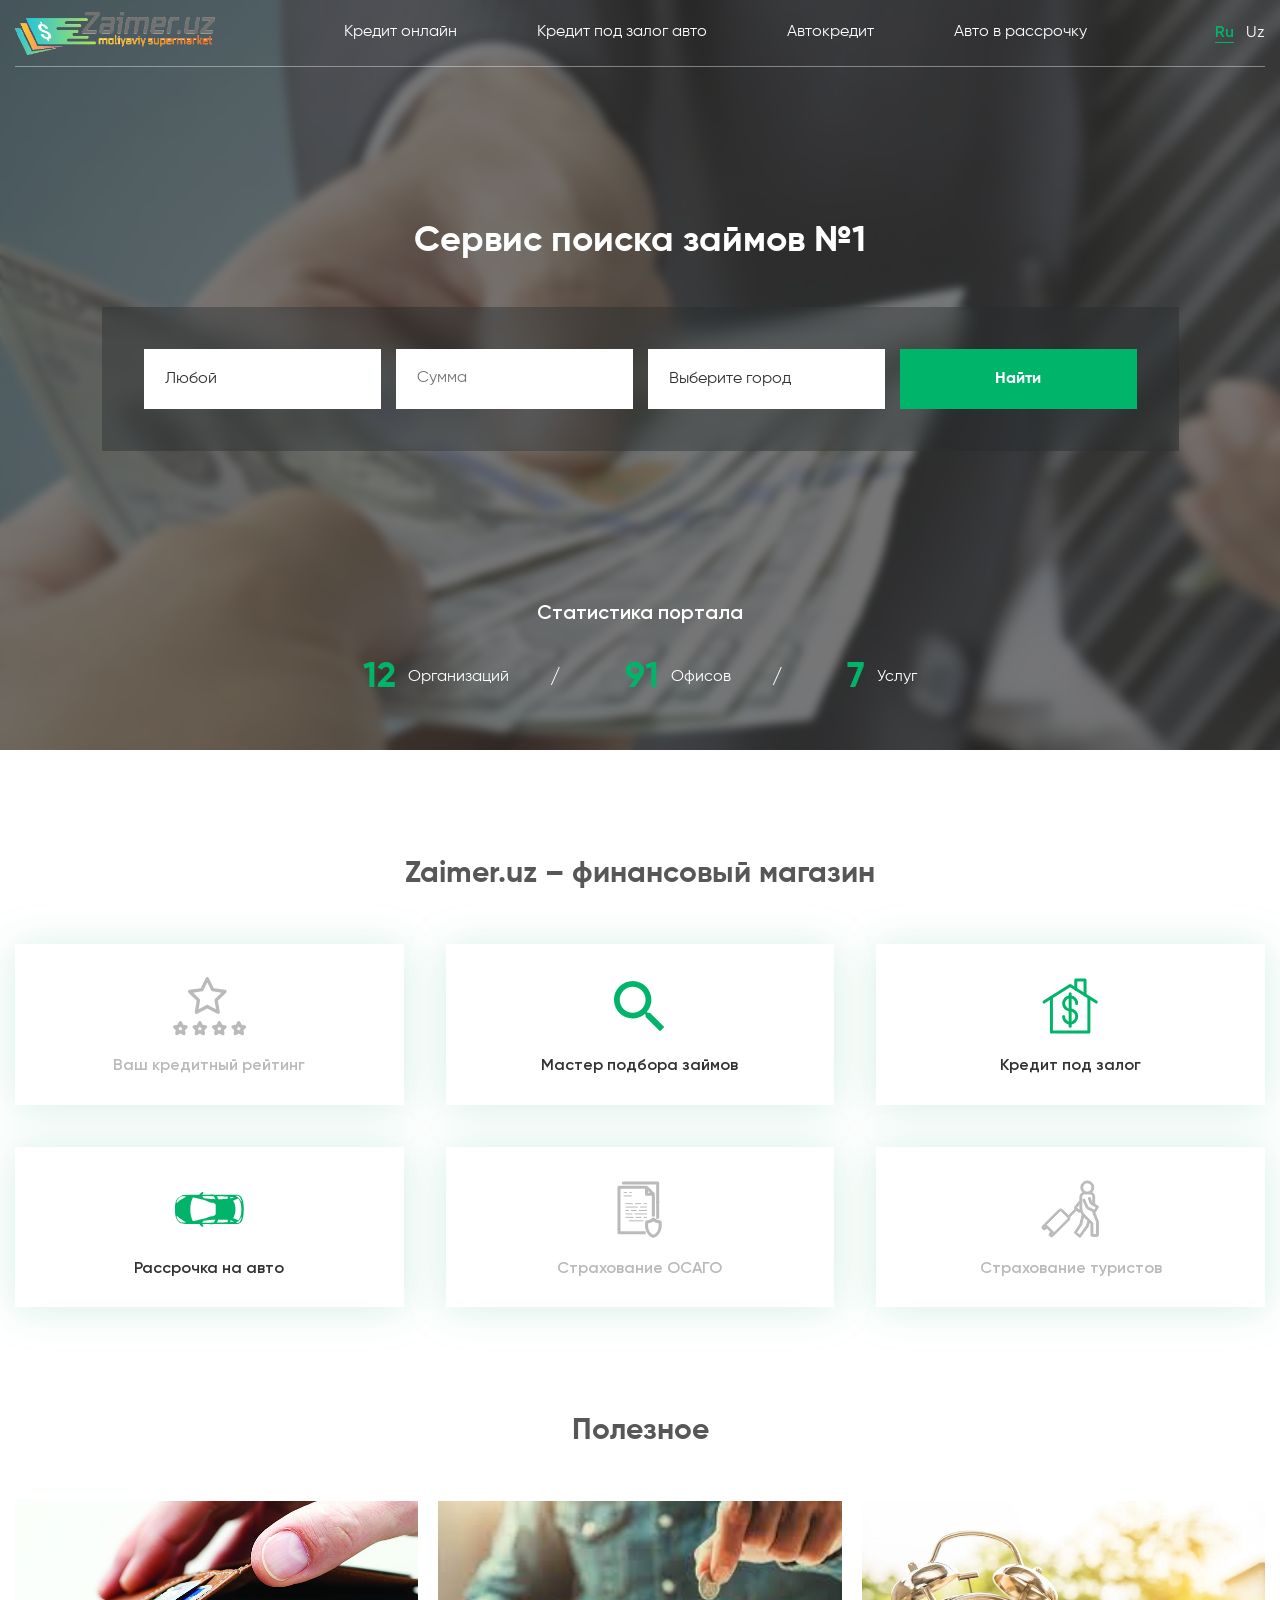
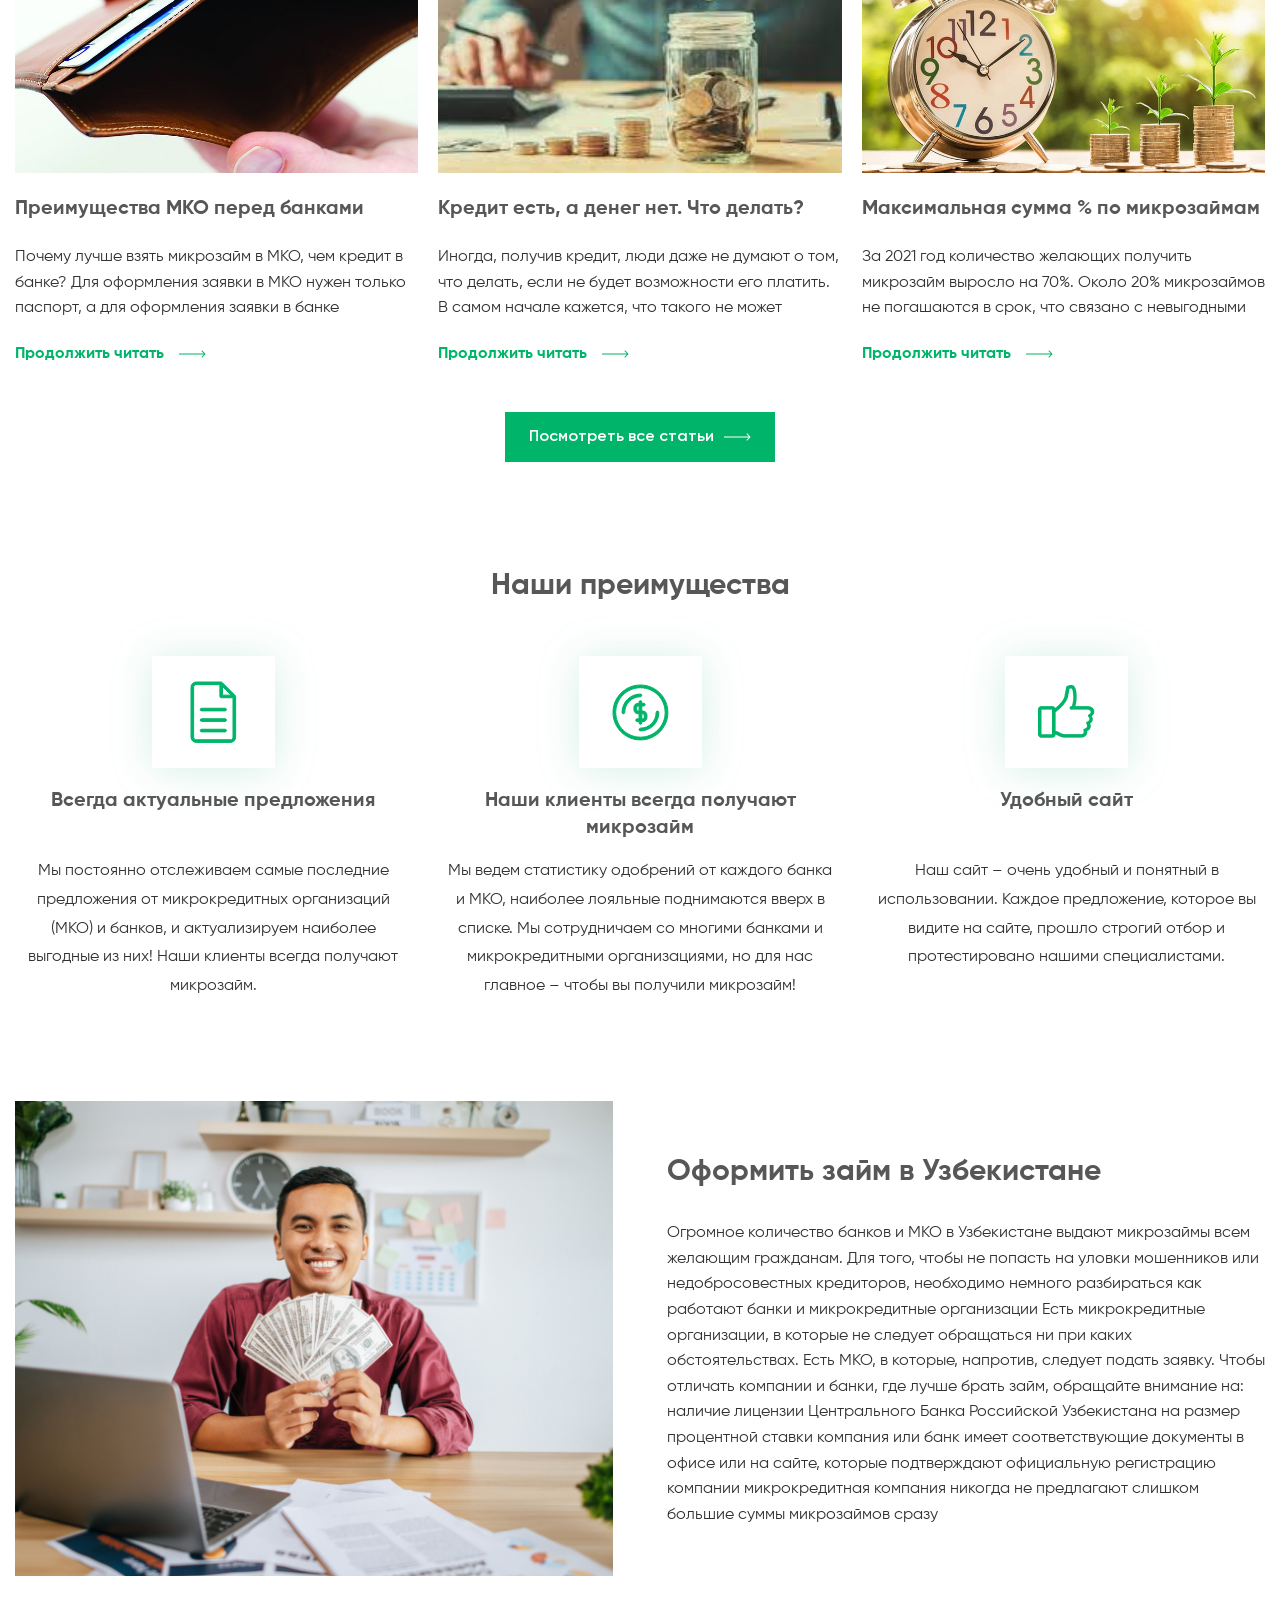
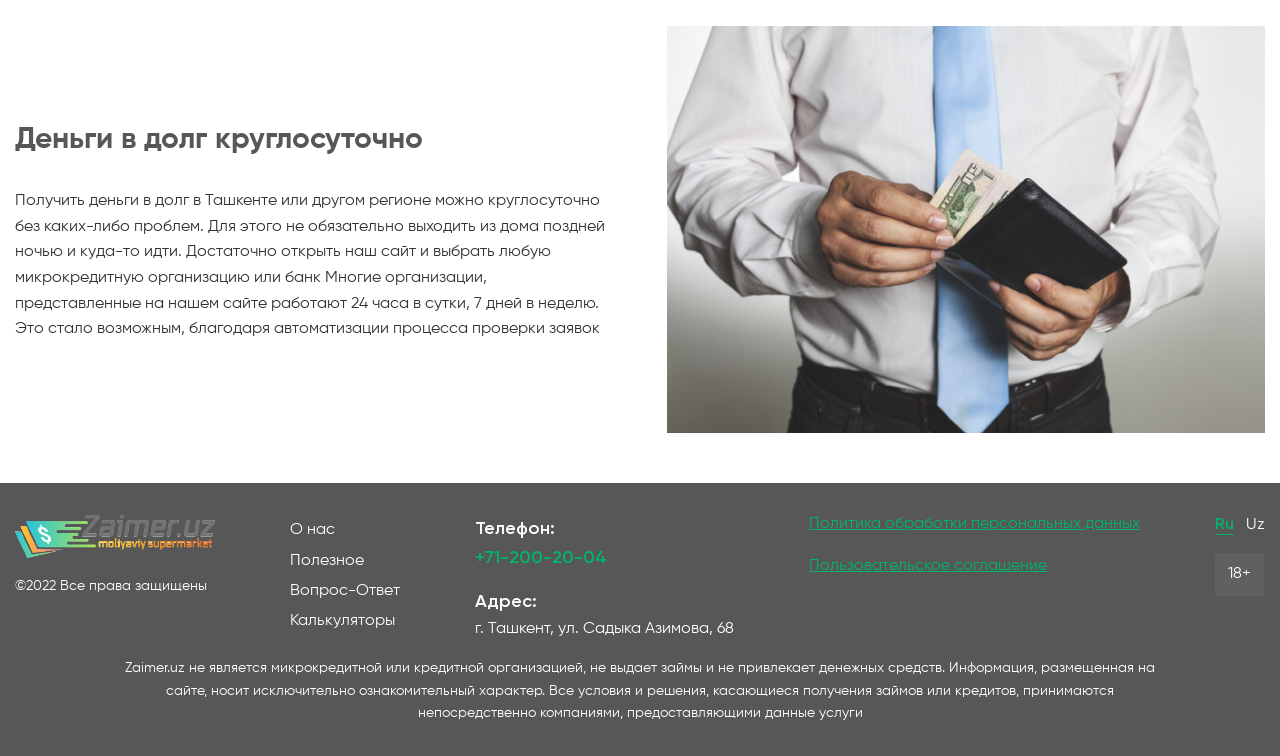
==== commit c118590b: "Done recalculation calculator" ====
--- a/index.html
+++ b/index.html
@@ -12,17 +12,21 @@
 			<header class="header">
 				<div class="container">
 					<div class="header__wrapper">
-						<a href="#" class="header__logo">
+						<a href="/" class="header__logo">
 							<img src="./images/header/logo.png" alt="logo" />
 						</a>
 
 						<nav class="nav">
 							<ul class="nav__list">
 								<li class="nav__item">
-									<a href="#" class="nav__link">Кредит онлайн</a>
+									<a href="./credit-online.html" class="nav__link"
+										>Кредит онлайн</a
+									>
 								</li>
 								<li class="nav__item">
-									<a href="#" class="nav__link">Кредит под залог авто</a>
+									<a href="./deposit.html" class="nav__link"
+										>Кредит под залог авто</a
+									>
 								</li>
 								<li class="nav__item">
 									<a href="#" class="nav__link">Автокредит</a>
@@ -64,7 +68,7 @@
 								</div>
 								<div class="intro__form-item">
 									<input
-										class="intro__form-input"
+										class="intro__form-input sum"
 										type="text"
 										placeholder="Сумма"
 									/>
@@ -89,21 +93,21 @@
 										<option value="urgench">Ургенч</option>
 									</select>
 								</div>
-								<button type="submit" class="intro__form-btn">Найти</button>
+								<a class="intro__form-btn" href="./selection.html">Найти</a>
 							</form>
 							<div class="intro__stats">
 								<h3 class="intro__stats-title">Статистика портала</h3>
 								<div class="intro__stats-items">
 									<div class="intro__stats-item">
-										<span>23</span>
+										<span class="num" data-val="23"></span>
 										Организаций
 									</div>
 									<div class="intro__stats-item">
-										<span>168</span>
+										<span class="num" data-val="168"></span>
 										Офисов
 									</div>
 									<div class="intro__stats-item">
-										<span>15</span>
+										<span class="num" data-val="15"></span>
 										Услуг
 									</div>
 								</div>
@@ -339,7 +343,7 @@
 				<div class="container">
 					<div class="footer__items">
 						<div class="footer__item">
-							<a href="#" class="footer__logo">
+							<a href="/" class="footer__logo">
 								<img src="./images/header/logo.png" alt="logo" />
 							</a>
 							<span class="footer__copyright"> ©2022 Все права защищены </span>
@@ -348,10 +352,12 @@
 							<nav class="footer__nav">
 								<ul class="footer__nav-list">
 									<li>
-										<a class="footer__nav-link" href="#">О нас</a>
+										<a class="footer__nav-link" href="./about.html">О нас</a>
 									</li>
 									<li>
-										<a class="footer__nav-link" href="#">Полезное</a>
+										<a class="footer__nav-link" href="./helpful.html"
+											>Полезное</a
+										>
 									</li>
 									<li>
 										<a class="footer__nav-link" href="#">Вопрос-Ответ</a>
@@ -399,6 +405,7 @@
 			</footer>
 		</div>
 
+		<script src="./js/imask.js"></script>
 		<script src="./js/swiper-boundle.min.js"></script>
 		<script src="./js/script.js"></script>
 	</body>
--- a/css/style.css
+++ b/css/style.css
@@ -712,6 +712,9 @@
           appearance: none;
 }
 .homepage .intro__form-btn {
+  display: flex;
+  align-items: center;
+  justify-content: center;
   height: 60px;
   font-size: 16px;
   font-weight: 700;
@@ -1337,6 +1340,25 @@
 .selectionpage .selection .calc__form-btn:hover {
   color: #00b56a;
   background-color: #ffffff;
+}
+.selectionpage .selection .calc__result {
+  margin-top: 15px;
+  font-size: 16px;
+  font-weight: 600;
+  line-height: 1.6;
+  color: #323232;
+  text-align: center;
+  opacity: 0;
+  visibility: hidden;
+}
+.selectionpage .selection .calc__result span {
+  font-size: 18px;
+  font-weight: 700;
+  color: #00b56a;
+}
+.selectionpage .selection .calc__result--active {
+  opacity: 1;
+  visibility: visible;
 }
 .selectionpage .selection .offer {
   margin-top: 34px;
@@ -2856,6 +2878,151 @@
     text-align: center;
   }
 }
+.depositpage .calculator {
+  padding: 50px 0;
+}
+.depositpage .calculator__title {
+  font-weight: 700;
+  font-size: 30px;
+  line-height: 1.6;
+  color: #575757;
+  text-align: center;
+}
+.depositpage .calculator__wrapper {
+  width: 100%;
+  margin-top: 30px;
+  padding: 60px 100px;
+  display: flex;
+  align-items: flex-start;
+  justify-content: space-between;
+  -moz-column-gap: 87px;
+       column-gap: 87px;
+  filter: drop-shadow(0px 4px 36px rgba(24, 168, 108, 0.18));
+  background: #ffffff;
+}
+.depositpage .calculator__item {
+  flex: 1 0 calc(33% - 87px);
+}
+.depositpage .calculator__item span {
+  font-weight: 600;
+  font-size: 16px;
+  line-height: 1.6;
+  color: #323232;
+}
+.depositpage .calculator__item-range {
+  margin-top: 20px;
+  position: relative;
+}
+.depositpage .calculator__item-range input {
+  width: 100%;
+  height: 5px;
+  -webkit-appearance: none;
+  outline: none;
+  border-radius: 4px;
+}
+.depositpage .calculator__item-range input::-webkit-slider-thumb {
+  -webkit-appearance: none;
+  appearance: none;
+  width: 15px;
+  height: 15px;
+  z-index: 2;
+  position: relative;
+  border-radius: 50%;
+  background: #00b56a;
+}
+.depositpage .calculator__item-range progress {
+  width: 100%;
+  height: 1px;
+  -webkit-appearance: none;
+  position: absolute;
+  top: 12px;
+  left: 0;
+  overflow: hidden;
+  z-index: 1;
+}
+.depositpage .calculator__item-range progress::-webkit-progress-bar {
+  background-color: #606060;
+}
+.depositpage .calculator__item-range progress::-webkit-progress-value {
+  background: #a2d948;
+}
+.depositpage .calculator__item-bot {
+  margin-top: 5px;
+  display: flex;
+  align-items: center;
+  justify-content: space-between;
+}
+.depositpage .calculator__item-input {
+  margin-top: 15px;
+  width: 100%;
+  height: 42px;
+  padding: 0 14px;
+  border: 1px solid #606060;
+}
+.depositpage .calculator__item-result {
+  margin-top: 32px;
+  width: 100%;
+  height: 42px;
+  padding: 0 14px;
+  color: #00b56a;
+  border: 1px solid #606060;
+}
+
+@media (max-width: 1350px) {
+  .depositpage .calculator__wrapper {
+    padding: 40px;
+    -moz-column-gap: 40px;
+         column-gap: 40px;
+  }
+  .depositpage .calculator__item {
+    flex: 1 0 calc(33% - 40px);
+  }
+}
+@media (max-width: 1024px) {
+  .depositpage .calculator__wrapper {
+    flex-wrap: wrap;
+    -moz-column-gap: 30px;
+         column-gap: 30px;
+    row-gap: 30px;
+  }
+  .depositpage .calculator__item {
+    flex: 1 0 calc(50% - 30px);
+  }
+  .depositpage .calculator__item:nth-child(3) {
+    flex: 1 1 100%;
+  }
+  .depositpage .calculator__item-result {
+    margin-top: 15px;
+  }
+}
+@media (max-width: 768px) {
+  .depositpage .calculator__title {
+    font-size: 26px;
+  }
+  .depositpage .calculator__wrapper {
+    padding: 30px 15px;
+  }
+  .depositpage .calculator__item span {
+    font-size: 14px;
+  }
+  .depositpage .calculator__item-range-min, .depositpage .calculator__item-range-max {
+    font-size: 14px;
+  }
+}
+@media (max-width: 640px) {
+  .depositpage .calculator__wrapper {
+    flex-wrap: wrap;
+    -moz-column-gap: 30px;
+         column-gap: 30px;
+    row-gap: 30px;
+  }
+  .depositpage .calculator__item {
+    flex: 1 1 100% !important;
+  }
+  .depositpage .calculator__item-result {
+    margin-top: 15px;
+  }
+}
 .depositpage .feedback {
   width: 100%;
   padding: 76px 0;
@@ -3217,4 +3384,304 @@
   .modal__form-input, .modal__form-select, .modal__form-btn {
     height: 55px;
   }
+}
+.islampage .intro {
+  padding: 100px 0;
+  background: url("../images/islam/intro_bg.png");
+  background-position: center;
+  background-repeat: no-repeat;
+  background-size: cover;
+}
+.islampage .intro__wrapper {
+  display: flex;
+  align-items: center;
+  -moz-column-gap: 30px;
+       column-gap: 30px;
+}
+.islampage .intro__title {
+  max-width: 600px;
+  font-size: 36px;
+  font-weight: 700;
+  line-height: 1.6;
+  color: #00b56a;
+}
+.islampage .intro__text {
+  max-width: 645px;
+  margin-top: 36px;
+  font-size: 16px;
+  line-height: 1.6;
+  color: #323232;
+}
+
+@media (max-width: 1024px) {
+  .islampage .intro {
+    padding: 50px 0;
+  }
+  .islampage .intro__wrapper {
+    flex-direction: column-reverse;
+    align-items: flex-start;
+    row-gap: 20px;
+  }
+  .islampage .intro__img {
+    margin-left: auto;
+  }
+}
+@media (max-width: 768px) {
+  .islampage .intro__title {
+    font-size: 30px;
+  }
+  .islampage .intro__text {
+    margin-top: 20px;
+    font-size: 14px;
+  }
+}
+.islampage .feedback {
+  width: 100%;
+  padding: 75px 0;
+  background: url("../images/islam/feedback-bg.jpg");
+  background-position: center;
+  background-repeat: no-repeat;
+  background-size: cover;
+}
+.islampage .feedback__wrapper {
+  max-width: 980px;
+  margin: 0 auto;
+  padding: 73px 50px;
+  background: rgba(255, 255, 255, 0.7);
+  -webkit-backdrop-filter: blur(20px);
+          backdrop-filter: blur(20px);
+}
+.islampage .feedback__title {
+  font-size: 24px;
+  font-weight: 700;
+  line-height: 1.6;
+  color: #575757;
+  text-align: center;
+}
+.islampage .feedback__subtitle {
+  margin-top: 20px;
+  font-size: 16px;
+  line-height: 1.6;
+  color: #323232;
+  text-align: center;
+}
+.islampage .feedback .form {
+  max-width: 404px;
+  margin: 20px auto 0;
+}
+.islampage .feedback .form__item {
+  position: relative;
+}
+.islampage .feedback .form__item:not(:first-child) {
+  margin-top: 30px;
+}
+.islampage .feedback .form__item span {
+  padding: 0 10px;
+  position: absolute;
+  top: -9.6px;
+  left: 10px;
+  font-size: 16px;
+  color: #323232;
+  background: #f8f8f8;
+}
+.islampage .feedback .form__item-input {
+  width: 100%;
+  height: 60px;
+  font-size: 16px;
+  color: #323232;
+  padding: 0 20px;
+  border: 1px solid #606060;
+}
+.islampage .feedback .form__btn {
+  margin-top: 25px;
+  width: 100%;
+  height: 54px;
+  font-size: 16px;
+  font-weight: 700;
+  color: #fcfbf9;
+  background-color: #00b56a;
+  transition: all 0.2s linear;
+  border: 2px solid #00b56a;
+}
+.islampage .feedback .form__btn:hover {
+  color: #00b56a;
+  background-color: #ffffff;
+}
+.islampage .feedback__tel {
+  margin-top: 20px;
+  font-size: 20px;
+  color: #323232;
+  text-align: center;
+}
+.islampage .feedback__tel a {
+  font-size: 20px;
+  font-weight: 700;
+  color: #00b56a;
+}
+
+@media (max-width: 992px) {
+  .islampage .feedback {
+    padding: 0;
+  }
+  .islampage .feedback .container {
+    padding: 0;
+  }
+  .islampage .feedback__wrapper {
+    max-width: 100%;
+    width: 100%;
+    padding: 70px 15px;
+  }
+}
+@media (max-width: 768px) {
+  .islampage .feedback__subtitle {
+    font-size: 14px;
+    margin-top: 10px;
+  }
+  .islampage .feedback .form__item span {
+    font-size: 14px;
+  }
+  .islampage .feedback .form__item-input {
+    height: 55px;
+  }
+  .islampage .feedback__tel {
+    font-size: 16px;
+  }
+  .islampage .feedback__tel a {
+    font-size: 16px;
+    display: block;
+  }
+}
+@media (max-width: 576px) {
+  .islampage .feedback__wrapper {
+    padding: 60px 15px;
+  }
+}
+.islampage .howitworks {
+  padding: 100px 0 50px;
+}
+.islampage .howitworks__wrapper {
+  display: flex;
+  align-items: center;
+  -moz-column-gap: 50px;
+       column-gap: 50px;
+}
+.islampage .howitworks__content {
+  flex: 1 1 calc(100% - 50px);
+}
+.islampage .howitworks__title {
+  font-size: 30px;
+  font-weight: 700;
+  color: #575757;
+}
+.islampage .howitworks__text {
+  margin-top: 30px;
+  font-size: 16px;
+  line-height: 1.6;
+  color: #323232;
+}
+.islampage .howitworks__img {
+  flex: 1 0 640px;
+}
+
+@media (max-width: 1300px) {
+  .islampage .howitworks__wrapper {
+    -moz-column-gap: 30px;
+         column-gap: 30px;
+  }
+  .islampage .howitworks__content {
+    flex: 1 1 calc(100% - 30px);
+  }
+  .islampage .howitworks__img {
+    flex: 1 0 550px;
+  }
+}
+@media (max-width: 1300px) and (max-width: 1200px) {
+  .islampage .howitworks__img {
+    flex: 1 0 500px;
+  }
+}
+@media (max-width: 1024px) {
+  .islampage .howitworks__wrapper {
+    flex-direction: column-reverse;
+    row-gap: 30px;
+  }
+  .islampage .howitworks__text {
+    margin-top: 15px;
+  }
+  .islampage .howitworks__img {
+    flex: 1 1 auto;
+  }
+}
+@media (max-width: 768px) {
+  .islampage .howitworks {
+    padding: 70px 0 50px;
+  }
+  .islampage .howitworks__title {
+    font-size: 26px;
+  }
+  .islampage .howitworks__text {
+    font-size: 14px;
+  }
+}
+.islampage .principles {
+  padding: 50px 0;
+}
+.islampage .principles__title {
+  font-size: 30px;
+  font-weight: 700;
+  line-height: 1.6;
+  color: #575757;
+  text-align: center;
+}
+.islampage .principles__items {
+  margin-top: 40px;
+  display: grid;
+  grid-template-columns: repeat(2, 526px);
+  gap: 42px;
+  justify-content: center;
+}
+.islampage .principles__item {
+  padding: 43px;
+  display: flex;
+  flex-direction: column;
+  align-items: center;
+  filter: drop-shadow(0px 4px 25px rgba(24, 168, 108, 0.18));
+  background: #ffffff;
+}
+.islampage .principles__item-title {
+  max-width: 410px;
+  margin: 25px auto 0;
+  font-size: 20px;
+  color: #323232;
+  text-align: center;
+}
+
+@media (max-width: 1200px) {
+  .islampage .principles__items {
+    grid-template-columns: repeat(2, 1fr);
+    gap: 30px;
+  }
+}
+@media (max-width: 992px) {
+  .islampage .principles__items {
+    gap: 20px;
+  }
+  .islampage .principles__item {
+    padding: 30px 20px;
+  }
+  .islampage .principles__item-icon {
+    width: 55px;
+  }
+  .islampage .principles__item-title {
+    margin-top: 10px;
+    font-size: 16px;
+  }
+}
+@media (max-width: 768px) {
+  .islampage .principles__title {
+    font-size: 26px;
+  }
+  .islampage .principles__items {
+    grid-template-columns: 1fr;
+  }
 }/*# sourceMappingURL=style.css.map */
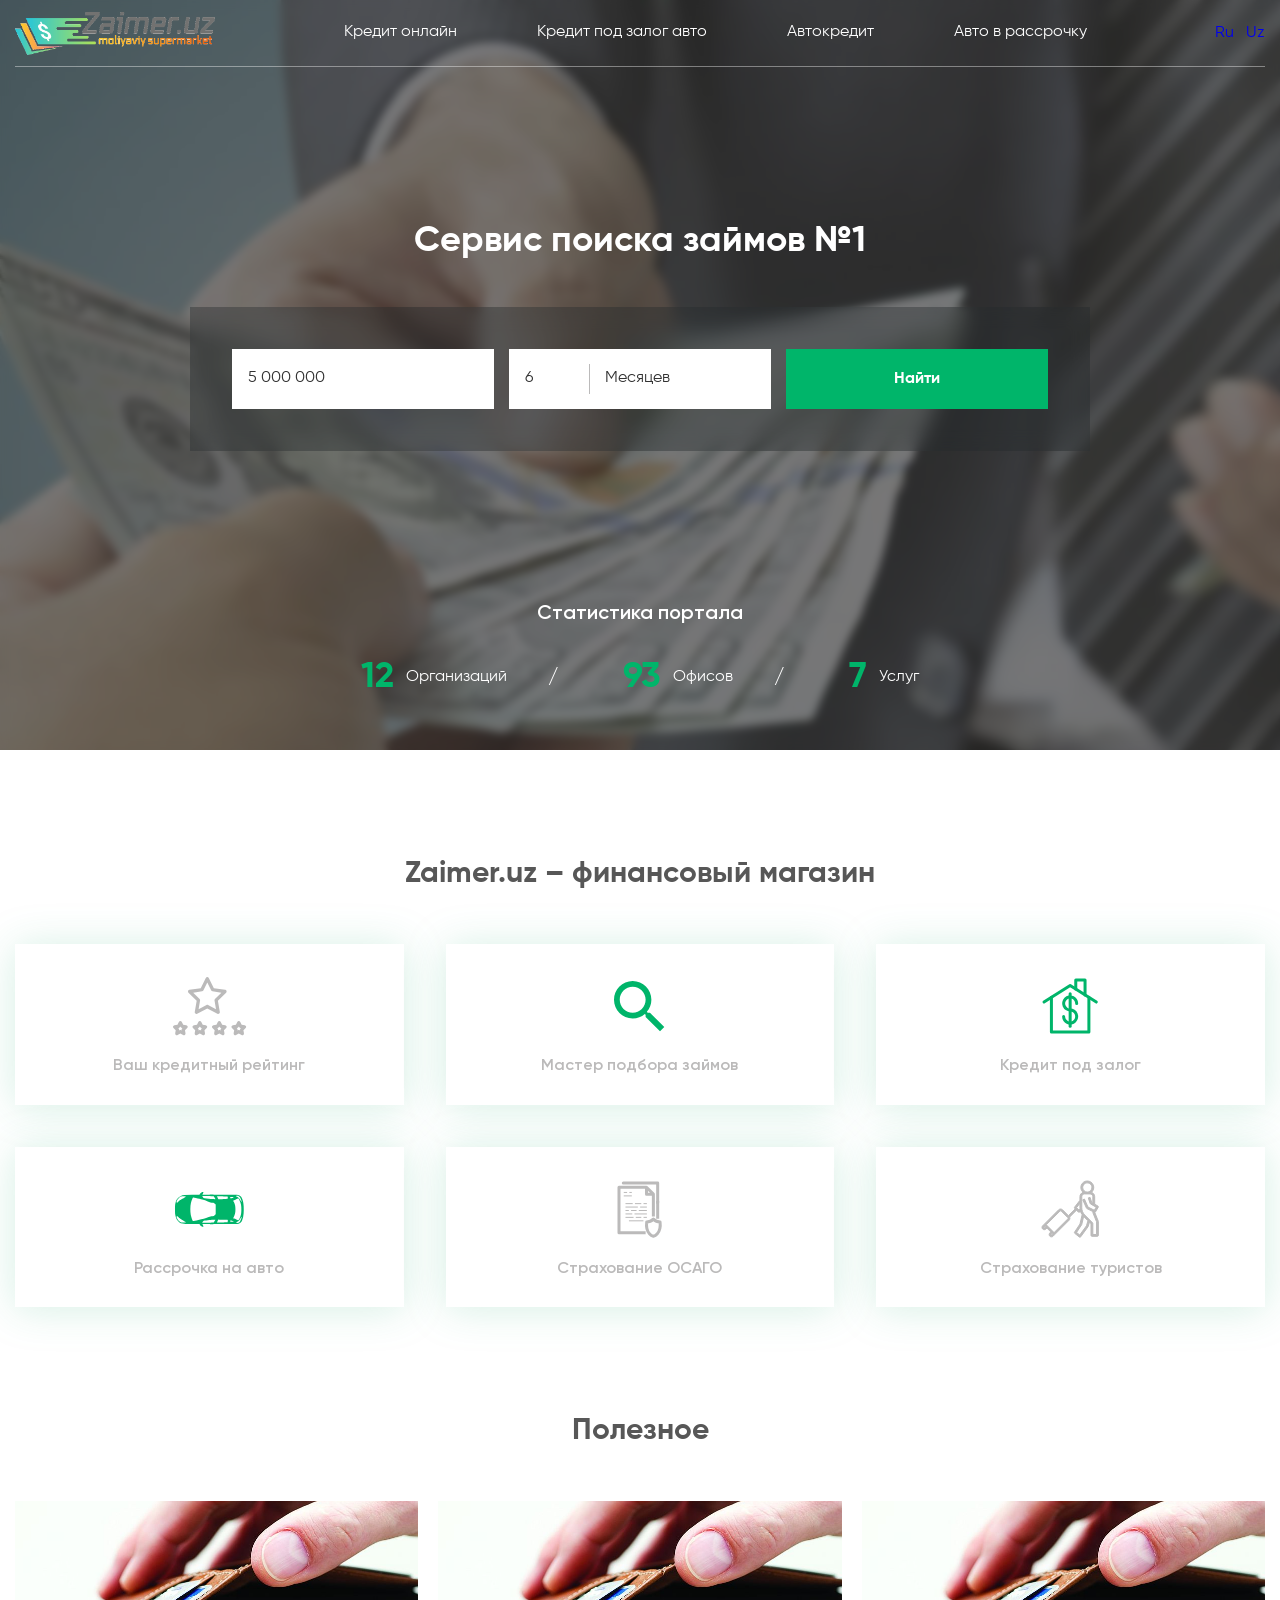
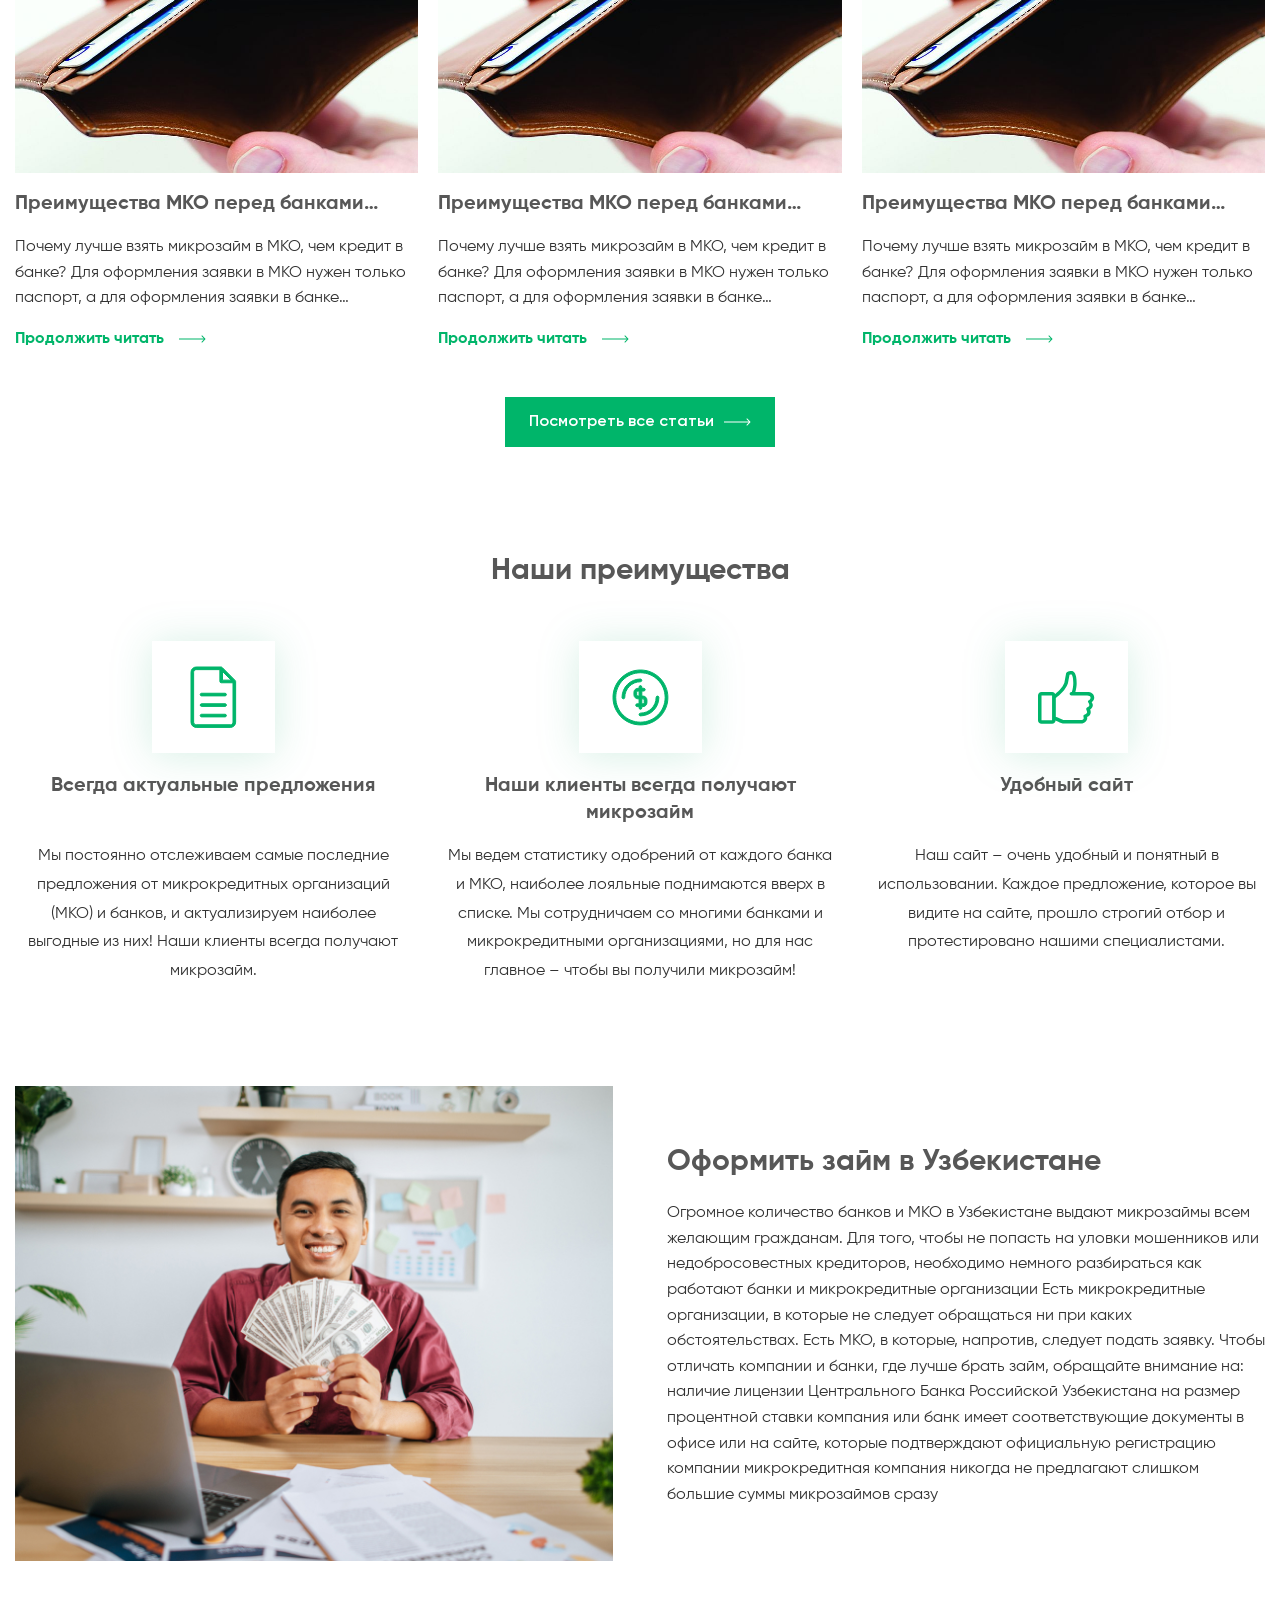
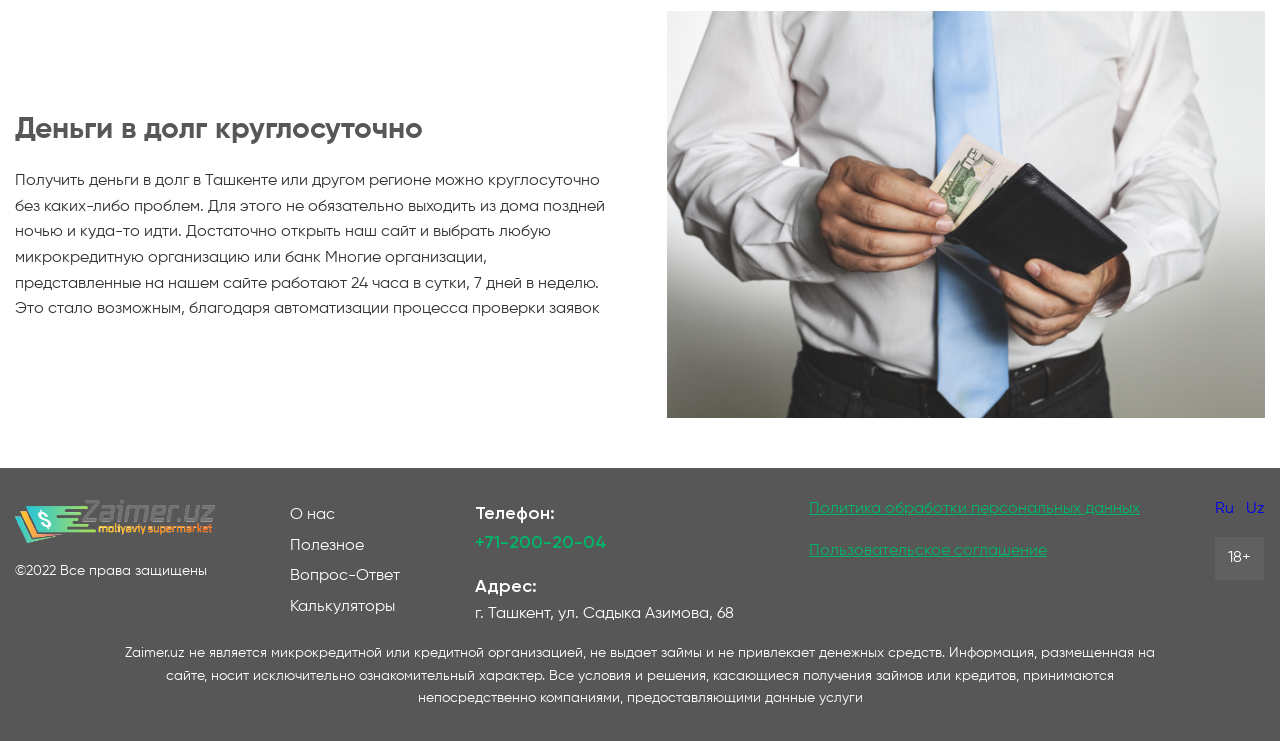
==== commit 689659a3: "first commit" ====
--- a/index.html
+++ b/index.html
@@ -54,47 +54,32 @@
 					<div class="container">
 						<div class="intro__wrapper">
 							<h1 class="intro__title">Сервис поиска займов №1</h1>
-							<form action="#" class="intro__form">
-								<div class="intro__form-item">
-									<select class="intro__form-select">
-										<option value="default" select disabled>
-											Выбор кредита
-										</option>
-										<option value="Любой">Любой</option>
-										<option value="Микрокредит">Микрокредит</option>
-										<option value="Автокредит">Автокредит</option>
-										<option value="Кредит под залог">Кредит под залог</option>
-									</select>
-								</div>
+							<div class="intro__form">
 								<div class="intro__form-item">
 									<input
 										class="intro__form-input sum"
 										type="text"
 										placeholder="Сумма"
+										required
+										value="5 000 000"
 									/>
 								</div>
 								<div class="intro__form-item">
-									<select class="intro__form-select">
-										<option value="default" selected disabled>
-											Выберите город
-										</option>
-										<option value="tashkent">Ташкент</option>
-										<option value="nukus">Нукус</option>
-										<option value="andijan">Андижан</option>
-										<option value="buxara">Бухара</option>
-										<option value="djizak">Джизак</option>
-										<option value="karshi">Карши</option>
-										<option value="navoi">Навои</option>
-										<option value="samarkand">Самарканд</option>
-										<option value="termez">Термез</option>
-										<option value="gulistan">Гулистан</option>
-										<option value="nurafshan">Нурафшан</option>
-										<option value="fergana">Фергана</option>
-										<option value="urgench">Ургенч</option>
-									</select>
-								</div>
-								<a class="intro__form-btn" href="./selection.html">Найти</a>
-							</form>
+									<div class="intro__form-item-inner">
+										<input
+											class="intro__form-input intro__form-term term"
+											type="text"
+											placeholder="12"
+											required
+											value="6"
+										/>
+										<span>Месяцев</span>
+									</div>
+								</div>
+								<a class="intro__form-btn" type="submit" href="./wizard.html">
+									Найти
+								</a>
+							</div>
 							<div class="intro__stats">
 								<h3 class="intro__stats-title">Статистика портала</h3>
 								<div class="intro__stats-items">
@@ -178,13 +163,16 @@
 										alt="img"
 									/>
 									<h3 class="useful__slider-item-title">
-										Преимущества МКО перед банками
+										Преимущества МКО перед банками реимущества МКО перед банками
 									</h3>
-									<p class="useful__slider-item-descr">
-										Почему лучше взять микрозайм в МКО, чем кредит в банке? Для
-										оформления заявки в МКО нужен только паспорт, а для
-										оформления заявки в банке
-									</p>
+									<div class="useful__slider-item-descr">
+										<p>
+											Почему лучше взять микрозайм в МКО, чем кредит в банке?
+											Для оформления заявки в МКО нужен только паспорт, а для
+											оформления заявки в банке реимущества МКО перед банками
+											реимущества МКО перед банками
+										</p>
+									</div>
 									<a class="useful__slider-item-link" href="#">
 										Продолжить читать
 										<svg>
@@ -195,17 +183,20 @@
 								<div class="useful__slider-item swiper-slide">
 									<img
 										class="useful__slider-item-img"
-										src="./images/main/useful/img-2.jpg"
+										src="./images/main/useful/img-1.jpg"
 										alt="img"
 									/>
 									<h3 class="useful__slider-item-title">
-										Кредит есть, а денег нет. Что делать?
+										Преимущества МКО перед банками реимущества МКО перед банками
 									</h3>
-									<p class="useful__slider-item-descr">
-										Иногда, получив кредит, люди даже не думают о том, что
-										делать, если не будет возможности его платить. В самом
-										начале кажется, что такого не может
-									</p>
+									<div class="useful__slider-item-descr">
+										<p>
+											Почему лучше взять микрозайм в МКО, чем кредит в банке?
+											Для оформления заявки в МКО нужен только паспорт, а для
+											оформления заявки в банке реимущества МКО перед банками
+											реимущества МКО перед банками
+										</p>
+									</div>
 									<a class="useful__slider-item-link" href="#">
 										Продолжить читать
 										<svg>
@@ -216,17 +207,20 @@
 								<div class="useful__slider-item swiper-slide">
 									<img
 										class="useful__slider-item-img"
-										src="./images/main/useful/img-3.jpg"
+										src="./images/main/useful/img-1.jpg"
 										alt="img"
 									/>
 									<h3 class="useful__slider-item-title">
-										Максимальная сумма % по микрозаймам
+										Преимущества МКО перед банками реимущества МКО перед банками
 									</h3>
-									<p class="useful__slider-item-descr">
-										За 2021 год количество желающих получить микрозайм выросло
-										на 70%. Около 20% микрозаймов не погашаются в срок, что
-										связано с невыгодными
-									</p>
+									<div class="useful__slider-item-descr">
+										<p>
+											Почему лучше взять микрозайм в МКО, чем кредит в банке?
+											Для оформления заявки в МКО нужен только паспорт, а для
+											оформления заявки в банке реимущества МКО перед банками
+											реимущества МКО перед банками
+										</p>
+									</div>
 									<a class="useful__slider-item-link" href="#">
 										Продолжить читать
 										<svg>
@@ -279,7 +273,7 @@
 							</div>
 							<div class="advantages__item">
 								<div class="advantages__item-icon">
-									<img src="./images/main/advantages/icon-3.png" alt="icon" />
+									<img src="./images/main/advantages/icon-3.svg" alt="icon" />
 								</div>
 								<h3 class="advantages__item-title">Удобный сайт</h3>
 								<p class="advantages__item-descr">
@@ -355,12 +349,14 @@
 										<a class="footer__nav-link" href="./about.html">О нас</a>
 									</li>
 									<li>
-										<a class="footer__nav-link" href="./helpful.html"
-											>Полезное</a
-										>
+										<a class="footer__nav-link" href="./helpful.html">
+											Полезное
+										</a>
 									</li>
 									<li>
-										<a class="footer__nav-link" href="#">Вопрос-Ответ</a>
+										<a class="footer__nav-link" href="./faq.html">
+											Вопрос-Ответ
+										</a>
 									</li>
 									<li>
 										<a class="footer__nav-link" href="#">Калькуляторы</a>
--- a/css/style.css
+++ b/css/style.css
@@ -17,6 +17,48 @@
   src: url("../fonts/Gilroy-Bold.woff"), url("../fonts/Gilroy-Bold.woff2");
   font-style: normal;
   font-weight: 700;
+  font-display: swap;
+}
+@font-face {
+  font-family: "Mulish";
+  src: url("../fonts/Mulish-Regular.woff"), url("../fonts/Mulish-Regular.woff2");
+  font-style: normal;
+  font-weight: 400;
+  font-display: swap;
+}
+@font-face {
+  font-family: "Mulish";
+  src: url("../fonts/Mulish-Medium.woff"), url("../fonts/Mulish-Medium.woff2");
+  font-style: normal;
+  font-weight: 500;
+  font-display: swap;
+}
+@font-face {
+  font-family: "Mulish";
+  src: url("../fonts/Mulish-SemiBold.woff"), url("../fonts/Mulish-SemiBold.woff2");
+  font-style: normal;
+  font-weight: 600;
+  font-display: swap;
+}
+@font-face {
+  font-family: "Mulish";
+  src: url("../fonts/Mulish-SemiBoldItalic.woff"), url("../fonts/Mulish-SemiBoldItalic.woff2");
+  font-style: italic;
+  font-weight: 600;
+  font-display: swap;
+}
+@font-face {
+  font-family: "Mulish";
+  src: url("../fonts/Mulish-Bold.woff"), url("../fonts/Mulish-Bold.woff2");
+  font-style: normal;
+  font-weight: 700;
+  font-display: swap;
+}
+@font-face {
+  font-family: "Mulish";
+  src: url("../fonts/Mulish-ExtraBold.woff"), url("../fonts/Mulish-ExtraBold.woff2");
+  font-style: normal;
+  font-weight: 800;
   font-display: swap;
 }
 /* Reset and base styles  */
@@ -155,6 +197,21 @@
   scroll-behavior: smooth;
 }
 
+/* width */
+::-webkit-scrollbar {
+  width: 10px;
+}
+
+/* Track */
+::-webkit-scrollbar-track {
+  background: #dddddd;
+}
+
+/* Handle */
+::-webkit-scrollbar-thumb {
+  background: #00b56a;
+}
+
 .wrapper {
   min-height: 100%;
   display: flex;
@@ -168,6 +225,11 @@
   padding-top: 66.53px;
 }
 
+@media (max-width: 375px) {
+  .main.otherpage {
+    padding-top: 60.14px;
+  }
+}
 .no-scroll {
   overflow: hidden;
 }
@@ -185,32 +247,64 @@
   padding: 0 15px !important;
 }
 .breadcrumbs__list {
-  padding-left: 0;
-  display: flex;
+  display: flex;
+  align-items: center;
+  -moz-column-gap: 10px;
+       column-gap: 10px;
 }
 .breadcrumbs__link {
-  margin-right: 10px;
-  font-size: 14px;
-  color: #323232;
-  -webkit-user-select: none;
-     -moz-user-select: none;
-          user-select: none;
+  position: relative;
 }
 .breadcrumbs__link a {
+  font-size: 16px;
   color: rgba(50, 50, 50, 0.6);
 }
-.breadcrumbs__link a::after {
-  content: "/";
-  position: relative;
-  left: 6px;
-}
-
-@media (max-width: 992px) {
-  .breadcrumbs__link {
-    display: none;
-  }
-  .breadcrumbs__link:first-child, .breadcrumbs__link:last-child {
+.breadcrumbs__link span {
+  font-size: 16px;
+  color: #323232;
+}
+
+input::-moz-placeholder {
+  color: #aaa;
+}
+
+input::placeholder {
+  color: #aaa;
+}
+
+@media (max-width: 768px) {
+  .breadcrumbs__list {
+    overflow-x: auto;
+    position: relative;
+    width: 100%;
+    padding-bottom: 5px;
+    /* width */
+    /* Track */
+    /* Handle */
+  }
+  .breadcrumbs__list::-webkit-scrollbar {
+    height: 4px;
+  }
+  .breadcrumbs__list::-webkit-scrollbar-track {
+    background: #dddddd;
+  }
+  .breadcrumbs__list::-webkit-scrollbar-thumb {
+    background: #00b56a;
+  }
+  .breadcrumbs__link a {
+    font-size: 14px;
+    white-space: nowrap;
+  }
+  .breadcrumbs__link span {
+    font-size: 14px;
     display: block;
+    width: 100%;
+    white-space: nowrap;
+  }
+}
+@media (max-width: 480px) {
+  .breadcrumbs {
+    margin: 20px 0 25px;
   }
 }
 .filter {
@@ -223,7 +317,7 @@
   position: sticky;
   top: 66.53px;
 }
-.filter-title {
+.filter__title {
   font-size: 30px;
   font-weight: 700;
   line-height: 1.6;
@@ -231,53 +325,104 @@
 }
 .filter .form {
   margin-top: 25px;
-}
-.filter .form__item:not(:first-child) {
-  margin-top: 18px;
-}
-.filter .form__item:nth-child(3) {
+  display: flex;
+  flex-direction: column;
+  row-gap: 15px;
+}
+.filter .form .item__head {
+  margin-bottom: 5px;
+  display: block;
+  font-size: 16px;
+  font-weight: 600;
+  line-height: 1.6;
+  color: #323232;
+}
+.filter .form .item__term {
   display: flex;
   flex-wrap: wrap;
   -moz-column-gap: 8px;
        column-gap: 8px;
 }
-.filter .form__item:nth-child(3) span {
+.filter .form .item__term span {
   flex: 1 1 100%;
 }
-.filter .form__item:nth-child(3) .form__item-input {
-  flex: 0 1 83px;
-}
-.filter .form__item:nth-child(3) .form__item-select {
-  flex: 0 1 207px;
-}
-.filter .form__item span {
+.filter .form .item__term .item__inner {
+  flex: 1 1 100%;
+  height: 54px;
+  display: flex;
+  align-items: center;
+  border: 1px solid #606060;
+}
+.filter .form .item__term .item__inner.error {
+  border: 1px solid red;
+}
+.filter .form .item__term .item__inner input {
+  width: 80px;
+  border: none;
+  padding: 0 16px;
+}
+.filter .form .item__term .item__inner span {
+  width: 100%;
+  display: flex;
+  align-items: center;
+  height: 52px;
+  padding: 0 16px;
+  font-size: 16px;
+  color: #323232;
+  background: #ffffff;
+  position: relative;
+}
+.filter .form .item__term .item__inner span::before {
+  content: "";
+  width: 1px;
+  height: 30px;
+  position: absolute;
+  top: 50%;
+  left: 0;
+  transform: translateY(-50%);
+  background: #bbbaba;
+}
+.filter .form .item .select {
+  width: 100%;
+  height: 54px;
+}
+.filter .form .item .select__top {
+  border: 1px solid #606060;
+}
+.filter .form .item .select .options {
+  width: 100%;
+  top: 54px;
+  left: 0;
+  border: none;
+  box-shadow: 0px 4px 10px 0px rgba(0, 181, 106, 0.3);
+}
+.filter .form .item .select .options.open-up {
+  top: auto;
+  bottom: 54px;
+  box-shadow: 0px -4px 10px 0px rgba(0, 181, 106, 0.3);
+}
+.filter .form .item .select .options--active {
   display: block;
-  font-size: 16px;
-  font-weight: 600;
-  line-height: 1.6;
-  color: #323232;
-}
-.filter .form__item-input {
+}
+.filter .form .item__input {
   width: 100%;
   height: 54px;
-  margin-top: 12px;
-  padding: 0 14px;
+  padding: 0 16px;
+  font-size: 16px;
+  line-height: 1.6;
+  color: #323232;
   border: 1px solid #606060;
   -webkit-appearance: none;
      -moz-appearance: none;
           appearance: none;
 }
-.filter .form__item-select {
-  width: 100%;
-  height: 54px;
-  margin-top: 12px;
-  padding: 0 14px;
-  border: 1px solid #606060;
-  -webkit-appearance: none;
-     -moz-appearance: none;
-          appearance: none;
+.filter .form .item__input.error {
+  border: 1px solid red;
 }
 .filter .form__btn {
+  display: flex;
+  align-items: center;
+  justify-content: center;
   margin-top: 25px;
   width: 100%;
   height: 54px;
@@ -288,9 +433,17 @@
   transition: all 0.2s linear;
   border: 2px solid #00b56a;
 }
-.filter .form__btn:hover {
-  color: #00b56a;
-  background-color: #ffffff;
+@media (hover: hover) {
+  .filter .form__btn:hover {
+    color: #00b56a;
+    background-color: #ffffff;
+  }
+}
+@media (hover: none) {
+  .filter .form__btn:active {
+    color: #00b56a;
+    background-color: #ffffff;
+  }
 }
 
 @media (max-width: 1170px) {
@@ -298,12 +451,181 @@
     display: none;
   }
 }
+@media (max-width: 768px) {
+  .filter__title {
+    font-size: 26px;
+  }
+}
+.pagination {
+  margin-top: 50px;
+}
+.pagination .nav-links {
+  display: flex;
+  align-items: center;
+  justify-content: center;
+  -moz-column-gap: 10px;
+       column-gap: 10px;
+}
+.pagination .nav-links a {
+  width: 35px;
+  height: 35px;
+  display: flex;
+  align-items: center;
+  justify-content: center;
+  font-size: 16px;
+  color: #323232;
+  border: 1px solid #00b56a;
+}
+.pagination .nav-links span {
+  width: 35px;
+  height: 35px;
+  display: flex;
+  align-items: center;
+  justify-content: center;
+  font-size: 16px;
+  color: #ffffff;
+  border: 1px solid #00b56a;
+  background: #00b56a;
+}
+
+.select {
+  height: 60px;
+  position: relative;
+}
+.select__top {
+  height: 100%;
+  padding: 0 16px;
+  display: flex;
+  align-items: center;
+  background: #ffffff;
+  cursor: pointer;
+}
+.select__top.error {
+  border: 1px solid red !important;
+}
+.select__top-text {
+  font-size: 16px;
+  line-height: 1.6;
+  color: #323232;
+  -webkit-user-select: none;
+     -moz-user-select: none;
+          user-select: none;
+}
+.select__top svg {
+  width: 22px;
+  height: 22px;
+  margin-left: auto;
+  transform: rotate(180deg);
+  transition: all 0.2s linear;
+}
+.select__top--active {
+  border-bottom: 1px solid rgba(0, 0, 0, 0.3);
+}
+.select__top--active svg {
+  transform: rotate(0);
+}
+.select .options {
+  width: 100%;
+  max-height: 208px;
+  position: absolute;
+  top: 60px;
+  left: 0;
+  right: 0;
+  z-index: 2;
+  display: flex;
+  flex-direction: column;
+  background: #ffffff;
+  display: none;
+  overflow-y: auto;
+}
+.select .options.open-up {
+  top: auto;
+  bottom: 60px;
+}
+.select .options--active {
+  display: block;
+}
+.select .options__item {
+  padding: 8px 30px;
+  cursor: pointer;
+  transition: all 0.2s linear;
+}
+.select .options__item:hover {
+  background: #efefef;
+}
+.select .options__item span {
+  font-size: 16px;
+  line-height: 1.6;
+  color: #323232;
+}
+.select .options__item.selected span {
+  font-size: 16px;
+  line-height: 1.6;
+  color: #00b56a;
+  position: relative;
+}
+.select .options__item.selected span::before {
+  content: "";
+  width: 100%;
+  height: 1px;
+  background: #00b56a;
+  position: absolute;
+  bottom: -2px;
+  left: 0;
+}
+
+.not-found {
+  padding-top: 200px;
+  display: flex;
+  flex-direction: column;
+  align-items: center;
+}
+@media (max-width: 1350px) {
+  .not-found {
+    padding-top: 100px;
+  }
+}
+@media (max-width: 768px) {
+  .not-found {
+    padding: 50px 0;
+  }
+}
+.not-found__title {
+  font-size: 40px;
+  font-weight: 700;
+  color: #00b56a;
+  text-align: center;
+}
+@media (max-width: 768px) {
+  .not-found__title {
+    font-size: 30px;
+  }
+}
+.not-found__link {
+  width: 250px;
+  margin: 30px auto 0;
+  display: flex;
+  align-items: center;
+  justify-content: center;
+  height: 60px;
+  font-size: 16px;
+  font-weight: 700;
+  color: #ffffff;
+  background-color: #00b56a;
+  transition: all 0.2s linear;
+  border: 2px solid #00b56a;
+}
+.not-found__link:hover {
+  color: #00b56a;
+  background-color: #ffffff;
+}
+
 .header {
   width: 100%;
   padding: 12px 0;
   position: fixed;
   transition: all 0.2s linear;
-  z-index: 2;
+  z-index: 5;
 }
 .header.sticky {
   background: url("../images/header/header_bg.jpg");
@@ -353,23 +675,22 @@
   -moz-column-gap: 12px;
        column-gap: 12px;
 }
-.header__lang-item {
-  font-size: 16px;
+.header__lang .lang-item {
+  list-style: none;
+  list-style-type: none;
+}
+.header__lang .lang-item a {
+  font-size: 16px;
+  line-height: 1.4;
   color: #ffffff;
-}
-.header__lang-item.active {
+  text-transform: capitalize;
+}
+.header__lang .lang-item.current-lang {
+  border-bottom: 2px solid #00b56a;
+}
+.header__lang .lang-item.current-lang a {
   font-weight: 600;
-  color: #00b56a;
-  position: relative;
-}
-.header__lang-item.active::before {
-  content: "";
-  width: 100%;
-  height: 1px;
-  background: #00b56a;
-  position: absolute;
-  bottom: 0;
-  left: 0;
+  color: #00b56a !important;
 }
 .header .hamburger {
   display: none;
@@ -449,11 +770,11 @@
   }
   .header .nav__list {
     flex-direction: column;
-    row-gap: 15px;
+    row-gap: 20px;
   }
   .header .nav__link {
     font-weight: 600;
-    font-size: 30px;
+    font-size: 26px;
     color: #323232;
   }
   .header .hamburger {
@@ -541,23 +862,22 @@
   -moz-column-gap: 12px;
        column-gap: 12px;
 }
-.footer__lang-item {
-  font-size: 16px;
+.footer__lang .lang-item {
+  list-style: none;
+  list-style-type: none;
+}
+.footer__lang .lang-item a {
+  font-size: 16px;
+  line-height: 1.4;
   color: #ffffff;
-}
-.footer__lang-item.active {
+  text-transform: capitalize;
+}
+.footer__lang .lang-item.current-lang {
+  border-bottom: 2px solid #00b56a;
+}
+.footer__lang .lang-item.current-lang a {
   font-weight: 600;
-  color: #00b56a;
-  position: relative;
-}
-.footer__lang-item.active::before {
-  content: "";
-  width: 100%;
-  height: 1px;
-  background: #00b56a;
-  position: absolute;
-  bottom: 0;
-  left: 0;
+  color: #00b56a !important;
 }
 .footer__age {
   display: inline-block;
@@ -636,12 +956,8 @@
   .footer__address span {
     font-size: 16px;
   }
-  .footer__policy {
-    font-size: 14px;
-  }
   .footer__agreement {
     margin-top: 15px;
-    font-size: 14px;
   }
 }
 .homepage .intro {
@@ -649,7 +965,7 @@
   height: 750px;
   padding-top: 66px;
   position: relative;
-  background: url("../../images/main/main_intro_bg.jpg");
+  background: url("../images/main/main_intro_bg.jpg");
   background-position: center;
   background-repeat: no-repeat;
   background-size: cover;
@@ -681,23 +997,68 @@
 }
 .homepage .intro__form {
   width: 100%;
-  max-width: 1077px;
+  max-width: 900px;
   margin: 36px auto 0;
   padding: 42px;
   background: rgba(37, 42, 47, 0.38);
   -webkit-backdrop-filter: blur(10px);
           backdrop-filter: blur(10px);
   display: grid;
-  grid-template-columns: repeat(4, 1fr);
+  grid-template-columns: repeat(3, 1fr);
   gap: 15px;
 }
 .homepage .intro__form-item {
   width: 100%;
 }
+.homepage .intro__form-item-inner {
+  height: 60px;
+  display: flex;
+  align-items: center;
+}
+.homepage .intro__form-item-inner.error {
+  border: 1px solid red;
+}
+.homepage .intro__form-item-inner input {
+  height: 100%;
+}
+.homepage .intro__form-item-inner span {
+  width: 100%;
+  height: 100%;
+  display: flex;
+  align-items: center;
+  padding: 0 16px;
+  font-size: 16px;
+  color: #323232;
+  background: #ffffff;
+  position: relative;
+}
+.homepage .intro__form-item-inner span::before {
+  content: "";
+  width: 1px;
+  height: 30px;
+  position: absolute;
+  top: 50%;
+  left: 0;
+  transform: translateY(-50%);
+  background: #bbbaba;
+}
 .homepage .intro__form-input {
   width: 100%;
   height: 60px;
-  padding: 20px 21px;
+  max-height: 60px;
+  padding: 0 16px;
+  font-size: 16px;
+  color: #323232;
+  background: #ffffff;
+}
+.homepage .intro__form-input.error {
+  border: 1px solid red;
+}
+.homepage .intro__form-term {
+  width: 80px;
+  height: 60px;
+  padding: 0 16px;
+  font-size: 16px;
   color: #323232;
   background: #ffffff;
 }
@@ -723,12 +1084,21 @@
   transition: all 0.2s linear;
   border: 2px solid #00b56a;
 }
-.homepage .intro__form-btn:hover {
-  color: #00b56a;
-  background-color: #ffffff;
+@media (hover: hover) {
+  .homepage .intro__form-btn:hover {
+    color: #00b56a;
+    background-color: #ffffff;
+  }
+}
+@media (hover: none) {
+  .homepage .intro__form-btn:active {
+    color: #00b56a;
+    background-color: #ffffff;
+  }
 }
 .homepage .intro__stats {
   margin-top: 147px;
+  z-index: -1;
 }
 .homepage .intro__stats-title {
   font-size: 20px;
@@ -776,19 +1146,29 @@
     padding: 66px 0 30px;
   }
   .homepage .intro__wrapper {
-    padding-top: 100px;
+    padding-top: 80px;
   }
   .homepage .intro__form {
-    grid-template-columns: repeat(2, 1fr);
+    padding: 30px;
   }
   .homepage .intro__stats {
-    margin-top: 100px;
+    margin-top: 80px;
   }
 }
 @media (max-width: 768px) {
   .homepage .intro__form {
     padding: 25px;
-    grid-template-columns: repeat(1, 1fr);
+    grid-template-columns: repeat(2, 1fr);
+  }
+  .homepage .intro__form-input {
+    height: 50px;
+  }
+  .homepage .intro__form-item-inner {
+    height: 50px;
+  }
+  .homepage .intro__form-btn {
+    height: 50px;
+    grid-column: 1/3;
   }
   .homepage .intro__stats-items {
     flex-direction: column;
@@ -807,6 +1187,10 @@
   }
   .homepage .intro__form {
     padding: 15px;
+    grid-template-columns: 1fr;
+  }
+  .homepage .intro__form-btn {
+    grid-column: 1/2;
   }
   .homepage .intro__stats {
     margin-top: 70px;
@@ -842,11 +1226,11 @@
   font-size: 16px;
   font-weight: 600;
   line-height: 1.6;
-  color: #323232;
+  color: #bbbaba;
   text-align: center;
 }
-.homepage .services__item-title.disabled {
-  color: #bbbaba;
+.homepage .services__item-title.selected {
+  color: #323232;
 }
 
 @media (max-width: 1350px) {
@@ -889,7 +1273,7 @@
   overflow: hidden;
 }
 .homepage .useful__slider-item {
-  max-width: 412px;
+  max-width: 450px;
   height: auto;
   display: flex;
   flex-direction: column;
@@ -901,30 +1285,34 @@
      object-fit: cover;
 }
 .homepage .useful__slider-item-title {
-  margin: 20px 0;
+  margin: 15px 0;
   font-size: 20px;
   font-weight: 700;
   line-height: 1.6;
   color: #575757;
+  overflow: hidden;
+  text-overflow: ellipsis;
+  display: -webkit-box;
+  -webkit-line-clamp: 1;
+  -webkit-box-orient: vertical;
+}
+.homepage .useful__slider-item-descr {
+  margin-top: auto;
+  height: 76.8px;
+  overflow: hidden;
+}
+.homepage .useful__slider-item-descr p {
+  font-size: 16px;
+  line-height: 1.6;
+  color: #323232;
   overflow: hidden;
   text-overflow: ellipsis;
   display: -webkit-box;
   -webkit-line-clamp: 3;
   -webkit-box-orient: vertical;
 }
-.homepage .useful__slider-item-descr {
-  margin-top: auto;
-  font-size: 16px;
-  line-height: 1.6;
-  color: #323232;
-  overflow: hidden;
-  text-overflow: ellipsis;
-  display: -webkit-box;
-  -webkit-line-clamp: 3;
-  -webkit-box-orient: vertical;
-}
 .homepage .useful__slider-item-link {
-  margin-top: 20px;
+  margin-top: 15px;
   font-size: 16px;
   font-weight: 700;
   line-height: 1.5;
@@ -983,15 +1371,13 @@
   }
   .homepage .useful__slider-item-title {
     margin: 10px 0;
-    font-size: 16px;
+    font-size: 18px;
   }
   .homepage .useful__slider-item-descr {
     margin-top: auto;
-    font-size: 14px;
   }
   .homepage .useful__slider-item-link {
     margin-top: 10px;
-    font-size: 14px;
   }
 }
 @media (max-width: 375px) {
@@ -1087,11 +1473,9 @@
     height: 40px;
   }
   .homepage .advantages__item-title {
+    margin: 15px 0 10px;
     height: auto;
-    font-size: 16px;
-  }
-  .homepage .advantages__item-descr {
-    font-size: 14px;
+    font-size: 18px;
   }
 }
 .homepage .info {
@@ -1115,20 +1499,59 @@
 .homepage .info__item-img {
   flex: 1 0 calc(50% - 54px) !important;
 }
+.homepage .info__item-img img {
+  width: 100%;
+  height: 100%;
+}
 .homepage .info__item-content {
   flex: 1 0 calc(50% - 54px) !important;
 }
-.homepage .info__item-title {
+.homepage .info__item-content p {
+  margin-top: 15px;
+  font-size: 16px;
+  line-height: 1.6;
+  color: #323232;
+}
+.homepage .info__item-content p:first-child {
+  margin: 0;
+}
+.homepage .info__item-content h2 {
+  margin-top: 15px;
   font-size: 30px;
   font-weight: 700;
+  line-height: 1.6;
   color: #575757;
-  line-height: 1.6;
-}
-.homepage .info__item-descr {
-  margin-top: 25px;
-  font-size: 16px;
-  color: #323232;
-  line-height: 1.6;
+}
+.homepage .info__item-content h2:first-child {
+  margin: 0;
+}
+.homepage .info__item-content ul {
+  margin-top: 15px;
+  padding-left: 20px;
+}
+.homepage .info__item-content ul:first-child {
+  margin: 0;
+}
+.homepage .info__item-content ul li {
+  font-size: 16px;
+  color: #323232;
+  line-height: 1.6;
+  list-style: disc;
+  list-style-type: disc;
+}
+.homepage .info__item-content ol {
+  margin-top: 15px;
+  padding-left: 20px;
+}
+.homepage .info__item-content ol:first-child {
+  margin: 0;
+}
+.homepage .info__item-content ol li {
+  font-size: 16px;
+  color: #323232;
+  line-height: 1.6;
+  list-style: decimal;
+  list-style-type: decimal;
 }
 
 @media (max-width: 992px) {
@@ -1151,11 +1574,8 @@
   .homepage .info__item {
     row-gap: 15px;
   }
-  .homepage .info__item-title {
+  .homepage .info__item-content h2 {
     font-size: 26px;
-  }
-  .homepage .info__item-descr {
-    font-size: 14px;
   }
 }
 .selectionpage .selection {
@@ -1168,83 +1588,6 @@
   align-items: start;
   position: relative;
 }
-.selectionpage .selection__filter {
-  max-width: 362px;
-  padding: 32px;
-  position: sticky;
-  top: 66.53px;
-  filter: drop-shadow(0px 4px 26px rgba(24, 168, 108, 0.18));
-  background: #ffffff;
-}
-.selectionpage .selection__filter-title {
-  font-size: 30px;
-  font-weight: 700;
-  line-height: 1.6;
-  color: #575757;
-}
-.selectionpage .selection__filter .form {
-  margin-top: 25px;
-}
-.selectionpage .selection__filter .form__item:not(:first-child) {
-  margin-top: 18px;
-}
-.selectionpage .selection__filter .form__item:nth-child(3) {
-  display: flex;
-  flex-wrap: wrap;
-  -moz-column-gap: 8px;
-       column-gap: 8px;
-}
-.selectionpage .selection__filter .form__item:nth-child(3) span {
-  flex: 1 1 100%;
-}
-.selectionpage .selection__filter .form__item:nth-child(3) .form__item-input {
-  flex: 0 1 83px;
-}
-.selectionpage .selection__filter .form__item:nth-child(3) .form__item-select {
-  flex: 0 1 207px;
-}
-.selectionpage .selection__filter .form__item span {
-  display: block;
-  font-size: 16px;
-  font-weight: 600;
-  line-height: 1.6;
-  color: #323232;
-}
-.selectionpage .selection__filter .form__item-input {
-  width: 100%;
-  height: 54px;
-  margin-top: 12px;
-  padding: 0 14px;
-  border: 1px solid #606060;
-  -webkit-appearance: none;
-     -moz-appearance: none;
-          appearance: none;
-}
-.selectionpage .selection__filter .form__item-select {
-  width: 100%;
-  height: 54px;
-  margin-top: 12px;
-  padding: 0 14px;
-  border: 1px solid #606060;
-  -webkit-appearance: none;
-     -moz-appearance: none;
-          appearance: none;
-}
-.selectionpage .selection__filter .form__btn {
-  margin-top: 25px;
-  width: 100%;
-  height: 54px;
-  font-size: 16px;
-  font-weight: 700;
-  color: #fcfbf9;
-  background-color: #00b56a;
-  transition: all 0.2s linear;
-  border: 2px solid #00b56a;
-}
-.selectionpage .selection__filter .form__btn:hover {
-  color: #00b56a;
-  background-color: #ffffff;
-}
 .selectionpage .selection .calc {
   padding: 32px;
   background-color: #f5f4fa;
@@ -1259,8 +1602,10 @@
   transform: rotate(0) !important;
 }
 .selectionpage .selection .calc__top svg {
-  width: 28px;
-  height: 28px;
+  max-width: 28px;
+  max-height: 28px;
+  min-width: 28px;
+  min-height: 28px;
   transform: rotate(180deg);
   transition: all 0.2s linear;
 }
@@ -1287,44 +1632,60 @@
   grid-template-columns: 2fr 2fr 1fr 2fr;
   gap: 12px;
 }
-.selectionpage .selection .calc__form-item span {
+.selectionpage .selection .calc__form .item__head {
+  display: block;
+  margin-bottom: 6px;
   font-size: 16px;
   font-weight: 600;
   line-height: 1.6;
   color: #323232;
 }
-.selectionpage .selection .calc__form-item-input {
-  margin-top: 12px;
+.selectionpage .selection .calc__form .item__input {
   width: 100%;
   height: 54px;
-  padding: 0 14px;
+  padding: 0 16px;
+  font-size: 16px;
+  line-height: 1.6;
+  color: #323232;
   border: 1px solid #606060;
 }
-.selectionpage .selection .calc__form-item-inner {
-  margin-top: 12px;
-  width: 100%;
+.selectionpage .selection .calc__form .item__input.error {
+  border: 1px solid red;
+}
+.selectionpage .selection .calc__form .item__inner {
+  flex: 1 1 100%;
   height: 54px;
-  padding: 0 14px;
-  display: flex;
+  display: flex;
+  align-items: center;
   border: 1px solid #606060;
+}
+.selectionpage .selection .calc__form .item__inner.error {
+  border: 1px solid red;
+}
+.selectionpage .selection .calc__form .item__inner input {
+  width: 80px;
+  border: none;
+  padding: 0 16px;
+}
+.selectionpage .selection .calc__form .item__inner span {
+  width: 100%;
+  display: flex;
+  align-items: center;
+  height: 52px;
+  padding: 0 16px;
+  font-size: 16px;
+  color: #323232;
   position: relative;
 }
-.selectionpage .selection .calc__form-item-inner::before {
+.selectionpage .selection .calc__form .item__inner span::before {
   content: "";
   width: 1px;
-  height: 38px;
-  background: rgba(0, 0, 0, 0.2);
+  height: 30px;
   position: absolute;
-  top: 8px;
-  left: 80px;
-}
-.selectionpage .selection .calc__form-item-inner input {
-  width: 100%;
-  flex: 0 1 67px;
-}
-.selectionpage .selection .calc__form-item-inner select {
-  flex: 1 1 auto;
-  padding-left: 12px;
+  top: 50%;
+  left: 0;
+  transform: translateY(-50%);
+  background: #bbbaba;
 }
 .selectionpage .selection .calc__form-btn {
   margin-top: auto;
@@ -1337,9 +1698,17 @@
   transition: all 0.2s linear;
   border: 2px solid #00b56a;
 }
-.selectionpage .selection .calc__form-btn:hover {
-  color: #00b56a;
-  background-color: #ffffff;
+@media (hover: hover) {
+  .selectionpage .selection .calc__form-btn:hover {
+    color: #00b56a;
+    background-color: #ffffff;
+  }
+}
+@media (hover: none) {
+  .selectionpage .selection .calc__form-btn:active {
+    color: #00b56a;
+    background-color: #ffffff;
+  }
 }
 .selectionpage .selection .calc__result {
   margin-top: 15px;
@@ -1362,33 +1731,45 @@
 }
 .selectionpage .selection .offer {
   margin-top: 34px;
+  position: relative;
 }
 .selectionpage .selection .offer__item {
-  padding: 35px 50px;
-  display: flex;
-  align-items: center;
-  -moz-column-gap: 50px;
-       column-gap: 50px;
+  padding: 35px;
+  display: flex;
+  align-items: center;
+  -moz-column-gap: 35px;
+       column-gap: 35px;
   background-color: #ffffff;
   filter: drop-shadow(0px 4px 18px rgba(24, 168, 108, 0.18));
 }
 .selectionpage .selection .offer__item:not(:first-child) {
   margin-top: 30px;
 }
+.selectionpage .selection .offer__item-img {
+  max-width: 115px;
+  width: 115px;
+}
+.selectionpage .selection .offer__item-img img {
+  width: 100%;
+  height: 100%;
+  margin: 0 auto;
+}
 .selectionpage .selection .offer__item-name {
-  font-size: 20px;
-  font-weight: 700;
-  line-height: 1.6;
-  color: #575757;
-}
-.selectionpage .selection .offer__item-name span {
-  display: block;
+  width: 140px;
   font-size: 14px;
   font-weight: 400;
   line-height: 1.6;
   color: #323232;
 }
+.selectionpage .selection .offer__item-name strong {
+  display: block;
+  font-size: 20px;
+  font-weight: 700;
+  line-height: 1.6;
+  color: #575757;
+}
 .selectionpage .selection .offer__item-list {
+  min-width: 320px;
   display: flex;
   flex-direction: column;
   row-gap: 10px;
@@ -1398,7 +1779,7 @@
   line-height: 1.6;
   color: #323232;
 }
-.selectionpage .selection .offer__item-list li span {
+.selectionpage .selection .offer__item-list li strong {
   font-weight: 600;
   font-size: 16px;
   line-height: 1.6;
@@ -1426,9 +1807,17 @@
   color: #fcfbf9;
   background-color: #00b56a;
 }
-.selectionpage .selection .offer__item-link:nth-child(1):hover {
-  color: #00b56a;
-  background-color: #ffffff;
+@media (hover: hover) {
+  .selectionpage .selection .offer__item-link:nth-child(1):hover {
+    color: #00b56a;
+    background-color: #ffffff;
+  }
+}
+@media (hover: none) {
+  .selectionpage .selection .offer__item-link:nth-child(1):active {
+    color: #00b56a;
+    background-color: #ffffff;
+  }
 }
 .selectionpage .selection .offer__item-link:nth-child(2) {
   color: #00b56a;
@@ -1467,6 +1856,9 @@
   }
 }
 @media (max-width: 1170px) {
+  .selectionpage .selection .filter {
+    display: block;
+  }
   .selectionpage .selection .offer__item {
     padding: 30px;
     -moz-column-gap: 16px;
@@ -1487,24 +1879,24 @@
     display: flex;
     flex-direction: column;
   }
-  .selectionpage .selection__filter {
+  .selectionpage .selection .filter {
     max-width: 100%;
     width: 100%;
     position: relative;
     top: auto;
   }
-  .selectionpage .selection__filter .form {
+  .selectionpage .selection .filter .form {
     display: grid;
     grid-template-columns: repeat(2, 1fr);
     gap: 15px;
   }
-  .selectionpage .selection__filter .form__item {
+  .selectionpage .selection .filter .form__item {
     margin: 0 !important;
   }
-  .selectionpage .selection__filter .form__item:nth-child(3) .form__item-select {
+  .selectionpage .selection .filter .form__item:nth-child(3) .select {
     flex: 1 0 calc(100% - 91px);
   }
-  .selectionpage .selection__filter .form__btn {
+  .selectionpage .selection .filter .form__btn {
     margin-top: auto;
   }
   .selectionpage .selection__content {
@@ -1537,17 +1929,14 @@
   }
 }
 @media (max-width: 768px) {
-  .selectionpage .selection__filter-title {
-    font-size: 26px;
-  }
-  .selectionpage .selection__filter .form__item span {
-    font-size: 14px;
-  }
-  .selectionpage .selection__filter .form__item-input, .selectionpage .selection__filter .form__item-select {
-    margin-top: 8px;
-  }
   .selectionpage .selection .calc__title {
-    font-size: 26px;
+    font-size: 20px;
+  }
+  .selectionpage .selection .calc__subtitle {
+    font-size: 18px;
+  }
+  .selectionpage .selection .calc__form {
+    margin-top: 10px;
   }
   .selectionpage .selection .offer__item {
     padding: 30px;
@@ -1565,10 +1954,10 @@
   }
 }
 @media (max-width: 576px) {
-  .selectionpage .selection__filter {
+  .selectionpage .selection .filter {
     padding: 20px;
   }
-  .selectionpage .selection__filter .form {
+  .selectionpage .selection .filter .form {
     display: flex;
     flex-direction: column;
     row-gap: 15px;
@@ -1594,6 +1983,7 @@
   }
   .selectionpage .selection .offer__item-list {
     flex: 1 1 100%;
+    min-width: 100%;
   }
   .selectionpage .selection .offer__item-btns {
     flex: 1 1 100%;
@@ -1623,7 +2013,7 @@
 }
 .organization__logo {
   width: 200px;
-  height: 100px;
+  height: 150px;
   display: flex;
   align-items: center;
   justify-content: center;
@@ -1657,25 +2047,20 @@
   transition: all 0.2s linear;
   border: 2px solid #00b56a;
 }
-.organization__link:hover {
-  color: #00b56a;
-  background-color: #ffffff;
-}
-.organization .table__top {
-  padding: 24px 40px 20px;
-  display: flex;
-  align-items: center;
-  background: #707070;
-}
-.organization .table__top-item {
-  flex: 1 0 50%;
-  font-size: 20px;
-  font-weight: 700;
-  line-height: 1.15;
-  color: #ffffff;
-}
-.organization .table__bot {
-  padding: 0 42px 42px;
+@media (hover: hover) {
+  .organization__link:hover {
+    color: #00b56a;
+    background-color: #ffffff;
+  }
+}
+@media (hover: none) {
+  .organization__link:active {
+    color: #00b56a;
+    background-color: #ffffff;
+  }
+}
+.organization .table {
+  padding: 0 40px;
   border: 1px solid rgba(0, 0, 0, 0.2);
 }
 .organization .table__body {
@@ -1693,6 +2078,17 @@
   font-size: 16px;
   line-height: 1.43;
   color: #323232;
+}
+.organization__text {
+  margin-top: 20px;
+}
+.organization__text p {
+  font-size: 16px;
+  line-height: 1.6;
+  color: #323232;
+}
+.organization__text strong {
+  font-weight: 600;
 }
 
 @media (max-width: 1170px) {
@@ -1700,25 +2096,16 @@
     display: flex;
     flex-direction: column;
   }
+  .organization__link {
+    margin: 30px auto 0;
+  }
 }
 @media (max-width: 768px) {
   .organization__title {
     font-size: 26px;
   }
-  .organization__descr {
-    font-size: 14px;
-  }
-  .organization .table__top {
-    padding: 20px 25px;
-  }
-  .organization .table__top-item {
-    font-size: 18px;
-  }
-  .organization .table__bot {
-    padding: 0 25px 25px;
-  }
-  .organization .table__body-item {
-    font-size: 14px;
+  .organization .table {
+    padding: 0 25px;
   }
 }
 .helpful {
@@ -1745,9 +2132,13 @@
 }
 .helpful__item-img {
   width: 100%;
+  height: 272px;
 }
 .helpful__item-img img {
   width: 100%;
+  height: 100%;
+  -o-object-fit: cover;
+     object-fit: cover;
 }
 .helpful__item-date {
   display: block;
@@ -1759,12 +2150,26 @@
   font-size: 20px;
   font-weight: 700;
   color: #575757;
+  overflow: hidden;
+  text-overflow: ellipsis;
+  display: -webkit-box;
+  -webkit-line-clamp: 1;
+  -webkit-box-orient: vertical;
 }
 .helpful__item-descr {
   margin-top: auto;
-  font-size: 16px;
-  line-height: 1.6;
-  color: #323232;
+  height: 76.8px;
+  overflow-y: hidden;
+}
+.helpful__item-descr p {
+  font-size: 16px;
+  line-height: 1.6;
+  color: #323232;
+  overflow: hidden;
+  text-overflow: ellipsis;
+  display: -webkit-box;
+  -webkit-line-clamp: 3;
+  -webkit-box-orient: vertical;
 }
 .helpful__item-link {
   margin-top: 15px;
@@ -1803,26 +2208,27 @@
   .helpful__title {
     font-size: 26px;
   }
+  .helpful__item-img {
+    height: 200px;
+  }
   .helpful__item-date {
     margin-top: 10px;
-    font-size: 14px;
   }
   .helpful__item-title {
     margin: 10px 0;
     font-size: 16px;
   }
-  .helpful__item-descr {
-    font-size: 14px;
-  }
   .helpful__item-link {
     margin-top: 10px;
-    font-size: 14px;
   }
 }
 @media (max-width: 576px) {
   .helpful__items {
     grid-template-columns: 1fr;
   }
+}
+.articlepage {
+  padding-bottom: 100px;
 }
 .articlepage__inner {
   display: grid;
@@ -1850,13 +2256,62 @@
   color: #323232;
 }
 .articlepage .article__img {
-  margin-top: 30px;
-}
-.articlepage .article__descr {
-  margin-top: 32px;
-  font-size: 16px;
-  line-height: 1.6;
-  color: #323232;
+  margin: 30px 0;
+  width: 100%;
+}
+.articlepage .article__img img {
+  width: 100%;
+}
+.articlepage .article__descr p {
+  margin-top: 15px;
+  font-size: 16px;
+  line-height: 1.6;
+  color: #323232;
+}
+.articlepage .article__descr p:first-child {
+  margin-top: 0;
+}
+.articlepage .article__descr h2 {
+  margin-top: 15px;
+  font-size: 30px;
+  font-weight: 700;
+  color: #575757;
+}
+.articlepage .article__descr h2:first-child {
+  margin-top: 0;
+}
+.articlepage .article__descr h3 {
+  margin-top: 15px;
+  font-size: 20px;
+  font-weight: 700;
+  color: #575757;
+}
+.articlepage .article__descr h3:first-child {
+  margin-top: 0;
+}
+.articlepage .article__descr ul {
+  margin-top: 15px;
+  padding-left: 20px;
+}
+.articlepage .article__descr ul:first-child {
+  margin-top: 0;
+}
+.articlepage .article__descr ul li {
+  line-height: 1.6;
+  list-style: disc;
+  list-style-type: disc;
+}
+.articlepage .article__descr ol {
+  margin-top: 15px;
+  padding-left: 20px;
+}
+.articlepage .article__descr ol:first-child {
+  margin-top: 0;
+}
+.articlepage .article__descr ol li {
+  line-height: 1.6;
+  list-style: decimal;
+  list-style-type: decimal;
 }
 
 @media (max-width: 1350px) {
@@ -1865,6 +2320,9 @@
   }
 }
 @media (max-width: 1170px) {
+  .articlepage {
+    padding-bottom: 0;
+  }
   .articlepage__inner {
     display: flex;
     flex-direction: column;
@@ -1882,14 +2340,15 @@
   }
   .articlepage .article__date {
     margin-top: 10px;
-    font-size: 14px;
   }
   .articlepage .article__img {
     margin-top: 15px;
   }
-  .articlepage .article__descr {
-    margin-top: 25px;
-    font-size: 14px;
+  .articlepage .article__descr h2 {
+    font-size: 26px;
+  }
+  .articlepage .article__descr h3 {
+    font-size: 18px;
   }
 }
 .articlepage .interested {
@@ -1934,11 +2393,15 @@
   overflow: hidden;
   text-overflow: ellipsis;
   display: -webkit-box;
-  -webkit-line-clamp: 2;
+  -webkit-line-clamp: 1;
   -webkit-box-orient: vertical;
 }
 .articlepage .interested__slider-item-descr {
   margin-top: auto;
+  height: 76.8px;
+  overflow: hidden;
+}
+.articlepage .interested__slider-item-descr p {
   font-size: 16px;
   line-height: 1.6;
   color: #323232;
@@ -1991,20 +2454,18 @@
   .articlepage .interested__slider-item {
     max-width: 320px;
   }
+  .articlepage .interested__slider-item-img {
+    height: 200px;
+  }
   .articlepage .interested__slider-item-date {
     margin-top: 10px;
-    font-size: 14px;
   }
   .articlepage .interested__slider-item-title {
     font-size: 16px;
     margin: 10px 0;
   }
-  .articlepage .interested__slider-item-descr {
-    font-size: 14px;
-  }
   .articlepage .interested__slider-item-link {
     margin-top: 10px;
-    font-size: 14px;
   }
 }
 @media (max-width: 375px) {
@@ -2088,8 +2549,263 @@
     max-width: 450px;
   }
 }
+.credit-online .credit {
+  padding: 100px 0 50px;
+}
+.credit-online .credit__inner {
+  padding: 50px 100px;
+  background-color: #ffffff;
+  filter: drop-shadow(0px 4px 36px rgba(24, 168, 108, 0.18));
+}
+.credit-online .credit__title {
+  font-weight: 700;
+  font-size: 30px;
+  line-height: 1.6;
+  color: #575757;
+}
+.credit-online .credit__subtitle {
+  margin-top: 10px;
+  font-size: 16px;
+  line-height: 1.6;
+  color: #323232;
+}
+.credit-online .credit__calc {
+  margin-top: 30px;
+  display: flex;
+  align-items: center;
+}
+.credit-online .credit__range {
+  width: 820px;
+}
+.credit-online .credit__range .top {
+  margin-bottom: 5px;
+  display: flex;
+  align-items: center;
+  justify-content: space-between;
+}
+.credit-online .credit__range .top__title, .credit-online .credit__range .top__result {
+  font-size: 16px;
+  line-height: 1.6;
+  color: #323232;
+}
+.credit-online .credit__range-input {
+  position: relative;
+}
+.credit-online .credit__range-input input {
+  -webkit-appearance: none;
+  -moz-appearance: none;
+       appearance: none;
+  width: 100%;
+  cursor: pointer;
+  outline: none;
+  border-radius: 15px;
+  height: 6px;
+  background: #ccc;
+}
+.credit-online .credit__range-input input::-webkit-slider-thumb {
+  -webkit-appearance: none;
+  appearance: none;
+  height: 22px;
+  width: 22px;
+  background-color: #ffffff;
+  border: 5px solid #00b56a;
+  border-radius: 50%;
+  -webkit-transition: 0.2s ease-in-out;
+  transition: 0.2s ease-in-out;
+}
+.credit-online .credit__range-input input::-moz-range-thumb {
+  height: 22px;
+  width: 22px;
+  background-color: #00b56a;
+  border-radius: 50%;
+  border: none;
+  -moz-transition: 0.2s ease-in-out;
+  transition: 0.2s ease-in-out;
+}
+.credit-online .credit__range .stages {
+  height: 16px;
+  margin-top: 10px;
+  display: flex;
+  justify-content: space-between;
+  position: relative;
+}
+.credit-online .credit__range .stages__item {
+  text-align: center;
+  font-size: 14px;
+  color: #ccc;
+  position: absolute;
+}
+.credit-online .credit__range .stages__item::before {
+  content: "";
+  width: 1px;
+  height: 12px;
+  background: #ccc;
+  position: absolute;
+  top: -14px;
+  left: 50%;
+  transform: translateX(-50%);
+  z-index: -1;
+}
+.credit-online .credit__range .stages__item:nth-child(1) {
+  left: -30px;
+}
+.credit-online .credit__range .stages__item:nth-child(2) {
+  left: 18.4%;
+}
+.credit-online .credit__range .stages__item:nth-child(3) {
+  left: 43.5%;
+}
+.credit-online .credit__range .stages__item:nth-child(4) {
+  left: 68.85%;
+}
+.credit-online .credit__range .stages__item:nth-child(5) {
+  right: -35px;
+}
+.credit-online .credit__btn {
+  width: 200px;
+  height: 54px;
+  margin-left: auto;
+  display: flex;
+  align-items: center;
+  justify-content: center;
+  font-size: 16px;
+  font-weight: 700;
+  color: #fcfbf9;
+  background-color: #00b56a;
+  transition: all 0.2s linear;
+  border: 2px solid #00b56a;
+}
+@media (hover: hover) {
+  .credit-online .credit__btn:hover {
+    color: #00b56a;
+    background-color: #ffffff;
+  }
+}
+@media (hover: none) {
+  .credit-online .credit__btn:active {
+    color: #00b56a;
+    background-color: #ffffff;
+  }
+}
+
+@media (max-width: 1350px) {
+  .credit-online .credit__inner {
+    padding: 50px 70px;
+  }
+}
+@media (max-width: 1250px) {
+  .credit-online .credit__inner {
+    padding: 50px;
+  }
+  .credit-online .credit__calc {
+    -moz-column-gap: 50px;
+         column-gap: 50px;
+  }
+  .credit-online .credit__btn {
+    max-width: 180px;
+    width: 100%;
+    flex: 1 0 calc(100% - 820px);
+  }
+}
+@media (max-width: 1160px) {
+  .credit-online .credit__calc {
+    flex-direction: column;
+    align-items: flex-start;
+    row-gap: 50px;
+  }
+  .credit-online .credit__range {
+    width: 100%;
+    margin: 0 auto;
+  }
+  .credit-online .credit__range .stages__item:nth-child(1) {
+    left: 0;
+  }
+  .credit-online .credit__range .stages__item:nth-child(1)::before {
+    left: 0;
+    transform: translateX(0);
+  }
+  .credit-online .credit__range .stages__item:nth-child(2) {
+    left: 18.6%;
+  }
+  .credit-online .credit__range .stages__item:nth-child(3) {
+    left: 43.7%;
+  }
+  .credit-online .credit__range .stages__item:nth-child(4) {
+    left: 69.35%;
+  }
+  .credit-online .credit__range .stages__item:nth-child(5) {
+    right: 0;
+  }
+  .credit-online .credit__range .stages__item:nth-child(5)::before {
+    right: 2px;
+    left: auto;
+    transform: translateX(0);
+  }
+  .credit-online .credit__btn {
+    flex: auto;
+    margin: 0 auto;
+  }
+}
+@media (max-width: 900px) {
+  .credit-online .credit__range .stages__item:nth-child(2) {
+    left: 18.2%;
+  }
+  .credit-online .credit__range .stages__item:nth-child(3) {
+    left: 43%;
+  }
+  .credit-online .credit__range .stages__item:nth-child(4) {
+    left: 68.35%;
+  }
+}
+@media (max-width: 768px) {
+  .credit-online .credit__inner {
+    padding: 30px;
+  }
+  .credit-online .credit__title {
+    font-size: 26px;
+  }
+  .credit-online .credit__calc {
+    row-gap: 30px;
+  }
+  .credit-online .credit__range-input div {
+    display: none;
+  }
+  .credit-online .credit__range-input input::-webkit-slider-thumb {
+    height: 20px;
+    width: 20px;
+    border: 5px solid #00b56a;
+  }
+  .credit-online .credit__range-input input::-moz-range-thumb {
+    height: 20px;
+    width: 20px;
+    border: 5px solid #00b56a;
+  }
+  .credit-online .credit__range .stages__item:nth-child(2) {
+    left: 22.5%;
+  }
+  .credit-online .credit__range .stages__item:nth-child(2) span {
+    display: none;
+  }
+  .credit-online .credit__range .stages__item:nth-child(3) {
+    left: 48%;
+  }
+  .credit-online .credit__range .stages__item:nth-child(3) span {
+    display: none;
+  }
+  .credit-online .credit__range .stages__item:nth-child(4) {
+    left: 73.2%;
+  }
+  .credit-online .credit__range .stages__item:nth-child(4) span {
+    display: none;
+  }
+}
+@media (max-width: 576px) {
+  .credit-online .credit__inner {
+    padding: 30px 15px;
+  }
+}
 .credit-online .info {
-  padding: 100px 0 50px;
+  padding: 50px 0 100px;
 }
 .credit-online .info__wrapper {
   display: flex;
@@ -2114,7 +2830,7 @@
   color: #575757;
 }
 .credit-online .info__descr {
-  margin-top: 40px;
+  margin-top: 25px;
   font-size: 16px;
   line-height: 1.6;
   color: #323232;
@@ -2133,9 +2849,17 @@
   transition: all 0.2s linear;
   border: 2px solid #00b56a;
 }
-.credit-online .info__link:hover {
-  color: #00b56a;
-  background-color: #ffffff;
+@media (hover: hover) {
+  .credit-online .info__link:hover {
+    color: #00b56a;
+    background-color: #ffffff;
+  }
+}
+@media (hover: none) {
+  .credit-online .info__link:active {
+    color: #00b56a;
+    background-color: #ffffff;
+  }
 }
 
 @media (max-width: 1200px) {
@@ -2164,6 +2888,9 @@
   .credit-online .info__img {
     flex: 1 1 auto;
   }
+  .credit-online .info__link {
+    margin: 20px auto 0;
+  }
 }
 @media (max-width: 768px) {
   .credit-online .info__wrapper {
@@ -2171,9 +2898,6 @@
   }
   .credit-online .info__title {
     font-size: 26px;
-  }
-  .credit-online .info__descr {
-    font-size: 14px;
   }
   .credit-online .info__link {
     height: 50px;
@@ -2231,7 +2955,6 @@
   }
   .credit-online .advantages__subtitle {
     margin-top: 15px;
-    font-size: 14px;
   }
   .credit-online .advantages__items {
     gap: 20px;
@@ -2241,9 +2964,6 @@
   }
   .credit-online .advantages__item-icon {
     width: 80px;
-  }
-  .credit-online .advantages__item-title {
-    font-size: 14px;
   }
 }
 @media (max-width: 576px) {
@@ -2252,7 +2972,7 @@
   }
 }
 .credit-online .requirements {
-  padding: 50px 0 100px;
+  padding: 50px 0;
 }
 .credit-online .requirements__title {
   max-width: 951px;
@@ -2327,7 +3047,6 @@
   .credit-online .requirements__item-text {
     max-width: 350px;
     margin-top: 15px;
-    font-size: 14px;
   }
 }
 .aboutpage .about-us {
@@ -2359,6 +3078,9 @@
 }
 
 @media (max-width: 992px) {
+  .aboutpage .about-us {
+    padding: 0 0 25px;
+  }
   .aboutpage .about-us__wrapper {
     align-items: flex-start;
     flex-direction: column-reverse;
@@ -2372,9 +3094,6 @@
   .aboutpage .about-us__title {
     font-size: 26px;
   }
-  .aboutpage .about-us__text {
-    font-size: 14px;
-  }
 }
 .aboutpage .geography {
   padding: 50px 0;
@@ -2406,21 +3125,21 @@
 }
 
 @media (max-width: 992px) {
+  .aboutpage .geography {
+    padding: 25px 0 50px;
+  }
   .aboutpage .geography__wrapper {
     flex-direction: column-reverse;
     row-gap: 30px;
   }
   .aboutpage .geography__map {
-    flex: 1 1 100%;
+    flex: 1 1 auto;
     width: 100%;
   }
 }
 @media (max-width: 992px) {
   .aboutpage .geography__title {
     font-size: 26px;
-  }
-  .aboutpage .geography__text {
-    font-size: 14px;
   }
 }
 .aboutpage .reviews {
@@ -2451,6 +3170,7 @@
   overflow: hidden;
 }
 .aboutpage .reviews__slider .review {
+  height: auto;
   padding: 30px;
   background-color: #ffffff;
   filter: drop-shadow(0px 2px 10px rgba(24, 168, 108, 0.18));
@@ -2494,6 +3214,7 @@
 }
 .aboutpage .reviews__slider .swiper-pagination {
   bottom: 0;
+  z-index: 1;
 }
 .aboutpage .reviews__slider .swiper-pagination-bullet {
   width: 62px;
@@ -2512,17 +3233,15 @@
   }
   .aboutpage .reviews__subtitle {
     margin-top: 15px;
-    font-size: 14px;
   }
   .aboutpage .reviews__slider .review {
     padding: 20px;
   }
   .aboutpage .reviews__slider .review__name {
-    font-size: 16px;
+    font-size: 18px;
   }
   .aboutpage .reviews__slider .review__descr {
     margin-top: 10px;
-    font-size: 14px;
   }
 }
 @media (max-width: 576px) {
@@ -2557,7 +3276,8 @@
   background-repeat: no-repeat;
   background-size: cover;
 }
-.aboutpage .feedback__wrapper {
+.aboutpage .feedback__inner {
+  display: block;
   max-width: 980px;
   margin: 0 auto;
   padding: 56px;
@@ -2565,6 +3285,9 @@
   -webkit-backdrop-filter: blur(10px);
           backdrop-filter: blur(10px);
 }
+.aboutpage .feedback__inner.hidden {
+  display: none;
+}
 .aboutpage .feedback__title {
   font-size: 30px;
   font-weight: 700;
@@ -2586,15 +3309,42 @@
 }
 .aboutpage .feedback__form {
   max-width: 404px;
-  margin: 30px auto 0;
-}
-.aboutpage .feedback__form-item {
+  margin: 20px auto 0;
+}
+.aboutpage .feedback__form .item {
   position: relative;
 }
-.aboutpage .feedback__form-item:not(:first-child) {
+.aboutpage .feedback__form .item:not(:first-child) {
   margin-top: 30px;
 }
-.aboutpage .feedback__form-item span {
+.aboutpage .feedback__form .item:nth-child(2) {
+  width: 100%;
+  height: 60px;
+  padding: 0 20px 0 60px;
+  border: 1px solid #606060;
+}
+.aboutpage .feedback__form .item:nth-child(2).error {
+  border: 1px solid red;
+}
+.aboutpage .feedback__form .item:nth-child(2) .input__before {
+  height: 100%;
+  display: flex;
+  align-items: center;
+  font-size: 16px;
+  color: #323232;
+  position: absolute;
+  top: 0;
+  left: 20px;
+}
+.aboutpage .feedback__form .item:nth-child(2) input {
+  width: 100%;
+  height: 100%;
+  font-size: 16px;
+  color: #323232;
+  border: none;
+  padding: 0;
+}
+.aboutpage .feedback__form .item__head {
   padding: 0 10px;
   position: absolute;
   top: -9.6px;
@@ -2602,6 +3352,34 @@
   font-size: 14px;
   color: #323232;
   background: #f8f8f8;
+  z-index: 2;
+}
+.aboutpage .feedback__form .item .select {
+  width: 100%;
+  height: 60px;
+}
+.aboutpage .feedback__form .item .select__top {
+  border: 1px solid #606060;
+  background: transparent;
+}
+.aboutpage .feedback__form .item .select__top.error {
+  border: 1px solid red;
+}
+.aboutpage .feedback__form .item .select .options {
+  width: 100%;
+  top: 60px;
+  left: 0;
+  border: none;
+  box-shadow: 0px 4px 10px 0px rgba(0, 181, 106, 0.3);
+  z-index: 3;
+}
+.aboutpage .feedback__form .item .select .options.open-up {
+  top: auto;
+  bottom: 60px;
+  box-shadow: 0px -4px 10px 0px rgba(0, 181, 106, 0.3);
+}
+.aboutpage .feedback__form .item .select .options--active {
+  display: block;
 }
 .aboutpage .feedback__form-input {
   width: 100%;
@@ -2609,13 +3387,8 @@
   padding: 0 20px;
   border: 1px solid #606060;
 }
-.aboutpage .feedback__form-textarea {
-  width: 100%;
-  height: 180px;
-  min-height: 120px;
-  padding: 20px;
-  border: 1px solid #606060;
-  resize: vertical;
+.aboutpage .feedback__form-input.error {
+  border: 1px solid red;
 }
 .aboutpage .feedback__form-btn {
   margin-top: 30px;
@@ -2632,6 +3405,31 @@
   color: #00b56a;
   background-color: #ffffff;
 }
+.aboutpage .feedback__thnks {
+  display: block;
+  max-width: 980px;
+  margin: 0 auto;
+  padding: 56px 15px;
+  background: rgba(255, 255, 255, 0.8);
+  -webkit-backdrop-filter: blur(10px);
+          backdrop-filter: blur(10px);
+}
+.aboutpage .feedback__thnks.hidden {
+  display: none;
+}
+.aboutpage .feedback__thnks-title {
+  font-size: 30px;
+  font-weight: 700;
+  color: #00b56a;
+  text-align: center;
+}
+.aboutpage .feedback__thnks-subtitle {
+  margin-top: 15px;
+  font-size: 16px;
+  line-height: 1.6;
+  color: #323232;
+  text-align: center;
+}
 
 @media (max-width: 992px) {
   .aboutpage .feedback {
@@ -2640,10 +3438,16 @@
   .aboutpage .feedback .container {
     padding: 0;
   }
-  .aboutpage .feedback__wrapper {
+  .aboutpage .feedback__inner {
     width: 100%;
     max-width: 100%;
     padding: 56px 15px;
+  }
+  .aboutpage .feedback__title {
+    font-size: 26px;
+  }
+  .aboutpage .feedback__subtitle {
+    margin-top: 10px;
   }
 }
 .depositpage .intro {
@@ -2697,6 +3501,35 @@
   bottom: 0;
   right: 0;
 }
+.depositpage .intro__link {
+  margin-top: 25px;
+  margin-left: 100px;
+  width: 250px;
+  height: 54px;
+  display: flex;
+  align-items: center;
+  justify-content: center;
+  font-size: 16px;
+  font-weight: 700;
+  color: #fcfbf9;
+  background-color: #00b56a;
+  transition: all 0.2s linear;
+  border: 2px solid #00b56a;
+  position: relative;
+  z-index: 2;
+}
+@media (hover: hover) {
+  .depositpage .intro__link:hover {
+    color: #00b56a;
+    background-color: #ffffff;
+  }
+}
+@media (hover: none) {
+  .depositpage .intro__link:active {
+    color: #00b56a;
+    background-color: #ffffff;
+  }
+}
 
 @media (max-width: 1380px) {
   .depositpage .intro__img {
@@ -2769,10 +3602,13 @@
   .depositpage .intro__img {
     margin: -20px 0 0;
   }
+  .depositpage .intro__link {
+    margin: 25px auto 0;
+  }
 }
 .depositpage .requirement {
   width: 100%;
-  padding: 100px 0 50px;
+  padding: 50px 0 75px;
 }
 .depositpage .requirement__title {
   font-weight: 700;
@@ -2783,10 +3619,10 @@
 }
 .depositpage .requirement__items {
   max-width: 1070px;
-  margin: 45px auto 0;
+  margin: 30px auto 0;
   padding: 44px 60px;
   display: flex;
-  align-items: center;
+  align-items: flex-start;
   justify-content: space-between;
   box-shadow: 0px 4px 26px rgba(24, 168, 108, 0.18);
 }
@@ -2811,20 +3647,12 @@
   font-size: 16px;
   line-height: 160%;
   color: #323232;
-  padding-left: 15px;
-}
-.depositpage .requirement__item-list li::before {
-  content: "";
-  width: 3px;
-  height: 3px;
-  background: #323232;
-  position: absolute;
-  left: 0;
-  top: 50%;
-  transform: translateY(-50%);
 }
 
 @media (max-width: 1024px) {
+  .depositpage .requirement {
+    padding: 50px 0;
+  }
   .depositpage .requirement__items {
     padding: 30px;
     flex-wrap: wrap;
@@ -2874,12 +3702,11 @@
     font-size: 16px;
   }
   .depositpage .requirement__item-list li {
-    font-size: 14px;
     text-align: center;
   }
 }
 .depositpage .calculator {
-  padding: 50px 0;
+  padding: 100px 0 50px;
 }
 .depositpage .calculator__title {
   font-weight: 700;
@@ -2892,121 +3719,187 @@
   width: 100%;
   margin-top: 30px;
   padding: 60px 100px;
+  filter: drop-shadow(0px 4px 36px rgba(24, 168, 108, 0.18));
+  background: #ffffff;
+}
+.depositpage .calculator__items {
   display: flex;
   align-items: flex-start;
   justify-content: space-between;
   -moz-column-gap: 87px;
        column-gap: 87px;
-  filter: drop-shadow(0px 4px 36px rgba(24, 168, 108, 0.18));
-  background: #ffffff;
-}
-.depositpage .calculator__item {
+}
+.depositpage .calculator .item {
   flex: 1 0 calc(33% - 87px);
 }
-.depositpage .calculator__item span {
+.depositpage .calculator .item:nth-child(2) .item__bot {
+  height: 16px;
+  position: relative;
+}
+.depositpage .calculator .item:nth-child(2) .item__bot-step {
+  position: absolute;
+}
+.depositpage .calculator .item:nth-child(2) .item__bot-step:nth-child(2) {
+  position: absolute;
+  left: 14.5%;
+}
+.depositpage .calculator .item:nth-child(2) .item__bot-step:nth-child(3) {
+  position: absolute;
+  left: 28.5%;
+}
+.depositpage .calculator .item:nth-child(2) .item__bot-step:nth-child(4) {
+  position: absolute;
+  left: 41%;
+}
+.depositpage .calculator .item:nth-child(2) .item__bot-step:nth-child(5) {
+  position: absolute;
+  left: 55%;
+}
+.depositpage .calculator .item:nth-child(2) .item__bot-step:nth-child(6) {
+  position: absolute;
+  left: 68.5%;
+}
+.depositpage .calculator .item:nth-child(2) .item__bot-step:nth-child(7) {
+  position: absolute;
+  left: 82%;
+}
+.depositpage .calculator .item:nth-child(2) .item__bot-step:nth-child(8) {
+  position: absolute;
+  right: 0;
+}
+.depositpage .calculator .item span {
   font-weight: 600;
   font-size: 16px;
   line-height: 1.6;
   color: #323232;
 }
-.depositpage .calculator__item-range {
+.depositpage .calculator .item__range {
   margin-top: 20px;
   position: relative;
 }
-.depositpage .calculator__item-range input {
-  width: 100%;
-  height: 5px;
+.depositpage .calculator .item__range .range-input {
   -webkit-appearance: none;
+  -moz-appearance: none;
+       appearance: none;
+  width: 100%;
+  cursor: pointer;
   outline: none;
-  border-radius: 4px;
-}
-.depositpage .calculator__item-range input::-webkit-slider-thumb {
+  border-radius: 15px;
+  height: 6px;
+  background: #ccc;
+}
+.depositpage .calculator .item__range .range-input::-webkit-slider-thumb {
   -webkit-appearance: none;
   appearance: none;
-  width: 15px;
-  height: 15px;
-  z-index: 2;
-  position: relative;
+  height: 20px;
+  width: 20px;
+  background-color: #ffffff;
+  border: 5px solid #00b56a;
   border-radius: 50%;
-  background: #00b56a;
-}
-.depositpage .calculator__item-range progress {
-  width: 100%;
-  height: 1px;
-  -webkit-appearance: none;
-  position: absolute;
-  top: 12px;
-  left: 0;
-  overflow: hidden;
-  z-index: 1;
-}
-.depositpage .calculator__item-range progress::-webkit-progress-bar {
-  background-color: #606060;
-}
-.depositpage .calculator__item-range progress::-webkit-progress-value {
-  background: #a2d948;
-}
-.depositpage .calculator__item-bot {
+  -webkit-transition: 0.2s ease-in-out;
+  transition: 0.2s ease-in-out;
+}
+.depositpage .calculator .item__range .range-input::-moz-range-thumb {
+  height: 20px;
+  width: 20px;
+  background-color: #00b56a;
+  border-radius: 50%;
+  border: none;
+  -moz-transition: 0.2s ease-in-out;
+  transition: 0.2s ease-in-out;
+}
+.depositpage .calculator .item__bot {
   margin-top: 5px;
   display: flex;
   align-items: center;
   justify-content: space-between;
 }
-.depositpage .calculator__item-input {
+.depositpage .calculator .item__bot div {
+  font-size: 14px;
+  color: #323232;
+}
+.depositpage .calculator .item__stages {
+  display: flex;
+  align-items: center;
+  justify-content: space-between;
+}
+.depositpage .calculator .item__input {
   margin-top: 15px;
   width: 100%;
   height: 42px;
   padding: 0 14px;
   border: 1px solid #606060;
 }
-.depositpage .calculator__item-result {
-  margin-top: 32px;
+.depositpage .calculator .item__input.error {
+  border-color: red;
+}
+.depositpage .calculator .item__result {
+  margin-top: 30px;
   width: 100%;
   height: 42px;
   padding: 0 14px;
   color: #00b56a;
   border: 1px solid #606060;
 }
+.depositpage .calculator__text {
+  max-width: 792px;
+  margin: 38px auto 0;
+  font-size: 16px;
+  color: #575757;
+  text-align: center;
+}
+.depositpage .calculator__text strong {
+  font-weight: 700;
+  font-size: 16px;
+  color: #575757;
+}
+.depositpage .calculator__text a {
+  display: inline-block;
+  font-weight: 600;
+  color: #00b56a;
+}
 
 @media (max-width: 1350px) {
   .depositpage .calculator__wrapper {
     padding: 40px;
+  }
+  .depositpage .calculator__items {
     -moz-column-gap: 40px;
          column-gap: 40px;
   }
-  .depositpage .calculator__item {
+  .depositpage .calculator .item {
     flex: 1 0 calc(33% - 40px);
   }
 }
 @media (max-width: 1024px) {
-  .depositpage .calculator__wrapper {
+  .depositpage .calculator__items {
     flex-wrap: wrap;
     -moz-column-gap: 30px;
          column-gap: 30px;
     row-gap: 30px;
   }
-  .depositpage .calculator__item {
+  .depositpage .calculator .item {
     flex: 1 0 calc(50% - 30px);
   }
-  .depositpage .calculator__item:nth-child(3) {
+  .depositpage .calculator .item:nth-child(3) {
     flex: 1 1 100%;
   }
-  .depositpage .calculator__item-result {
+  .depositpage .calculator .item__result {
     margin-top: 15px;
   }
 }
 @media (max-width: 768px) {
+  .depositpage .calculator {
+    padding: 50px 0;
+  }
   .depositpage .calculator__title {
     font-size: 26px;
   }
   .depositpage .calculator__wrapper {
     padding: 30px 15px;
   }
-  .depositpage .calculator__item span {
-    font-size: 14px;
-  }
-  .depositpage .calculator__item-range-min, .depositpage .calculator__item-range-max {
-    font-size: 14px;
+  .depositpage .calculator__text {
+    margin-top: 20px;
   }
 }
 @media (max-width: 640px) {
@@ -3016,10 +3909,10 @@
          column-gap: 30px;
     row-gap: 30px;
   }
-  .depositpage .calculator__item {
+  .depositpage .calculator .item {
     flex: 1 1 100% !important;
   }
-  .depositpage .calculator__item-result {
+  .depositpage .calculator .item-result {
     margin-top: 15px;
   }
 }
@@ -3032,11 +3925,15 @@
   background-size: cover;
 }
 .depositpage .feedback__inner {
+  display: block;
   max-width: 980px;
   margin: 0 auto;
   padding: 56px 15px;
   background-color: #ffffff;
 }
+.depositpage .feedback__inner.hidden {
+  display: none;
+}
 .depositpage .feedback__title {
   font-weight: 700;
   font-size: 30px;
@@ -3053,15 +3950,42 @@
 }
 .depositpage .feedback__form {
   max-width: 404px;
-  margin: 30px auto 0;
-}
-.depositpage .feedback__form-item {
+  margin: 20px auto 0;
+}
+.depositpage .feedback__form .item {
   position: relative;
 }
-.depositpage .feedback__form-item:not(:first-child) {
+.depositpage .feedback__form .item:not(:first-child) {
   margin-top: 30px;
 }
-.depositpage .feedback__form-item span {
+.depositpage .feedback__form .item:nth-child(2) {
+  width: 100%;
+  height: 60px;
+  padding: 0 20px 0 60px;
+  border: 1px solid #606060;
+}
+.depositpage .feedback__form .item:nth-child(2).error {
+  border: 1px solid red;
+}
+.depositpage .feedback__form .item:nth-child(2) .input__before {
+  height: 100%;
+  display: flex;
+  align-items: center;
+  font-size: 16px;
+  color: #323232;
+  position: absolute;
+  top: 0;
+  left: 20px;
+}
+.depositpage .feedback__form .item:nth-child(2) input {
+  width: 100%;
+  height: 100%;
+  font-size: 16px;
+  color: #323232;
+  border: none;
+  padding: 0;
+}
+.depositpage .feedback__form .item__head {
   padding: 0 10px;
   position: absolute;
   top: -9.6px;
@@ -3069,6 +3993,33 @@
   font-size: 14px;
   color: #323232;
   background: #f8f8f8;
+  z-index: 2;
+}
+.depositpage .feedback__form .item .select {
+  width: 100%;
+  height: 60px;
+}
+.depositpage .feedback__form .item .select__top {
+  border: 1px solid #606060;
+}
+.depositpage .feedback__form .item .select__top.error {
+  border: 1px solid red;
+}
+.depositpage .feedback__form .item .select .options {
+  width: 100%;
+  top: 60px;
+  left: 0;
+  border: none;
+  box-shadow: 0px 4px 10px 0px rgba(0, 181, 106, 0.3);
+  z-index: 3;
+}
+.depositpage .feedback__form .item .select .options.open-up {
+  top: auto;
+  bottom: 60px;
+  box-shadow: 0px -4px 10px 0px rgba(0, 181, 106, 0.3);
+}
+.depositpage .feedback__form .item .select .options--active {
+  display: block;
 }
 .depositpage .feedback__form-input {
   width: 100%;
@@ -3076,11 +4027,8 @@
   padding: 0 20px;
   border: 1px solid #606060;
 }
-.depositpage .feedback__form-select {
-  width: 100%;
-  height: 60px;
-  padding: 0 20px;
-  border: 1px solid #606060;
+.depositpage .feedback__form-input.error {
+  border: 1px solid red;
 }
 .depositpage .feedback__form-btn {
   margin-top: 30px;
@@ -3093,9 +4041,40 @@
   transition: all 0.2s linear;
   border: 2px solid #00b56a;
 }
-.depositpage .feedback__form-btn:hover {
+@media (hover: hover) {
+  .depositpage .feedback__form-btn:hover {
+    color: #00b56a;
+    background-color: #ffffff;
+  }
+}
+@media (hover: none) {
+  .depositpage .feedback__form-btn:active {
+    color: #00b56a;
+    background-color: #ffffff;
+  }
+}
+.depositpage .feedback__thnks {
+  display: block;
+  max-width: 980px;
+  margin: 0 auto;
+  padding: 56px 15px;
+  background-color: #ffffff;
+}
+.depositpage .feedback__thnks-title {
+  font-size: 30px;
+  font-weight: 700;
   color: #00b56a;
-  background-color: #ffffff;
+  text-align: center;
+}
+.depositpage .feedback__thnks-subtitle {
+  margin-top: 15px;
+  font-size: 16px;
+  line-height: 1.6;
+  color: #323232;
+  text-align: center;
+}
+.depositpage .feedback__thnks.hidden {
+  display: none;
 }
 
 @media (max-width: 1024px) {
@@ -3115,10 +4094,6 @@
   }
   .depositpage .feedback__subtitle {
     margin-top: 10px;
-    font-size: 14px;
-  }
-  .depositpage .feedback__form-input, .depositpage .feedback__form-select, .depositpage .feedback__form-btn {
-    font-size: 14px;
   }
 }
 .depositpage .advantages {
@@ -3193,7 +4168,6 @@
   }
   .depositpage .advantages__subtitle {
     margin-top: 10px;
-    font-size: 14px;
   }
   .depositpage .advantages__item-title {
     font-size: 16px;
@@ -3206,59 +4180,157 @@
 }
 .depositpage .info {
   width: 100%;
-  padding: 50px 0;
-}
-.depositpage .info__inner {
-  display: flex;
-  align-items: center;
+  padding: 50px 0 100px;
+}
+.depositpage .info__items {
+  display: flex;
+  align-items: center;
+  flex-wrap: wrap;
   -moz-column-gap: 50px;
        column-gap: 50px;
-}
-.depositpage .info__img {
+  row-gap: 50px;
+}
+.depositpage .info__item {
+  display: flex;
+  align-items: center;
+  -moz-column-gap: 50px;
+       column-gap: 50px;
+}
+.depositpage .info__item:nth-child(even) {
+  flex-direction: row-reverse;
+}
+.depositpage .info__item-img {
   flex: 1 0 600px;
 }
-.depositpage .info__content {
+.depositpage .info__item-content {
   flex: 1 1 calc(100% - 50px);
 }
-.depositpage .info__title {
+.depositpage .info__item-content p {
+  margin-top: 15px;
+  font-size: 16px;
+  line-height: 1.6;
+  color: #323232;
+}
+.depositpage .info__item-content p:first-child {
+  margin: 0;
+}
+.depositpage .info__item-content h2 {
+  margin-top: 15px;
   font-size: 30px;
   font-weight: 700;
   color: #575757;
 }
-.depositpage .info__text {
-  margin-top: 25px;
-  font-size: 16px;
-  line-height: 1.6;
-  color: #323232;
+.depositpage .info__item-content h2:first-child {
+  margin: 0;
+}
+.depositpage .info__item-content ul {
+  margin-top: 15px;
+  padding-left: 20px;
+}
+.depositpage .info__item-content ul:first-child {
+  margin: 0;
+}
+.depositpage .info__item-content ul li {
+  font-size: 16px;
+  line-height: 1.6;
+  color: #323232;
+  list-style: disc;
+  list-style-type: disc;
+}
+.depositpage .info__item-content ol {
+  margin-top: 15px;
+  padding-left: 20px;
+}
+.depositpage .info__item-content ol:first-child {
+  margin: 0;
+}
+.depositpage .info__item-content ol li {
+  font-size: 16px;
+  line-height: 1.6;
+  color: #323232;
+  list-style: decimal;
+  list-style-type: decimal;
+}
+.depositpage .info__bot {
+  margin-top: 50px;
+}
+.depositpage .info__bot p {
+  margin-top: 15px;
+  font-size: 16px;
+  line-height: 1.6;
+  color: #323232;
+}
+.depositpage .info__bot p:first-child {
+  margin: 0;
+}
+.depositpage .info__bot h2 {
+  margin-top: 15px;
+  font-size: 30px;
+  font-weight: 700;
+  color: #575757;
+}
+.depositpage .info__bot h2:first-child {
+  margin: 0;
+}
+.depositpage .info__bot ul {
+  margin-top: 15px;
+  padding-left: 20px;
+}
+.depositpage .info__bot ul:first-child {
+  margin: 0;
+}
+.depositpage .info__bot ul li {
+  font-size: 16px;
+  line-height: 1.6;
+  color: #323232;
+  list-style: disc;
+  list-style-type: disc;
+}
+.depositpage .info__bot ol {
+  margin-top: 15px;
+  padding-left: 20px;
+}
+.depositpage .info__bot ol:first-child {
+  margin: 0;
+}
+.depositpage .info__bot ol li {
+  font-size: 16px;
+  line-height: 1.6;
+  color: #323232;
+  list-style: decimal;
+  list-style-type: decimal;
 }
 
 @media (max-width: 1350px) {
-  .depositpage .info__inner {
+  .depositpage .info__items {
     -moz-column-gap: 30px;
          column-gap: 30px;
-  }
-  .depositpage .info__content {
+    row-gap: 30px;
+  }
+  .depositpage .info__item {
+    -moz-column-gap: 30px;
+         column-gap: 30px;
+  }
+  .depositpage .info__item-content {
     flex: 1 1 calc(100% - 30px);
   }
 }
 @media (max-width: 1200px) {
-  .depositpage .info__inner {
-    flex-direction: column;
+  .depositpage .info__item {
+    align-items: flex-start;
+    flex-direction: column !important;
     row-gap: 30px;
   }
-  .depositpage .info__img {
+  .depositpage .info__item-img {
     flex: 1 1 100%;
   }
-  .depositpage .info__text {
-    margin-top: 15px;
-  }
 }
 @media (max-width: 768px) {
-  .depositpage .info__title {
+  .depositpage .info__item-content h2 {
     font-size: 26px;
   }
-  .depositpage .info__text {
-    font-size: 14px;
+  .depositpage .info__bot h2 {
+    font-size: 26px;
   }
 }
 .modal {
@@ -3296,11 +4368,25 @@
   background: #ffffff;
   box-shadow: 0px 4px 36px 0px rgba(0, 181, 106, 0.3);
 }
+.modal__body--active {
+  width: 550px;
+  padding: 133px 50px;
+  position: absolute;
+  top: 50%;
+  left: 50%;
+  transform: translate(-50%, -50%);
+}
 .modal__close {
   position: absolute;
   top: 35px;
   right: 35px;
 }
+.modal__content {
+  display: block;
+}
+.modal__content.hidden {
+  display: none;
+}
 .modal__title {
   font-size: 24px;
   font-weight: 700;
@@ -3319,13 +4405,37 @@
   max-width: 404px;
   margin: 20px auto 0;
 }
-.modal__form-item {
+.modal__form .item {
   position: relative;
 }
-.modal__form-item:not(:first-child) {
+.modal__form .item:not(:first-child) {
   margin-top: 30px;
 }
-.modal__form-item span {
+.modal__form .item:nth-child(2) {
+  width: 100%;
+  height: 60px;
+  padding: 0 20px 0 60px;
+  border: 1px solid #606060;
+}
+.modal__form .item:nth-child(2).error {
+  border: 1px solid red;
+}
+.modal__form .item:nth-child(2) .input__before {
+  height: 100%;
+  display: flex;
+  align-items: center;
+  font-size: 16px;
+  color: #323232;
+  position: absolute;
+  top: 0;
+  left: 20px;
+}
+.modal__form .item:nth-child(2) input {
+  height: 100%;
+  font-size: 16px;
+  color: #323232;
+}
+.modal__form .item__head {
   padding: 0 10px;
   position: absolute;
   top: -9.6px;
@@ -3333,6 +4443,33 @@
   font-size: 14px;
   color: #323232;
   background: #f8f8f8;
+  z-index: 2;
+}
+.modal__form .item .select {
+  width: 100%;
+  height: 60px;
+}
+.modal__form .item .select__top {
+  border: 1px solid #606060;
+}
+.modal__form .item .select__top.error {
+  border: 1px solid red;
+}
+.modal__form .item .select .options {
+  width: 100%;
+  top: 60px;
+  left: 0;
+  border: none;
+  box-shadow: 0px 4px 10px 0px rgba(0, 181, 106, 0.3);
+  z-index: 3;
+}
+.modal__form .item .select .options.open-up {
+  top: auto;
+  bottom: 60px;
+  box-shadow: 0px -4px 10px 0px rgba(0, 181, 106, 0.3);
+}
+.modal__form .item .select .options--active {
+  display: block;
 }
 .modal__form-input {
   width: 100%;
@@ -3340,11 +4477,8 @@
   padding: 0 20px;
   border: 1px solid #606060;
 }
-.modal__form-select {
-  width: 100%;
-  height: 60px;
-  padding: 0 20px;
-  border: 1px solid #606060;
+.modal__form-input.error {
+  border: 1px solid red;
 }
 .modal__form-btn {
   margin-top: 30px;
@@ -3357,9 +4491,37 @@
   transition: all 0.2s linear;
   border: 2px solid #00b56a;
 }
-.modal__form-btn:hover {
+@media (hover: hover) {
+  .modal__form-btn:hover {
+    color: #00b56a;
+    background-color: #ffffff;
+  }
+}
+@media (hover: none) {
+  .modal__form-btn:active {
+    color: #00b56a;
+    background-color: #ffffff;
+  }
+}
+.modal__thnks {
+  display: block;
+}
+.modal__thnks-title {
+  font-size: 30px;
+  font-weight: 700;
+  line-height: 1.6;
   color: #00b56a;
-  background-color: #ffffff;
+  text-align: center;
+}
+.modal__thnks-subtitle {
+  margin-top: 15px;
+  font-size: 16px;
+  line-height: 1.6;
+  color: #323232;
+  text-align: center;
+}
+.modal__thnks.hidden {
+  display: none;
 }
 
 @media (max-width: 1024px) {
@@ -3373,13 +4535,28 @@
     max-width: 730px;
     padding: 60px 15px;
   }
+  .modal__body--active {
+    width: 345px;
+  }
+}
+@media (max-width: 768px) and (max-width: 375px) {
+  .modal__body--active {
+    width: 100%;
+  }
+}
+@media (max-width: 768px) {
   .modal__close {
     top: 20px;
     right: 20px;
   }
   .modal__subtitle {
     margin-top: 10px;
-    font-size: 14px;
+  }
+  .modal__thnks-title {
+    font-size: 24px;
+  }
+  .modal__thnks-subtitle {
+    margin-top: 10px;
   }
   .modal__form-input, .modal__form-select, .modal__form-btn {
     height: 55px;
@@ -3432,7 +4609,6 @@
   }
   .islampage .intro__text {
     margin-top: 20px;
-    font-size: 14px;
   }
 }
 .islampage .feedback {
@@ -3443,7 +4619,7 @@
   background-repeat: no-repeat;
   background-size: cover;
 }
-.islampage .feedback__wrapper {
+.islampage .feedback__inner {
   max-width: 980px;
   margin: 0 auto;
   padding: 73px 50px;
@@ -3475,6 +4651,44 @@
 .islampage .feedback .form__item:not(:first-child) {
   margin-top: 30px;
 }
+.islampage .feedback .form__item:nth-child(2) {
+  width: 100%;
+  height: 60px;
+  padding: 0 20px 0 60px;
+  border: 1px solid #606060;
+}
+.islampage .feedback .form__item:nth-child(2).error {
+  border: 1px solid red;
+}
+.islampage .feedback .form__item:nth-child(2) span {
+  padding: 0 10px;
+  position: absolute;
+  top: -9.6px;
+  left: 10px;
+  font-size: 16px;
+  color: #323232;
+  background: #f8f8f8;
+}
+.islampage .feedback .form__item:nth-child(2) .input__before {
+  padding: 0;
+  height: 100%;
+  display: flex;
+  align-items: center;
+  font-size: 16px;
+  color: #323232;
+  position: absolute;
+  top: 0;
+  left: 20px;
+  background: transparent;
+}
+.islampage .feedback .form__item:nth-child(2) input {
+  width: 100%;
+  height: 100%;
+  font-size: 16px;
+  color: #323232;
+  border: none;
+  padding: 0;
+}
 .islampage .feedback .form__item span {
   padding: 0 10px;
   position: absolute;
@@ -3503,12 +4717,22 @@
   transition: all 0.2s linear;
   border: 2px solid #00b56a;
 }
-.islampage .feedback .form__btn:hover {
-  color: #00b56a;
-  background-color: #ffffff;
+@media (hover: hover) {
+  .islampage .feedback .form__btn:hover {
+    color: #00b56a;
+    background-color: #ffffff;
+  }
+}
+@media (hover: none) {
+  .islampage .feedback .form__btn:active {
+    color: #00b56a;
+    background-color: #ffffff;
+  }
 }
 .islampage .feedback__tel {
   margin-top: 20px;
+}
+.islampage .feedback__tel p {
   font-size: 20px;
   color: #323232;
   text-align: center;
@@ -3526,7 +4750,7 @@
   .islampage .feedback .container {
     padding: 0;
   }
-  .islampage .feedback__wrapper {
+  .islampage .feedback__inner {
     max-width: 100%;
     width: 100%;
     padding: 70px 15px;
@@ -3537,13 +4761,10 @@
     font-size: 14px;
     margin-top: 10px;
   }
-  .islampage .feedback .form__item span {
-    font-size: 14px;
-  }
   .islampage .feedback .form__item-input {
     height: 55px;
   }
-  .islampage .feedback__tel {
+  .islampage .feedback__tel p {
     font-size: 16px;
   }
   .islampage .feedback__tel a {
@@ -3552,7 +4773,7 @@
   }
 }
 @media (max-width: 576px) {
-  .islampage .feedback__wrapper {
+  .islampage .feedback__inner {
     padding: 60px 15px;
   }
 }
@@ -3619,12 +4840,9 @@
   .islampage .howitworks__title {
     font-size: 26px;
   }
-  .islampage .howitworks__text {
-    font-size: 14px;
-  }
 }
 .islampage .principles {
-  padding: 50px 0;
+  padding: 50px 0 100px;
 }
 .islampage .principles__title {
   font-size: 30px;
@@ -3678,10 +4896,1891 @@
   }
 }
 @media (max-width: 768px) {
+  .islampage .principles {
+    padding: 50px 0;
+  }
   .islampage .principles__title {
     font-size: 26px;
   }
   .islampage .principles__items {
     grid-template-columns: 1fr;
   }
+}
+.faqpage .faq {
+  padding-bottom: 100px;
+}
+.faqpage .faq__title {
+  font-size: 30px;
+  font-weight: 700;
+  color: #575757;
+  text-align: center;
+}
+.faqpage .faq__top {
+  display: flex;
+  align-items: center;
+  justify-content: space-between;
+  cursor: pointer;
+}
+.faqpage .faq__top--active .faq__item-icon {
+  transform: rotate(45deg);
+}
+.faqpage .faq__item {
+  padding: 20px 0;
+  border-bottom: 1px solid #00b56a;
+}
+.faqpage .faq__item-title {
+  font-size: 22px;
+  font-weight: 700;
+  color: #575757;
+}
+.faqpage .faq__item-icon {
+  width: 24px;
+  height: 24px;
+  min-width: 24px;
+  min-height: 24px;
+  margin-left: 15px;
+  fill: #575757;
+  cursor: pointer;
+  transition: all 0.2s linear;
+}
+.faqpage .faq__item-content {
+  padding-left: 20px;
+  height: 0;
+  overflow: hidden;
+  transition: all 0.2s linear;
+}
+.faqpage .faq__item-content p {
+  margin-top: 15px;
+  font-size: 16px;
+  line-height: 1.6;
+  color: #323232;
+}
+.faqpage .faq__item-content p:first-child {
+  margin: 0;
+}
+.faqpage .faq__item-content ul {
+  margin-top: 15px;
+  padding-left: 20px;
+}
+.faqpage .faq__item-content ul li {
+  line-height: 1.6;
+  list-style: disc;
+  list-style-type: disc;
+}
+.faqpage .faq__item-content ol {
+  margin-top: 15px;
+  padding-left: 20px;
+}
+.faqpage .faq__item-content ol li {
+  line-height: 1.6;
+  list-style: decimal;
+  list-style-type: decimal;
+}
+
+@media (max-width: 768px) {
+  .faqpage .faq__title {
+    font-size: 26px;
+  }
+  .faqpage .faq__item-title {
+    font-size: 18px;
+  }
+  .faqpage .faq__item-icon {
+    width: 18px;
+    height: 18px;
+    min-width: 18px;
+    min-height: 18px;
+  }
+}
+.wizard {
+  padding-top: 10px;
+  width: 100%;
+  min-height: calc(100vh - 82px);
+  font-family: "Mulish", sans-serif;
+  background-color: #71837b;
+}
+.wizard .container {
+  max-width: 1230px;
+}
+.wizard-header {
+  background: #71837b;
+}
+.wizard-header .container {
+  max-width: 1230px;
+}
+.wizard-header__inner {
+  padding: 20px;
+  display: flex;
+  align-items: center;
+  justify-content: space-between;
+  background: #fff;
+}
+.wizard-header__logo img {
+  max-width: 200px;
+  max-height: 42px;
+}
+.wizard-header__cabinet {
+  font-family: "Mulish", sans-serif;
+  font-size: 18px;
+  font-weight: 600;
+  color: #39473f;
+}
+.wizard__top {
+  padding: 20px;
+  margin-bottom: 10px;
+  background: #fff;
+}
+.wizard__top-content {
+  position: relative;
+  padding-bottom: 40px;
+}
+.wizard__top-content::before {
+  content: "";
+  width: 100%;
+  height: 1px;
+  background-color: #dfe2e1;
+  position: absolute;
+  left: 0;
+  bottom: 18px;
+}
+.wizard__top-title {
+  font-size: 48px;
+  font-weight: 700;
+  color: #39473f;
+}
+.wizard__top-info {
+  margin-top: 21px;
+  display: none;
+}
+.wizard__top-info--active {
+  display: block;
+}
+.wizard__top-info-top {
+  font-size: 20px;
+  font-weight: 600;
+  font-style: italic;
+  color: #39473f;
+}
+.wizard__top-info-bot {
+  margin-top: 5px;
+  font-size: 20px;
+  font-weight: 600;
+  font-style: italic;
+  color: #20985a;
+}
+.wizard__top .steps {
+  display: flex;
+  align-items: center;
+  justify-content: space-between;
+  -moz-column-gap: 6px;
+       column-gap: 6px;
+}
+.wizard__top .steps__icon {
+  width: 24px;
+  height: 24px;
+  min-width: 24px;
+  min-height: 24px;
+  fill: transparent;
+  stroke: #8fa39a;
+}
+.wizard__top .steps__icon path {
+  width: 13px;
+  height: 5px;
+}
+.wizard__top .steps__icon--active {
+  stroke: #27b76c;
+}
+.wizard__top .steps__item {
+  width: 100%;
+  height: 40px;
+  display: flex;
+  align-items: center;
+  justify-content: center;
+  -moz-column-gap: 6px;
+       column-gap: 6px;
+  border: 1px solid #dfe2e1;
+  border-radius: 4px;
+  background-color: #fff;
+  position: relative;
+}
+.wizard__top .steps__item--active {
+  box-shadow: 0px 7px 13.2px rgba(43, 43, 43, 0.12);
+  border: 1px solid #27b76c;
+  background-color: #f1fffa;
+}
+.wizard__top .steps__item--active .steps__item-icon {
+  display: block;
+}
+.wizard__top .steps__item--active .steps__item-text {
+  font-weight: 700;
+  color: #27b76c;
+}
+.wizard__top .steps__item--active .steps__item-icon {
+  display: block;
+}
+.wizard__top .steps__item-icon {
+  display: none;
+  width: 18px;
+  height: 18px;
+}
+.wizard__top .steps__item-text {
+  font-size: 12px;
+  font-weight: 500;
+  line-height: 1.5;
+  color: #8fa39a;
+}
+.wizard__step {
+  display: none;
+}
+.wizard__step--active {
+  display: block;
+}
+.wizard__bot {
+  margin-top: 10px;
+  width: 100%;
+  padding: 20px;
+  display: flex;
+  align-items: center;
+  justify-content: flex-end;
+  -moz-column-gap: 15px;
+       column-gap: 15px;
+  background-color: #fff;
+}
+.wizard__prev {
+  padding: 8px 24px 8px 8px;
+  display: flex;
+  align-items: center;
+  -moz-column-gap: 24px;
+       column-gap: 24px;
+  font-size: 18px;
+  font-weight: 800;
+  color: #fff;
+  border-radius: 4px;
+  background-color: #27b76c;
+  transition: all 0.2s linear;
+}
+@media (hover: hover) {
+  .wizard__prev:hover {
+    box-shadow: 0px 9px 13.8px rgba(39, 183, 108, 0.47);
+  }
+}
+@media (hover: none) {
+  .wizard__prev:active {
+    box-shadow: 0px 0px 17.3px rgba(39, 183, 108, 0.62);
+  }
+}
+.wizard__prev.hide {
+  display: none;
+}
+.wizard__prev img {
+  transform: rotate(180deg);
+}
+.wizard__next {
+  padding: 8px 8px 8px 24px;
+  display: flex;
+  align-items: center;
+  -moz-column-gap: 24px;
+       column-gap: 24px;
+  font-size: 18px;
+  font-weight: 800;
+  color: #fff;
+  border-radius: 4px;
+  background-color: #27b76c;
+  transition: all 0.2s linear;
+}
+@media (hover: hover) {
+  .wizard__next:hover {
+    box-shadow: 0px 9px 13.8px rgba(39, 183, 108, 0.47);
+  }
+}
+@media (hover: none) {
+  .wizard__next:active {
+    box-shadow: 0px 0px 17.3px rgba(39, 183, 108, 0.62);
+  }
+}
+.wizard__next.hide {
+  display: none;
+}
+.wizard__sbmt {
+  padding: 8px 8px 8px 24px;
+  display: flex;
+  align-items: center;
+  -moz-column-gap: 24px;
+       column-gap: 24px;
+  font-size: 18px;
+  font-weight: 800;
+  color: #fff;
+  border-radius: 4px;
+  background-color: #27b76c;
+  transition: all 0.2s linear;
+}
+@media (hover: hover) {
+  .wizard__sbmt:hover {
+    box-shadow: 0px 9px 13.8px rgba(39, 183, 108, 0.47);
+  }
+}
+@media (hover: none) {
+  .wizard__sbmt:active {
+    box-shadow: 0px 0px 17.3px rgba(39, 183, 108, 0.62);
+  }
+}
+.wizard__sbmt.hide {
+  display: none;
+}
+.wizard__sum, .wizard__term {
+  padding: 20px;
+  background: #fff;
+}
+.wizard__sum .top, .wizard__term .top {
+  display: flex;
+  align-items: flex-start;
+  justify-content: space-between;
+}
+.wizard__sum .top__title, .wizard__term .top__title {
+  font-size: 18px;
+  font-weight: 600;
+  color: #39473f;
+}
+.wizard__sum .top__input, .wizard__term .top__input {
+  width: 250px;
+  padding: 12px 8px 12px 14px;
+  position: relative;
+  border: 1px solid #39473f;
+  border-radius: 4px;
+  -webkit-user-select: none;
+     -moz-user-select: none;
+          user-select: none;
+}
+.wizard__sum .top__input.error, .wizard__term .top__input.error {
+  border: 1px solid red;
+}
+.wizard__sum .top__input input, .wizard__term .top__input input {
+  width: 150px;
+  font-size: 16px;
+  color: #39473f;
+}
+.wizard__sum .top__input-btns, .wizard__term .top__input-btns {
+  position: absolute;
+  top: 50%;
+  transform: translateY(-50%);
+  right: 13.5px;
+  display: flex;
+  flex-direction: column;
+  row-gap: 8.5px;
+}
+.wizard__sum .top__input-increment, .wizard__term .top__input-increment {
+  display: block;
+  width: 15px;
+  height: 8px;
+  fill: transparent;
+  stroke: #636363;
+  transition: all 0.2s linear;
+  cursor: pointer;
+}
+@media (hover: hover) {
+  .wizard__sum .top__input-increment:hover, .wizard__term .top__input-increment:hover {
+    stroke: #27b76c;
+  }
+}
+@media (hover: none) {
+  .wizard__sum .top__input-increment:active, .wizard__term .top__input-increment:active {
+    stroke: #27b76c;
+  }
+}
+.wizard__sum .top__input-decrement, .wizard__term .top__input-decrement {
+  display: block;
+  width: 15px;
+  height: 8px;
+  fill: transparent;
+  stroke: #636363;
+  transition: all 0.2s linear;
+  cursor: pointer;
+}
+@media (hover: hover) {
+  .wizard__sum .top__input-decrement:hover, .wizard__term .top__input-decrement:hover {
+    stroke: #27b76c;
+  }
+}
+@media (hover: none) {
+  .wizard__sum .top__input-decrement:active, .wizard__term .top__input-decrement:active {
+    stroke: #27b76c;
+  }
+}
+.wizard__sum .range, .wizard__term .range {
+  margin-top: 20px;
+}
+.wizard__sum .range__input, .wizard__term .range__input {
+  position: relative;
+}
+.wizard__sum .range__input input, .wizard__term .range__input input {
+  -webkit-appearance: none;
+  -moz-appearance: none;
+       appearance: none;
+  width: 100%;
+  cursor: pointer;
+  outline: none;
+  border-radius: 2px;
+  height: 6px;
+  background: #dfe2e1;
+  position: relative;
+  z-index: 2;
+}
+.wizard__sum .range__input input::-webkit-slider-thumb, .wizard__term .range__input input::-webkit-slider-thumb {
+  -webkit-appearance: none;
+  appearance: none;
+  height: 24px;
+  width: 24px;
+  background-color: #fff;
+  border-radius: 50%;
+  border: 6px solid #00b56a;
+  -webkit-transition: 0.2s ease-in-out;
+  transition: 0.2s ease-in-out;
+  position: relative;
+}
+.wizard__sum .range__input input::-moz-range-thumb, .wizard__term .range__input input::-moz-range-thumb {
+  height: 24px;
+  width: 24px;
+  background-color: #00b56a;
+  border-radius: 50%;
+  border: none;
+  -moz-transition: 0.2s ease-in-out;
+  transition: 0.2s ease-in-out;
+}
+.wizard__sum .range__stages, .wizard__term .range__stages {
+  height: 18px;
+  margin-top: 14px;
+  display: flex;
+  justify-content: space-between;
+  position: relative;
+}
+.wizard__sum .range__stages-item, .wizard__term .range__stages-item {
+  text-align: center;
+  font-size: 14px;
+  color: #8fa39a;
+  position: absolute;
+}
+.wizard__sum .range__stages-item::before, .wizard__term .range__stages-item::before {
+  content: "";
+  width: 1px;
+  height: 12px;
+  background: #dfe2e1;
+  position: absolute;
+  top: -18px;
+  left: 50%;
+  transform: translateX(-50%);
+}
+.wizard__sum .range__stages-item:nth-child(1)::before, .wizard__term .range__stages-item:nth-child(1)::before {
+  left: 0;
+  transform: translateX(0);
+}
+.wizard__sum .range__stages-item:nth-child(2), .wizard__term .range__stages-item:nth-child(2) {
+  left: 14.65%;
+}
+.wizard__sum .range__stages-item:nth-child(3), .wizard__term .range__stages-item:nth-child(3) {
+  left: 35%;
+}
+.wizard__sum .range__stages-item:nth-child(4), .wizard__term .range__stages-item:nth-child(4) {
+  left: 55.2%;
+}
+.wizard__sum .range__stages-item:nth-child(5), .wizard__term .range__stages-item:nth-child(5) {
+  left: 75.1%;
+}
+.wizard__sum .range__stages-item:nth-child(6), .wizard__term .range__stages-item:nth-child(6) {
+  right: 0;
+}
+.wizard__sum .range__stages-item:nth-child(6)::before, .wizard__term .range__stages-item:nth-child(6)::before {
+  left: auto;
+  right: 0;
+  transform: translateX(0);
+}
+.wizard__term .range__stages {
+  margin-top: 14px;
+  display: flex;
+  justify-content: space-between;
+  position: relative;
+}
+.wizard__term .range__stages-item {
+  text-align: center;
+  font-size: 14px;
+  color: #8fa39a;
+  position: absolute;
+}
+.wizard__term .range__stages-item::before {
+  content: "";
+  width: 1px;
+  height: 12px;
+  background: #dfe2e1;
+  position: absolute;
+  top: -18px;
+  left: 50%;
+  transform: translateX(-50%);
+}
+.wizard__term .range__stages-item:nth-child(1)::before {
+  left: 0;
+  transform: translateX(0);
+}
+.wizard__term .range__stages-item:nth-child(2) {
+  left: 14.7%;
+}
+.wizard__term .range__stages-item:nth-child(3) {
+  left: 28.65%;
+}
+.wizard__term .range__stages-item:nth-child(4) {
+  left: 42.35%;
+}
+.wizard__term .range__stages-item:nth-child(5) {
+  left: 56.36%;
+}
+.wizard__term .range__stages-item:nth-child(6) {
+  left: 70.35%;
+  right: auto;
+}
+.wizard__term .range__stages-item:nth-child(6)::before {
+  left: 50%;
+  right: 0;
+  transform: translateX(0);
+}
+.wizard__term .range__stages-item:nth-child(7) {
+  left: 84.44%;
+}
+.wizard__term .range__stages-item:nth-child(8) {
+  right: 0;
+}
+.wizard__term .range__stages-item:nth-child(8)::before {
+  left: auto;
+  right: 0;
+  transform: translateX(0);
+}
+.wizard__story {
+  padding: 20px;
+  background: #fff;
+}
+.wizard__story-title {
+  font-size: 18px;
+  font-weight: 600;
+  color: #39473f;
+}
+.wizard__story .radio {
+  display: grid;
+  grid-template-columns: repeat(3, 1fr);
+  gap: 18px;
+}
+.wizard__story .radio__item-icon {
+  max-width: 40px;
+}
+.wizard__story .radio__item-title {
+  max-width: 187px;
+  margin-top: 10px;
+  font-size: 16px;
+  color: #39473f;
+  text-align: center;
+}
+.wizard__story .radio__item-round {
+  display: block;
+  width: 16px;
+  height: 16px;
+  margin: 20px auto 0;
+  border: 1.33px solid #636363;
+  border-radius: 50%;
+  background: #fff;
+  position: relative;
+  box-sizing: content-box;
+  transition: all 0.2s linear;
+}
+.wizard__story .radio__item-round::before {
+  content: "";
+  width: 9.6px;
+  height: 9.6px;
+  position: absolute;
+  top: 50%;
+  left: 50%;
+  transform: translate(-50%, -50%);
+  border-radius: 50%;
+  background: transparent;
+}
+.wizard__story .radio__item input {
+  display: none;
+}
+.wizard__story .radio__item label {
+  height: 100%;
+  display: flex;
+  flex-direction: column;
+  align-items: center;
+  padding: 15px;
+  cursor: pointer;
+  border-radius: 4px;
+  border: 1px solid #c8d9d2;
+  box-shadow: 0px 4px 13.4px rgba(39, 183, 108, 0.26);
+  transition: all 0.2s linear;
+}
+@media (hover: hover) {
+  .wizard__story .radio__item label:hover {
+    border: 1px solid #27b76c;
+  }
+  .wizard__story .radio__item label:hover .radio__item-round {
+    border: 1.33px solid #27b76c;
+  }
+}
+@media (hover: none) {
+  .wizard__story .radio__item label:active {
+    border: 1px solid #27b76c;
+  }
+  .wizard__story .radio__item label:active .radio__item-round {
+    border: 1.33px solid #27b76c;
+  }
+}
+.wizard__story .radio__item input:checked + label {
+  border: 1px solid #27b76c;
+  box-shadow: 0px 4px 13.4px rgba(39, 183, 108, 0.26);
+}
+.wizard__story .radio__item input:checked + label .radio__item-round {
+  border: 1.33px solid #27b76c;
+}
+.wizard__story .radio__item input:checked + label .radio__item-round::before {
+  background: #27b76c;
+}
+.wizard__deposit {
+  padding: 20px;
+  background: #fff;
+}
+.wizard__deposit-title {
+  font-size: 18px;
+  font-weight: 600;
+  color: #39473f;
+}
+.wizard__deposit .radio {
+  margin-top: 18px;
+  display: grid;
+  grid-template-columns: repeat(4, 1fr);
+  gap: 18px;
+}
+.wizard__deposit .radio__item-icon {
+  width: 100%;
+  min-height: 90px;
+  display: flex;
+  align-items: center;
+  justify-content: center;
+}
+.wizard__deposit .radio__item-title {
+  margin-top: 10px;
+  font-size: 16px;
+  color: #39473f;
+  text-align: center;
+}
+.wizard__deposit .radio__item-round {
+  display: block;
+  width: 16px;
+  height: 16px;
+  margin: 12px auto 0;
+  border: 1.33px solid #636363;
+  border-radius: 50%;
+  background: #fff;
+  position: relative;
+  box-sizing: content-box;
+}
+.wizard__deposit .radio__item-round::before {
+  content: "";
+  width: 9.6px;
+  height: 9.6px;
+  position: absolute;
+  top: 50%;
+  left: 50%;
+  transform: translate(-50%, -50%);
+  border-radius: 50%;
+  background: transparent;
+}
+.wizard__deposit .radio__item input {
+  display: none;
+}
+.wizard__deposit .radio__item label {
+  height: 100%;
+  display: flex;
+  flex-direction: column;
+  align-items: center;
+  padding: 10px 9px 18px;
+  cursor: pointer;
+  border-radius: 4px;
+  border: 1px solid #c8d9d2;
+  box-shadow: 0px 4px 13.4px rgba(39, 183, 108, 0.26);
+  transition: all 0.2s linear;
+}
+@media (hover: hover) {
+  .wizard__deposit .radio__item label:hover {
+    border: 1px solid #27b76c;
+  }
+  .wizard__deposit .radio__item label:hover .radio__item-round {
+    border: 1.33px solid #27b76c;
+  }
+}
+@media (hover: none) {
+  .wizard__deposit .radio__item label:active {
+    border: 1px solid #27b76c;
+  }
+  .wizard__deposit .radio__item label:active .radio__item-round {
+    border: 1.33px solid #27b76c;
+  }
+}
+.wizard__deposit .radio__item input:checked + label {
+  border: 1px solid #27b76c;
+}
+.wizard__deposit .radio__item input:checked + label .radio__item-round {
+  border: 1.33px solid #27b76c;
+  box-shadow: 0px 4px 13.4px rgba(39, 183, 108, 0.26);
+}
+.wizard__deposit .radio__item input:checked + label .radio__item-round::before {
+  background: #27b76c;
+}
+.wizard__form {
+  padding: 24px;
+  background: #fff;
+}
+.wizard__form-title {
+  margin-top: 10px;
+  max-width: 461px;
+  font-size: 16px;
+  font-weight: 600;
+  color: #39473f;
+}
+.wizard__form .pinfl {
+  max-width: 567px;
+  margin-top: 10px;
+}
+.wizard__form .pinfl.entered .pinfl__label {
+  color: #39473f;
+}
+.wizard__form .pinfl.entered .pinfl__input input {
+  border-color: #27b76c;
+}
+.wizard__form .pinfl.entered .pinfl__input::after {
+  content: url("../images/wizard/entered-check.svg");
+  width: 18px;
+  height: 18px;
+  position: absolute;
+  right: 10px;
+  bottom: 11px;
+  z-index: 1;
+  pointer-events: none;
+}
+.wizard__form .pinfl.error .pinfl__label {
+  color: #ff6767;
+}
+.wizard__form .pinfl.error .pinfl__input input {
+  border-color: #ff6767;
+}
+.wizard__form .pinfl.error .pinfl__input::after {
+  content: url("../images/wizard/error-x.svg");
+  width: 18px;
+  height: 18px;
+  position: absolute;
+  right: 10px;
+  bottom: 11px;
+  z-index: 1;
+  pointer-events: none;
+}
+.wizard__form .pinfl.error .pinfl__error {
+  display: block;
+}
+.wizard__form .pinfl.info .pinfl__label {
+  color: #ff6767;
+}
+.wizard__form .pinfl.info .pinfl__input input {
+  border-color: #ff6767;
+}
+.wizard__form .pinfl.info .pinfl__input::after {
+  content: url("../images/wizard/error-x.svg");
+  width: 18px;
+  height: 18px;
+  position: absolute;
+  right: 10px;
+  bottom: 11px;
+  z-index: 1;
+  pointer-events: none;
+}
+.wizard__form .pinfl.info .pinfl__info {
+  display: block;
+}
+.wizard__form .pinfl__label {
+  display: flex;
+  align-items: center;
+  -moz-column-gap: 10px;
+       column-gap: 10px;
+  font-size: 12px;
+  font-weight: 500;
+  line-height: 1.5;
+  color: #636363;
+}
+.wizard__form .pinfl__label svg {
+  width: 18px;
+  height: 18px;
+  fill: #00b56a;
+  cursor: pointer;
+}
+.wizard__form .pinfl__input {
+  margin-top: 6px;
+  width: 100%;
+  max-width: 370px;
+  height: 40px;
+  display: flex;
+  align-items: center;
+  position: relative;
+}
+.wizard__form .pinfl__input input {
+  width: 100%;
+  height: 100%;
+  padding: 0 14px;
+  font-size: 16px;
+  color: #39473f;
+  border: 1px solid #c8d9d2;
+  border-radius: 4px;
+}
+.wizard__form .pinfl__input input:focus-visible {
+  border-color: #8fa39a;
+}
+.wizard__form .pinfl__error, .wizard__form .pinfl__info {
+  margin-top: 3px;
+  font-size: 12px;
+  color: #ff6767;
+  display: none;
+}
+.wizard__form-items {
+  max-width: 370px;
+}
+.wizard__form .item {
+  position: relative;
+}
+.wizard__form .item:not(:first-child) {
+  margin-top: 10px;
+}
+.wizard__form .item::before {
+  content: url("../images/wizard/error-x.svg");
+  width: 18px;
+  height: 18px;
+  position: absolute;
+  right: 10px;
+  bottom: 11px;
+  z-index: 1;
+  opacity: 0;
+  pointer-events: none;
+}
+.wizard__form .item::after {
+  content: url("../images/wizard/entered-check.svg");
+  width: 18px;
+  height: 18px;
+  position: absolute;
+  right: 10px;
+  bottom: 11px;
+  z-index: 1;
+  opacity: 0;
+  pointer-events: none;
+}
+.wizard__form .item.error::before {
+  opacity: 1;
+}
+.wizard__form .item.error .item__label {
+  color: #ff6767;
+}
+.wizard__form .item.error .item__input {
+  border-color: #ff6767;
+}
+.wizard__form .item.error .select {
+  border: 1px solid #ff6767;
+}
+.wizard__form .item.error .select:focus-visible {
+  border: 1px solid #ff6767;
+}
+.wizard__form .item.entered::after {
+  opacity: 1;
+}
+.wizard__form .item.entered .item__input {
+  border-color: #27b76c;
+}
+.wizard__form .item.entered .select {
+  border-color: #27b76c;
+}
+.wizard__form .item__label {
+  font-size: 12px;
+  font-weight: 500;
+  line-height: 1.5;
+  color: #636363;
+}
+.wizard__form .item__input {
+  margin-top: 6px;
+  width: 100%;
+  height: 40px;
+  padding: 0 35px 0 14px;
+  font-size: 16px;
+  color: #39473f;
+  border: 1px solid #c8d9d2;
+  border-radius: 4px;
+}
+.wizard__form .item__input:focus-visible {
+  border-color: #8fa39a;
+}
+.wizard__form .item .input__before {
+  position: absolute;
+  left: 14px;
+  bottom: 10px;
+  font-size: 16px;
+  color: #39473f;
+}
+.wizard__form .item .input__tel {
+  padding-left: 57px;
+}
+.wizard__form .check {
+  margin-top: 10px;
+  display: flex;
+  align-items: center;
+  -moz-column-gap: 8px;
+       column-gap: 8px;
+}
+.wizard__form .check__input {
+  width: 18px;
+  height: 18px;
+  min-width: 18px;
+  min-height: 18px;
+  border: 2px solid #27b76c;
+}
+.wizard__form .check input[type=checkbox] {
+  -moz-appearance: none;
+       appearance: none;
+  -webkit-appearance: none;
+  width: 18px;
+  height: 18px;
+  border-radius: 2px;
+  border: 2px solid #27b76c;
+  cursor: pointer;
+  position: relative;
+  overflow: hidden;
+}
+.wizard__form .check input[type=checkbox].error {
+  border-color: #ff6767;
+}
+.wizard__form .check label {
+  font-size: 14px;
+  font-weight: 400;
+  line-height: 1.5;
+  color: #333a48;
+  -webkit-user-select: none;
+     -moz-user-select: none;
+          user-select: none;
+}
+.wizard__form .check input[type=checkbox]::after {
+  content: url("../images/wizard/checkbox.svg");
+  width: 18px;
+  height: 18px;
+  position: absolute;
+  top: 50%;
+  left: 50%;
+  transform: translate(-50%, -50%);
+  opacity: 0;
+  visibility: hidden;
+  transition: all 0.1s linear;
+}
+.wizard__form .check input[type=checkbox]:checked::after {
+  opacity: 1;
+  visibility: visible;
+}
+.wizard__thnks {
+  width: 100%;
+  height: 100%;
+  position: fixed;
+  top: 0;
+  left: 0;
+  z-index: 10;
+  opacity: 0;
+  visibility: hidden;
+  transition: all 0.2s linear;
+  pointer-events: none;
+  overflow-y: auto;
+}
+.wizard__thnks.wizard__thnks--active {
+  opacity: 1;
+  visibility: visible;
+  pointer-events: all;
+}
+.wizard__thnks-bg {
+  width: 100%;
+  height: 100%;
+  padding: 20px 15px;
+  overflow-y: auto;
+  background: rgba(255, 255, 255, 0.6);
+  -webkit-backdrop-filter: blur(6px);
+          backdrop-filter: blur(6px);
+}
+.wizard__thnks-body {
+  margin: 0 auto;
+  width: 550px;
+  padding: 133px 50px;
+  position: absolute;
+  top: 50%;
+  left: 50%;
+  transform: translate(-50%, -50%);
+  background: #ffffff;
+  box-shadow: 0px 4px 36px 0px rgba(0, 181, 106, 0.3);
+}
+.wizard__thnks-close {
+  position: absolute;
+  top: 35px;
+  right: 35px;
+}
+.wizard__thnks-title {
+  font-size: 30px;
+  font-weight: 700;
+  line-height: 1.6;
+  color: #00b56a;
+  text-align: center;
+}
+.wizard__thnks-subtitle {
+  margin-top: 15px;
+  font-size: 16px;
+  line-height: 1.6;
+  color: #323232;
+  text-align: center;
+}
+
+@media (max-width: 1024px) {
+  .wizard__top-title {
+    font-size: 38px;
+    text-align: center;
+  }
+  .wizard__top-info-top, .wizard__top-info-bot {
+    font-size: 18px;
+  }
+  .wizard__sum .top-title, .wizard__term .top-title {
+    font-size: 16px;
+  }
+  .wizard__sum .range, .wizard__term .range {
+    margin-top: 30px;
+  }
+  .wizard__sum .range__stages-item:nth-child(2), .wizard__term .range__stages-item:nth-child(2) {
+    left: 14.1%;
+  }
+  .wizard__sum .range__stages-item:nth-child(3), .wizard__term .range__stages-item:nth-child(3) {
+    left: 34.3%;
+  }
+  .wizard__sum .range__stages-item:nth-child(4), .wizard__term .range__stages-item:nth-child(4) {
+    left: 54.4%;
+  }
+  .wizard__sum .range__stages-item:nth-child(5), .wizard__term .range__stages-item:nth-child(5) {
+    left: 74.2%;
+  }
+  .wizard__term .range__stages-item:nth-child(2) {
+    left: 14.9%;
+  }
+  .wizard__term .range__stages-item:nth-child(3) {
+    left: 28.65%;
+  }
+  .wizard__term .range__stages-item:nth-child(4) {
+    left: 42.1%;
+  }
+  .wizard__term .range__stages-item:nth-child(5) {
+    left: 56.2%;
+  }
+  .wizard__term .range__stages-item:nth-child(6) {
+    left: 70%;
+    right: auto;
+  }
+  .wizard__term .range__stages-item:nth-child(6)::before {
+    left: 50%;
+    right: 0;
+    transform: translateX(0);
+  }
+  .wizard__term .range__stages-item:nth-child(7) {
+    left: 84%;
+  }
+  .wizard__deposit .radio__item-icon {
+    min-height: 70px;
+  }
+  .wizard__deposit .radio__item-icon img {
+    max-width: 40px;
+  }
+  .wizard__thnks-body {
+    padding: 70px 50px;
+  }
+}
+@media (max-width: 900px) {
+  .wizard__sum .range {
+    margin-top: 30px;
+  }
+  .wizard__sum .range__stages-item:nth-child(2) {
+    left: 13.76%;
+  }
+  .wizard__sum .range__stages-item:nth-child(3) {
+    left: 33.8%;
+  }
+  .wizard__sum .range__stages-item:nth-child(4) {
+    left: 54%;
+  }
+  .wizard__sum .range__stages-item:nth-child(5) {
+    left: 73.5%;
+  }
+  .wizard__term .range__stages-item:nth-child(2) {
+    left: 14.8%;
+  }
+  .wizard__term .range__stages-item:nth-child(5) {
+    left: 55.9%;
+  }
+  .wizard__term .range__stages-item:nth-child(6) {
+    left: 69.8%;
+  }
+  .wizard__term .range__stages-item:nth-child(7) {
+    left: 83.8%;
+  }
+}
+@media (max-width: 800px) {
+  .wizard__sum .range {
+    margin-top: 30px;
+  }
+  .wizard__sum .range__stages-item:nth-child(2) {
+    left: 13.1%;
+  }
+  .wizard__sum .range__stages-item:nth-child(3) {
+    left: 33.2%;
+  }
+  .wizard__sum .range__stages-item:nth-child(4) {
+    left: 53.2%;
+  }
+  .wizard__sum .range__stages-item:nth-child(5) {
+    left: 72.8%;
+  }
+  .wizard__term .range__stages-item:nth-child(2) {
+    left: 15%;
+  }
+}
+@media (max-width: 768px) {
+  .wizard {
+    min-height: calc(100vh - 51.59px);
+  }
+  .wizard-header__inner {
+    padding: 10px;
+  }
+  .wizard-header__logo img {
+    max-width: 150px;
+  }
+  .wizard-header__cabinet {
+    font-size: 16px;
+  }
+  .wizard__top {
+    padding: 10px;
+  }
+  .wizard__top-content {
+    padding-bottom: 20px;
+  }
+  .wizard__top-content::before {
+    bottom: 10px;
+  }
+  .wizard__top-title {
+    font-size: 24px;
+  }
+  .wizard__top-info {
+    margin-top: 4px;
+  }
+  .wizard__top-info-top, .wizard__top-info-bot {
+    font-size: 16px;
+  }
+  .wizard__bot {
+    padding: 10px;
+    justify-content: center;
+  }
+  .wizard__sum, .wizard__term {
+    padding: 10px;
+  }
+  .wizard__sum .top__title, .wizard__term .top__title {
+    font-size: 16px;
+  }
+  .wizard__sum .top__input, .wizard__term .top__input {
+    padding: 9px 10px;
+  }
+  .wizard__sum .range, .wizard__term .range {
+    margin-top: 18px;
+  }
+  .wizard__sum .range__stages, .wizard__term .range__stages {
+    margin-top: 12px;
+  }
+  .wizard__sum .range__stages-item span, .wizard__term .range__stages-item span {
+    display: none;
+  }
+  .wizard__sum .range__stages-item:first-child span, .wizard__sum .range__stages-item:last-child span, .wizard__term .range__stages-item:first-child span, .wizard__term .range__stages-item:last-child span {
+    display: block;
+  }
+  .wizard__sum .range__stages-item:nth-child(2), .wizard__term .range__stages-item:nth-child(2) {
+    left: 18.4%;
+  }
+  .wizard__sum .range__stages-item:nth-child(3), .wizard__term .range__stages-item:nth-child(3) {
+    left: 38.4%;
+  }
+  .wizard__sum .range__stages-item:nth-child(4), .wizard__term .range__stages-item:nth-child(4) {
+    left: 58.4%;
+  }
+  .wizard__sum .range__stages-item:nth-child(5), .wizard__term .range__stages-item:nth-child(5) {
+    left: 78.3%;
+  }
+  .wizard__term .range__stages-item span {
+    display: block;
+  }
+  .wizard__term .range__stages-item:nth-child(2) {
+    left: 14.85%;
+  }
+  .wizard__term .range__stages-item:nth-child(3) {
+    left: 28.8%;
+  }
+  .wizard__term .range__stages-item:nth-child(4) {
+    left: 41.9%;
+  }
+  .wizard__term .range__stages-item:nth-child(4) span {
+    display: block;
+  }
+  .wizard__term .range__stages-item:nth-child(5) {
+    left: 55.7%;
+  }
+  .wizard__term .range__stages-item:nth-child(5) span {
+    display: block;
+  }
+  .wizard__term .range__stages-item:nth-child(6) {
+    left: 69.5%;
+  }
+  .wizard__term .range__stages-item:nth-child(7) {
+    left: 83.3%;
+  }
+  .wizard__story {
+    padding: 10px;
+  }
+  .wizard__story-title {
+    font-size: 16px;
+  }
+  .wizard__story .radio {
+    display: flex;
+    flex-wrap: wrap;
+    -moz-column-gap: 10px;
+         column-gap: 10px;
+    row-gap: 10px;
+  }
+  .wizard__story .radio__item {
+    flex: 1 0 calc(50% - 10px);
+  }
+  .wizard__story .radio__item-icon {
+    max-width: 32px;
+    max-height: 32px;
+    display: none;
+  }
+  .wizard__story .radio__item-title {
+    margin: 0 0 10px;
+  }
+  .wizard__story .radio__item label {
+    height: 100%;
+    padding: 10px 10px 14px;
+  }
+  .wizard__story .radio__item-round {
+    margin-top: auto;
+  }
+  .wizard__prev {
+    padding: 8px;
+    font-size: 16px;
+    -moz-column-gap: 15px;
+         column-gap: 15px;
+  }
+  .wizard__prev img {
+    max-width: 25px;
+  }
+  .wizard__next, .wizard__sbmt {
+    padding: 8px;
+    font-size: 16px;
+    -moz-column-gap: 15px;
+         column-gap: 15px;
+  }
+  .wizard__next img, .wizard__sbmt img {
+    max-width: 25px;
+  }
+  .wizard__deposit {
+    padding: 10px;
+  }
+  .wizard__deposit-title {
+    font-size: 16px;
+  }
+  .wizard__deposit .radio__item-icon {
+    min-height: 66px;
+  }
+  .wizard__deposit .radio__item-icon img {
+    max-width: 40px;
+  }
+  .wizard__form {
+    padding: 10px;
+  }
+  .wizard__form-title {
+    font-size: 16px;
+  }
+  .wizard__thnks-body {
+    max-width: 345px;
+    padding: 60px 15px;
+  }
+}
+@media (max-width: 768px) and (max-width: 375px) {
+  .wizard__thnks-body {
+    width: 100%;
+  }
+}
+@media (max-width: 768px) {
+  .wizard__thnks-close {
+    top: 20px;
+    right: 20px;
+  }
+  .wizard__thnks-title {
+    font-size: 24px;
+  }
+  .wizard__thnks-subtitle {
+    margin-top: 10px;
+  }
+}
+@media (max-width: 576px) {
+  .wizard .container {
+    padding: 0 10px;
+  }
+  .wizard-header .container {
+    padding: 0 10px;
+  }
+  .wizard__top-title {
+    font-size: 22px;
+  }
+  .wizard__top-subtitle {
+    font-size: 15px;
+  }
+  .wizard__top-info-top, .wizard__top-info-bot {
+    font-size: 15px;
+  }
+  .wizard__top .steps {
+    -moz-column-gap: 0;
+         column-gap: 0;
+  }
+  .wizard__top .steps__item {
+    height: 28px;
+    -moz-column-gap: 3px;
+         column-gap: 3px;
+  }
+  .wizard__top .steps__item-icon {
+    width: 12px;
+    height: 12px;
+  }
+  .wizard__top .steps__icon {
+    width: 18px;
+    height: 18px;
+    min-width: 18px;
+    min-height: 18px;
+  }
+  .wizard__sum, .wizard__term {
+    margin-top: 8px;
+  }
+  .wizard__sum .top, .wizard__term .top {
+    flex-direction: column;
+    row-gap: 12px;
+  }
+  .wizard__term .range__stages-item span {
+    display: none !important;
+  }
+  .wizard__term .range__stages-item:first-child span, .wizard__term .range__stages-item:last-child span {
+    display: block !important;
+  }
+  .wizard__term .range__stages-item:nth-child(2) {
+    left: 16%;
+  }
+  .wizard__term .range__stages-item:nth-child(3) {
+    left: 29.5%;
+  }
+  .wizard__term .range__stages-item:nth-child(4) {
+    left: 43.4%;
+  }
+  .wizard__term .range__stages-item:nth-child(5) {
+    left: 56.7%;
+  }
+  .wizard__term .range__stages-item:nth-child(6) {
+    left: 70.5%;
+  }
+  .wizard__term .range__stages-item:nth-child(7) {
+    left: 84.2%;
+  }
+  .wizard__story {
+    margin-top: 8px;
+  }
+  .wizard__story .radio__item-title {
+    font-size: 14px;
+  }
+  .wizard__story .radio__item label {
+    height: 100%;
+    padding: 10px 10px 16px;
+  }
+  .wizard__story .radio__item-round {
+    margin-top: auto;
+  }
+  .wizard__bot {
+    padding: 10px;
+  }
+  .wizard__prev, .wizard__next, .wizard__sbmt {
+    font-size: 14px;
+  }
+  .wizard__deposit {
+    margin-top: 8px;
+  }
+  .wizard__deposit .radio {
+    grid-template-columns: repeat(2, 1fr);
+    gap: 10px;
+  }
+  .wizard__deposit .radio__item label {
+    padding: 10px 10px 16px;
+  }
+  .wizard__deposit .radio__item-icon {
+    min-height: 30px;
+  }
+  .wizard__deposit .radio__item-icon img {
+    max-width: 27px;
+  }
+  .wizard__deposit .radio__item-title {
+    font-size: 14px;
+    margin: 10px 0;
+  }
+  .wizard__deposit .radio__item-round {
+    margin: auto auto 0;
+  }
+  .wizard__form {
+    padding: 10px;
+  }
+  .wizard__form-title {
+    margin-top: 8px;
+    font-size: 14px;
+  }
+  .wizard__form-items {
+    max-width: 100%;
+  }
+  .wizard__form .item:not(:first-child) {
+    margin-top: 8px;
+  }
+  .wizard__form .item::before, .wizard__form .item::after {
+    bottom: 8.5px;
+  }
+  .wizard__form .item__input {
+    height: 35px;
+  }
+  .wizard__form .item .input__before {
+    bottom: 7.5px;
+  }
+  .wizard__form .item .select {
+    height: 35px;
+  }
+  .wizard__form .pinfl {
+    margin-top: 8px;
+  }
+  .wizard__form .pinfl__input {
+    width: 100%;
+    height: 35px;
+    max-width: 100%;
+  }
+  .wizard__form .pinfl__input::after {
+    bottom: 8.5px !important;
+  }
+  .wizard__form .check {
+    align-items: start;
+  }
+  .wizard__form .check label {
+    font-size: 12px;
+  }
+}
+.popup {
+  width: 100%;
+  height: 100%;
+  position: fixed;
+  top: 0;
+  left: 0;
+  z-index: 10;
+  opacity: 0;
+  visibility: hidden;
+  transition: all 0.2s linear;
+  pointer-events: none;
+  overflow-y: auto;
+}
+.popup.popup--active {
+  opacity: 1;
+  visibility: visible;
+  pointer-events: all;
+}
+.popup__bg {
+  width: 100%;
+  height: 100%;
+  padding: 20px 40px;
+  overflow-y: auto;
+  background: rgba(255, 255, 255, 0.6);
+  -webkit-backdrop-filter: blur(6px);
+          backdrop-filter: blur(6px);
+  display: flex;
+  align-items: center;
+  justify-content: center;
+}
+.popup__body {
+  width: 100%;
+  max-width: 960px;
+  position: relative;
+  box-shadow: 0px 4px 36px 0px rgba(0, 181, 106, 0.3);
+}
+.popup__close {
+  position: absolute;
+  top: 5px;
+  right: -30px;
+}
+
+@media (max-width: 1024px) {
+  .popup__bg {
+    padding: 50px 10px;
+  }
+  .popup__close {
+    top: -30px;
+    right: 5px;
+  }
+}
+.installmentspage .intro {
+  padding: 100px 0;
+  background: url("../images/islam/intro_bg.png");
+  background-position: center;
+  background-repeat: no-repeat;
+  background-size: cover;
+}
+.installmentspage .intro__wrapper {
+  display: flex;
+  align-items: center;
+  -moz-column-gap: 30px;
+       column-gap: 30px;
+}
+.installmentspage .intro__title {
+  max-width: 600px;
+  font-size: 36px;
+  font-weight: 700;
+  line-height: 1.6;
+  color: #00b56a;
+}
+.installmentspage .intro__text {
+  max-width: 645px;
+  margin-top: 36px;
+  font-size: 16px;
+  line-height: 1.6;
+  color: #323232;
+}
+
+@media (max-width: 1024px) {
+  .installmentspage .intro {
+    padding: 50px 0;
+  }
+  .installmentspage .intro__wrapper {
+    flex-direction: column-reverse;
+    align-items: flex-start;
+    row-gap: 20px;
+  }
+  .installmentspage .intro__img {
+    margin-left: auto;
+  }
+}
+@media (max-width: 768px) {
+  .installmentspage .intro__title {
+    font-size: 30px;
+  }
+  .installmentspage .intro__text {
+    margin-top: 20px;
+  }
+}
+.installmentspage .feedback {
+  width: 100%;
+  padding: 75px 0;
+  background: url("../images/islam/feedback-bg.jpg");
+  background-position: center;
+  background-repeat: no-repeat;
+  background-size: cover;
+}
+.installmentspage .feedback__inner {
+  max-width: 980px;
+  margin: 0 auto;
+  padding: 73px 50px;
+  background: rgba(255, 255, 255, 0.7);
+  -webkit-backdrop-filter: blur(20px);
+          backdrop-filter: blur(20px);
+}
+.installmentspage .feedback__title {
+  font-size: 24px;
+  font-weight: 700;
+  line-height: 1.6;
+  color: #575757;
+  text-align: center;
+}
+.installmentspage .feedback__subtitle {
+  margin-top: 20px;
+  font-size: 16px;
+  line-height: 1.6;
+  color: #323232;
+  text-align: center;
+}
+.installmentspage .feedback .form {
+  max-width: 404px;
+  margin: 20px auto 0;
+}
+.installmentspage .feedback .form__item {
+  position: relative;
+}
+.installmentspage .feedback .form__item:not(:first-child) {
+  margin-top: 30px;
+}
+.installmentspage .feedback .form__item:nth-child(2) {
+  width: 100%;
+  height: 60px;
+  padding: 0 20px 0 60px;
+  border: 1px solid #606060;
+}
+.installmentspage .feedback .form__item:nth-child(2).error {
+  border: 1px solid red;
+}
+.installmentspage .feedback .form__item:nth-child(2) span {
+  padding: 0 10px;
+  position: absolute;
+  top: -9.6px;
+  left: 10px;
+  font-size: 16px;
+  color: #323232;
+  background: #f8f8f8;
+}
+.installmentspage .feedback .form__item:nth-child(2) .input__before {
+  padding: 0;
+  height: 100%;
+  display: flex;
+  align-items: center;
+  font-size: 16px;
+  color: #323232;
+  position: absolute;
+  top: 0;
+  left: 20px;
+  background: transparent;
+}
+.installmentspage .feedback .form__item:nth-child(2) input {
+  width: 100%;
+  height: 100%;
+  font-size: 16px;
+  color: #323232;
+  border: none;
+  padding: 0;
+}
+.installmentspage .feedback .form__item span {
+  padding: 0 10px;
+  position: absolute;
+  top: -9.6px;
+  left: 10px;
+  font-size: 16px;
+  color: #323232;
+  background: #f8f8f8;
+}
+.installmentspage .feedback .form__item-input {
+  width: 100%;
+  height: 60px;
+  font-size: 16px;
+  color: #323232;
+  padding: 0 20px;
+  border: 1px solid #606060;
+}
+.installmentspage .feedback .form__btn {
+  margin-top: 25px;
+  width: 100%;
+  height: 54px;
+  font-size: 16px;
+  font-weight: 700;
+  color: #fcfbf9;
+  background-color: #00b56a;
+  transition: all 0.2s linear;
+  border: 2px solid #00b56a;
+}
+@media (hover: hover) {
+  .installmentspage .feedback .form__btn:hover {
+    color: #00b56a;
+    background-color: #ffffff;
+  }
+}
+@media (hover: none) {
+  .installmentspage .feedback .form__btn:active {
+    color: #00b56a;
+    background-color: #ffffff;
+  }
+}
+.installmentspage .feedback__tel {
+  margin-top: 20px;
+}
+.installmentspage .feedback__tel p {
+  font-size: 20px;
+  color: #323232;
+  text-align: center;
+}
+.installmentspage .feedback__tel a {
+  font-size: 20px;
+  font-weight: 700;
+  color: #00b56a;
+}
+
+@media (max-width: 992px) {
+  .installmentspage .feedback {
+    padding: 0;
+  }
+  .installmentspage .feedback .container {
+    padding: 0;
+  }
+  .installmentspage .feedback__inner {
+    max-width: 100%;
+    width: 100%;
+    padding: 70px 15px;
+  }
+}
+@media (max-width: 768px) {
+  .installmentspage .feedback__subtitle {
+    font-size: 14px;
+    margin-top: 10px;
+  }
+  .installmentspage .feedback .form__item-input {
+    height: 55px;
+  }
+  .installmentspage .feedback__tel p {
+    font-size: 16px;
+  }
+  .installmentspage .feedback__tel a {
+    font-size: 16px;
+    display: block;
+  }
+}
+@media (max-width: 576px) {
+  .installmentspage .feedback__inner {
+    padding: 60px 15px;
+  }
+}
+.installmentspage .howitworks {
+  padding: 100px 0 50px;
+}
+.installmentspage .howitworks__wrapper {
+  display: flex;
+  align-items: center;
+  -moz-column-gap: 50px;
+       column-gap: 50px;
+}
+.installmentspage .howitworks__content {
+  flex: 1 1 calc(100% - 50px);
+}
+.installmentspage .howitworks__title {
+  font-size: 30px;
+  font-weight: 700;
+  color: #575757;
+}
+.installmentspage .howitworks__text {
+  margin-top: 30px;
+  font-size: 16px;
+  line-height: 1.6;
+  color: #323232;
+}
+.installmentspage .howitworks__img {
+  flex: 1 0 640px;
+}
+
+@media (max-width: 1300px) {
+  .installmentspage .howitworks__wrapper {
+    -moz-column-gap: 30px;
+         column-gap: 30px;
+  }
+  .installmentspage .howitworks__content {
+    flex: 1 1 calc(100% - 30px);
+  }
+  .installmentspage .howitworks__img {
+    flex: 1 0 550px;
+  }
+}
+@media (max-width: 1300px) and (max-width: 1200px) {
+  .installmentspage .howitworks__img {
+    flex: 1 0 500px;
+  }
+}
+@media (max-width: 1024px) {
+  .installmentspage .howitworks__wrapper {
+    flex-direction: column-reverse;
+    row-gap: 30px;
+  }
+  .installmentspage .howitworks__text {
+    margin-top: 15px;
+  }
+  .installmentspage .howitworks__img {
+    flex: 1 1 auto;
+  }
+}
+@media (max-width: 768px) {
+  .installmentspage .howitworks {
+    padding: 70px 0 50px;
+  }
+  .installmentspage .howitworks__title {
+    font-size: 26px;
+  }
+}
+.installmentspage .principles {
+  padding: 50px 0 100px;
+}
+.installmentspage .principles__title {
+  font-size: 30px;
+  font-weight: 700;
+  line-height: 1.6;
+  color: #575757;
+  text-align: center;
+}
+.installmentspage .principles__items {
+  margin-top: 40px;
+  display: grid;
+  grid-template-columns: repeat(2, 526px);
+  gap: 42px;
+  justify-content: center;
+}
+.installmentspage .principles__item {
+  padding: 43px;
+  display: flex;
+  flex-direction: column;
+  align-items: center;
+  filter: drop-shadow(0px 4px 25px rgba(24, 168, 108, 0.18));
+  background: #ffffff;
+}
+.installmentspage .principles__item-title {
+  max-width: 410px;
+  margin: 25px auto 0;
+  font-size: 20px;
+  color: #323232;
+  text-align: center;
+}
+.installmentspage .principles__text {
+  max-width: 1100px;
+  margin: 35px auto 0;
+  font-size: 16px;
+  line-height: 1.6;
+  color: #323232;
+  text-align: center;
+}
+
+@media (max-width: 1200px) {
+  .installmentspage .principles__items {
+    grid-template-columns: repeat(2, 1fr);
+    gap: 30px;
+  }
+}
+@media (max-width: 992px) {
+  .installmentspage .principles__items {
+    gap: 20px;
+  }
+  .installmentspage .principles__item {
+    padding: 30px 20px;
+  }
+  .installmentspage .principles__item-icon {
+    width: 55px;
+  }
+  .installmentspage .principles__item-title {
+    margin-top: 10px;
+    font-size: 16px;
+  }
+}
+@media (max-width: 768px) {
+  .installmentspage .principles {
+    padding: 50px 0;
+  }
+  .installmentspage .principles__title {
+    font-size: 26px;
+  }
+  .installmentspage .principles__items {
+    grid-template-columns: 1fr;
+  }
 }/*# sourceMappingURL=style.css.map */
